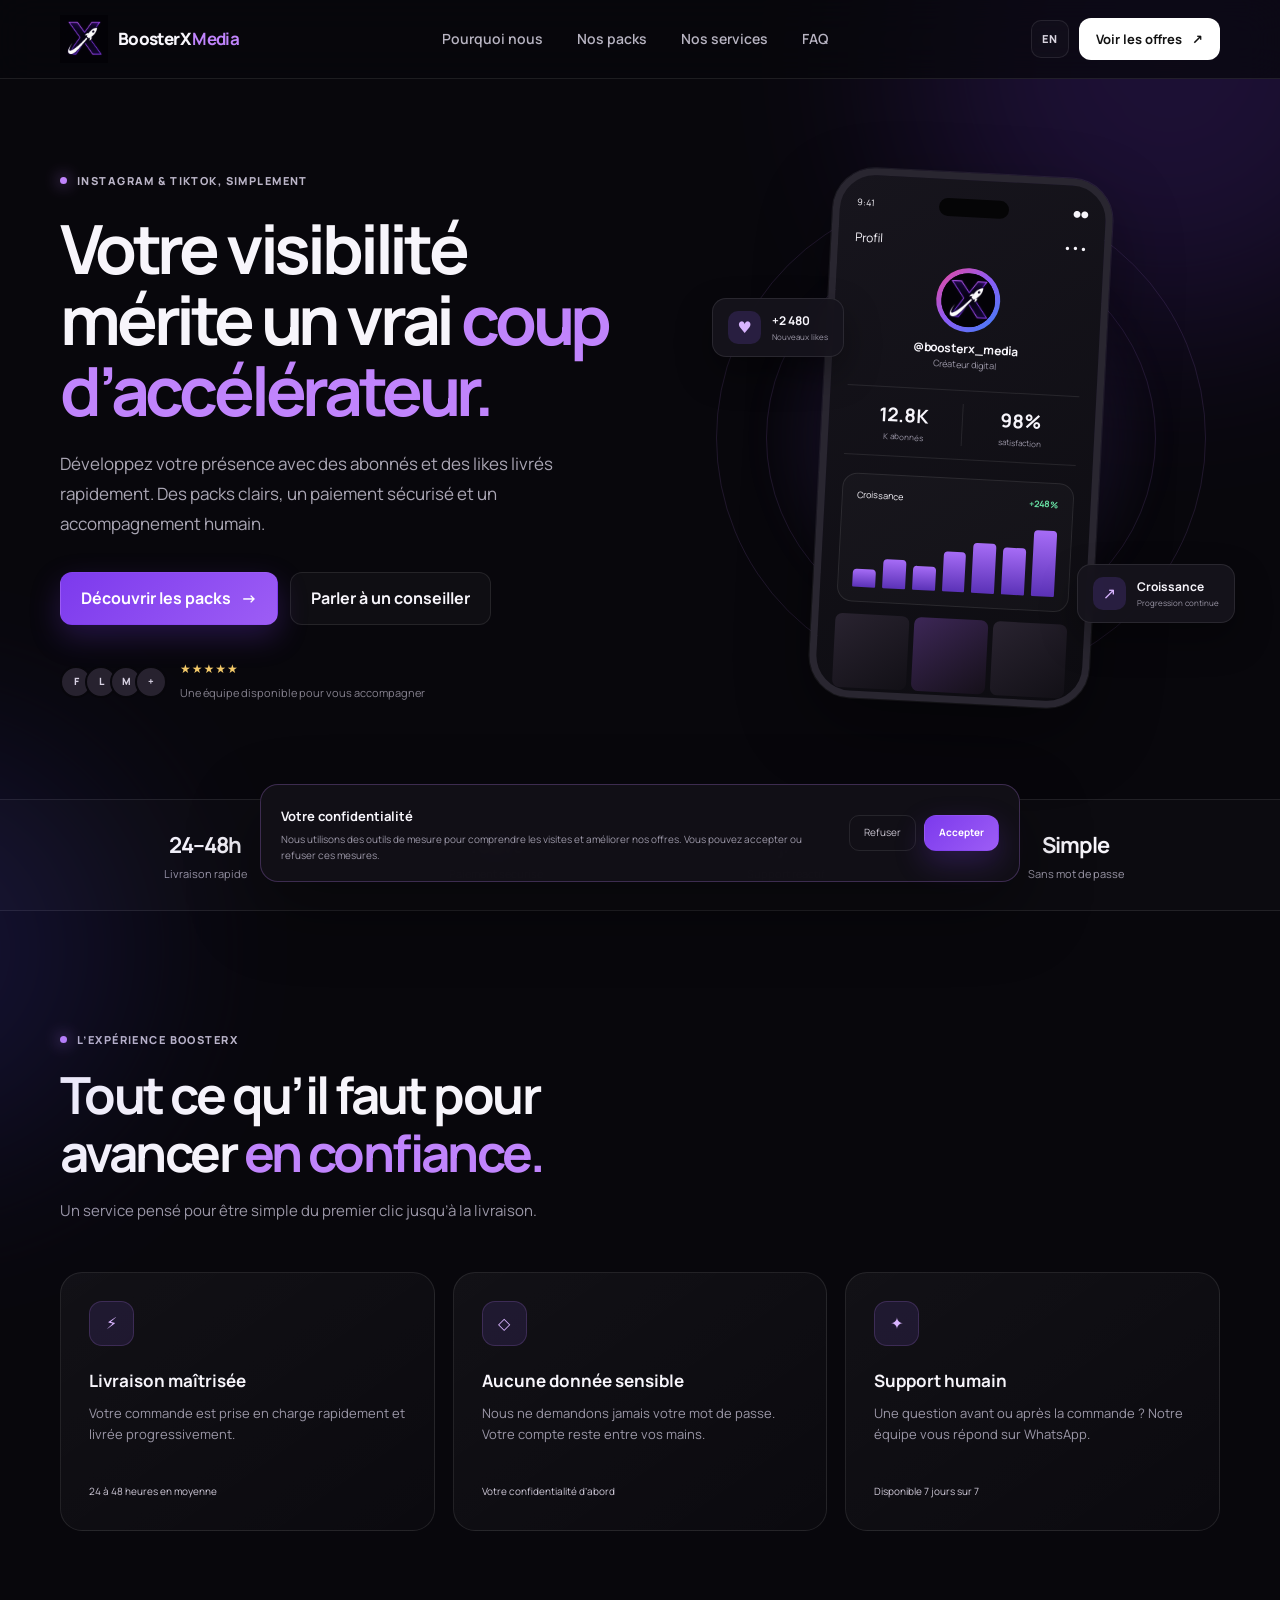
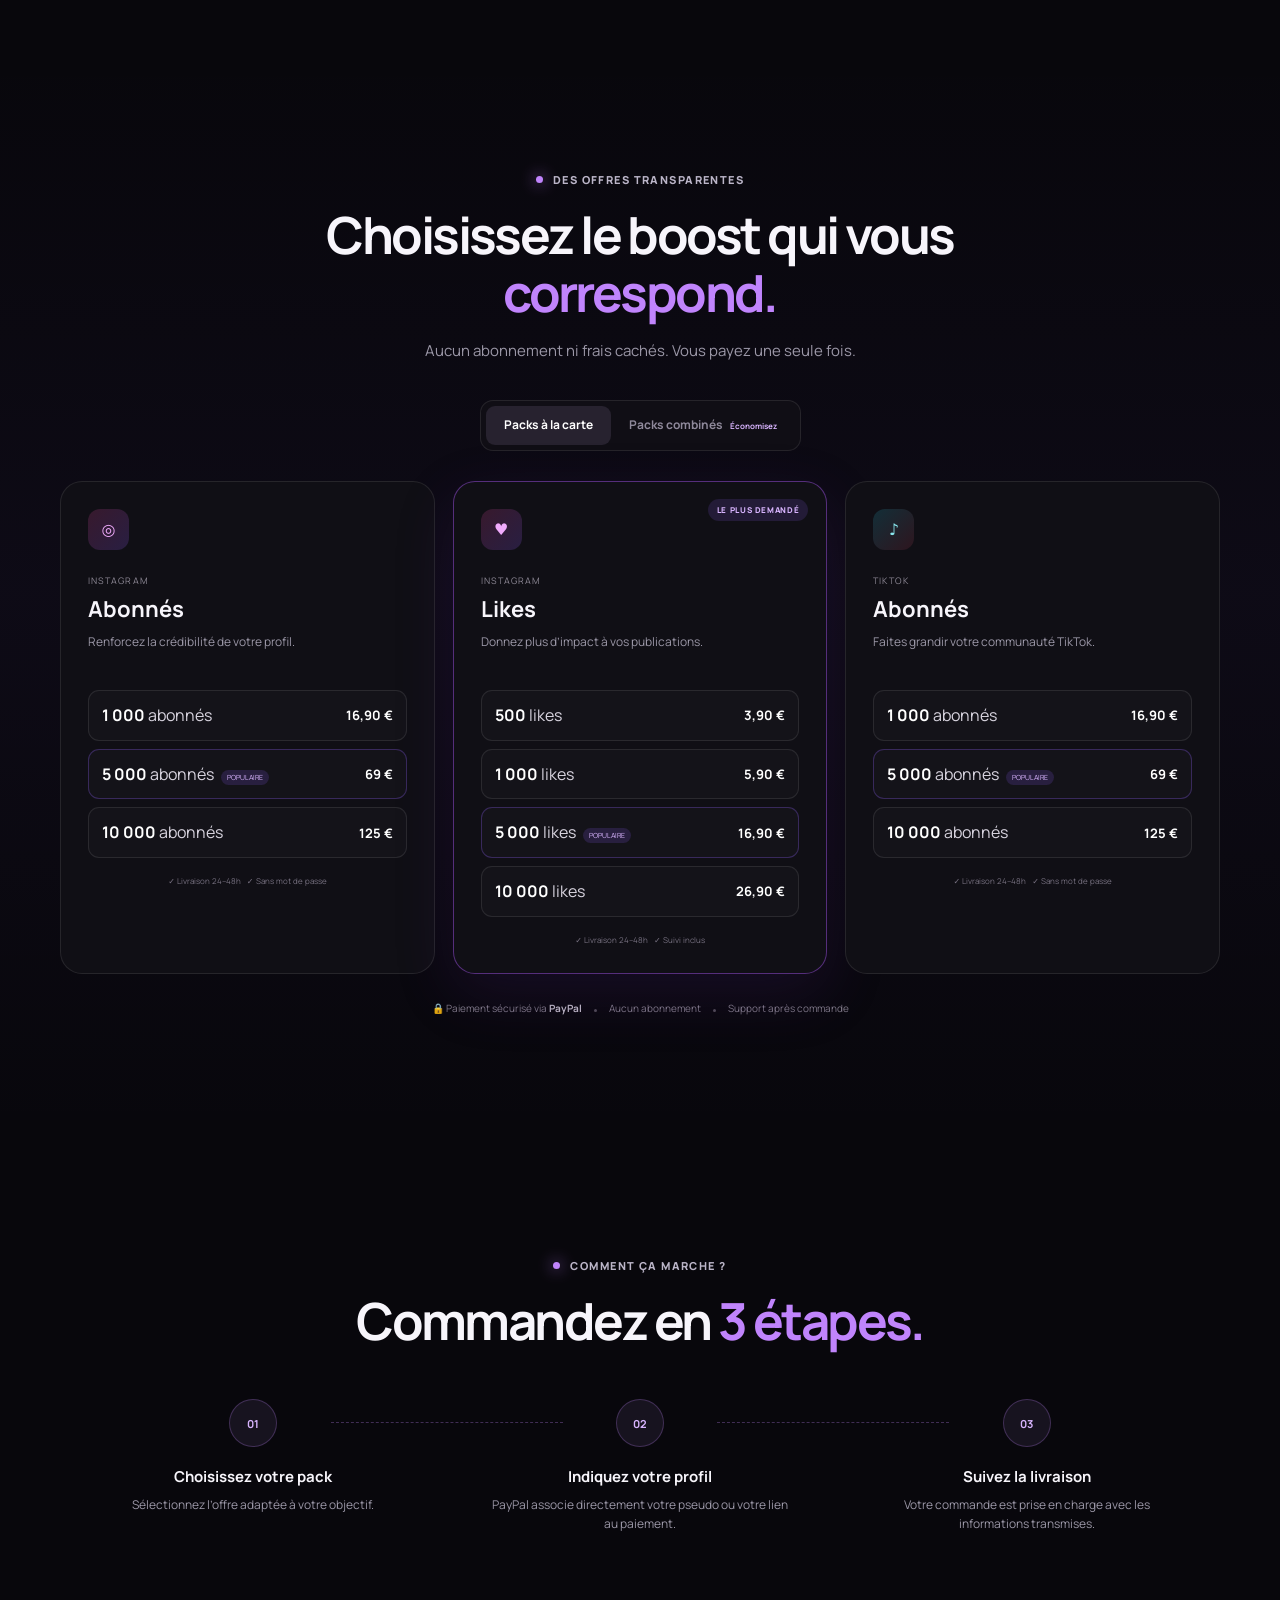
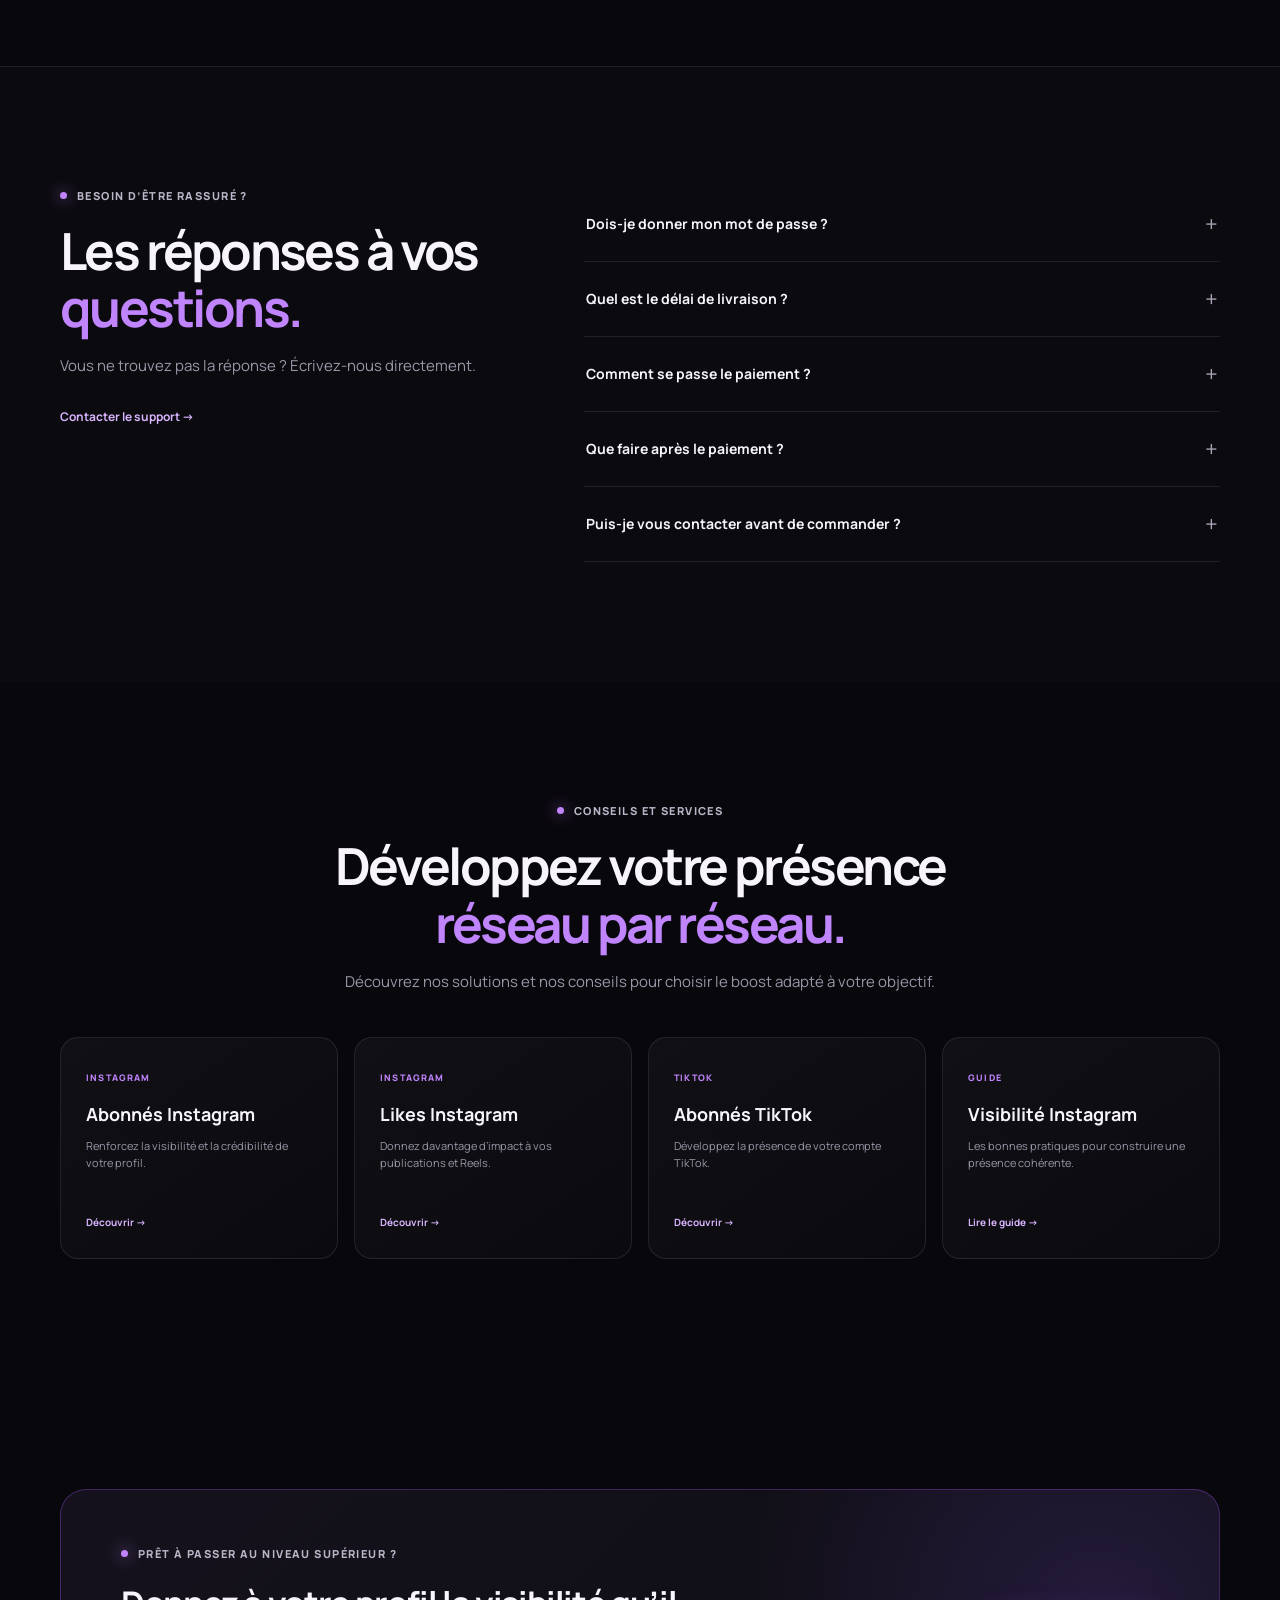
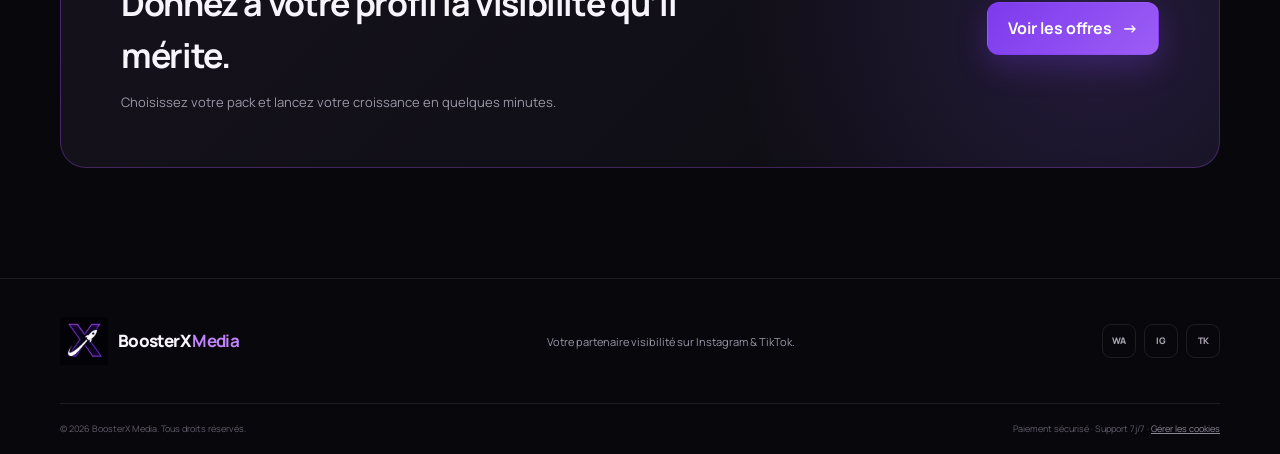
==== index.html @ 0e33934d "Refresh social sharing preview" ====
<!doctype html>
<html lang="fr">
<head>
  <meta charset="utf-8">
  <meta name="viewport" content="width=device-width, initial-scale=1">
  <title>Booster Instagram & TikTok — BoosterX Media</title>
  <meta name="description" content="Boostez votre visibilité sur Instagram et TikTok avec des packs d’abonnés et de likes, une livraison rapide, un paiement sécurisé et un support humain.">
  <meta name="robots" content="index,follow,max-image-preview:large">
  <link rel="canonical" href="https://www.boosterxmedia.com/">
  <link rel="alternate" hreflang="fr" href="https://www.boosterxmedia.com/">
  <link rel="alternate" hreflang="en" href="https://www.boosterxmedia.com/?lang=en">
  <link rel="alternate" hreflang="x-default" href="https://www.boosterxmedia.com/">
  <meta name="theme-color" content="#08070c">
  <link rel="icon" type="image/png" sizes="32x32" href="images/favicon-32.png">
  <link rel="apple-touch-icon" sizes="180x180" href="images/apple-touch-icon-180.png">
  <link rel="preconnect" href="https://fonts.googleapis.com">
  <link rel="preconnect" href="https://fonts.gstatic.com" crossorigin>
  <link href="https://fonts.googleapis.com/css2?family=Manrope:wght@400;500;600;700;800&display=swap" rel="stylesheet">
  <link rel="stylesheet" href="styles.css"><link rel="stylesheet" href="order.css">
  <meta property="og:title" content="BoosterX Media — Accélérez votre visibilité">
  <meta property="og:description" content="Instagram & TikTok : des packs clairs, une livraison rapide et un accompagnement humain.">
  <meta property="og:image" content="https://www.boosterxmedia.com/og/boosterx-share-v2.png">
  <meta property="og:image:type" content="image/png">
  <meta property="og:image:width" content="1200">
  <meta property="og:image:height" content="630">
  <meta property="og:image:alt" content="BoosterX Media — Votre visibilité, notre accélérateur">
  <meta property="og:url" content="https://www.boosterxmedia.com/">
  <meta property="og:type" content="website">
  <meta name="twitter:card" content="summary_large_image">
  <meta name="twitter:image" content="https://www.boosterxmedia.com/og/boosterx-share-v2.png">
  <script type="application/ld+json">
  {"@context":"https://schema.org","@type":"Organization","name":"BoosterX Media","url":"https://www.boosterxmedia.com/","logo":"https://www.boosterxmedia.com/images/logo-boosterx-v2.png","sameAs":["https://www.instagram.com/boosterx_media","https://www.tiktok.com/@boosterxmedia"],"contactPoint":{"@type":"ContactPoint","contactType":"customer support","availableLanguage":"French","url":"https://wa.me/33770111399"}}
  </script>
  <script type="application/ld+json">
  {"@context":"https://schema.org","@type":"WebSite","name":"BoosterX Media","url":"https://www.boosterxmedia.com/","inLanguage":"fr-FR"}
  </script>
  <script>
    window.dataLayer=window.dataLayer||[];function gtag(){dataLayer.push(arguments)}
    gtag('consent','default',{analytics_storage:'denied',ad_storage:'denied',ad_user_data:'denied',ad_personalization:'denied',wait_for_update:500});
    gtag('js',new Date());gtag('config','G-YE1X6FCZ5F');
  </script>
  <script async src="https://www.googletagmanager.com/gtag/js?id=G-YE1X6FCZ5F"></script>
  <script>
    !function(w,d,t){w.TiktokAnalyticsObject=t;var q=w[t]=w[t]||[];q.methods=['page','track','identify','instances','debug','on','off','once','ready','alias','group','enableCookie','disableCookie','holdConsent','revokeConsent','grantConsent'];q.setAndDefer=function(t,e){t[e]=function(){t.push([e].concat([].slice.call(arguments)))}};for(var i=0;i<q.methods.length;i++)q.setAndDefer(q,q.methods[i]);q.load=function(e,n){var r='https://analytics.tiktok.com/i18n/pixel/events.js',s=d.createElement('script'),a=d.getElementsByTagName('script')[0];q._i=q._i||{};q._i[e]=[];q._i[e]._u=r;q._t=q._t||{};q._t[e]=+new Date;q._o=q._o||{};q._o[e]=n||{};s.async=true;s.src=r+'?sdkid='+e+'&lib='+t;a.parentNode.insertBefore(s,a)}}(window,document,'ttq');ttq.holdConsent();ttq.load('D2NH2U3C77U5B8SR4A30');ttq.page();
  </script>
</head>
<body>
  <a class="skip-link" href="#main">Aller au contenu</a>
  <div class="ambient ambient-one" aria-hidden="true"></div>
  <div class="ambient ambient-two" aria-hidden="true"></div>

  <header class="site-header" id="top">
    <div class="container nav-wrap">
      <a class="brand" id="brand-link" href="#top" aria-label="BoosterX Media, accueil">
        <img src="images/logo-boosterx-v2.png" alt="" width="48" height="48">
        <span>BoosterX <strong>Media</strong></span>
      </a>
      <nav class="desktop-nav" aria-label="Navigation principale">
        <a href="#avantages">Pourquoi nous</a><a href="#packs">Nos packs</a><a href="#services">Nos services</a><a href="#faq">FAQ</a>
      </nav>
      <div class="nav-actions"><a class="language-switch" id="languageSwitch" href="?lang=en" aria-label="View the site in English">EN</a><a class="button button-small" href="#packs">Voir les offres <span aria-hidden="true">↗</span></a></div>
    </div>
  </header>

  <main id="main">
    <section class="hero container">
      <div class="hero-copy reveal">
        <div class="eyebrow"><span></span> Instagram & TikTok, simplement</div>
        <h1>Votre visibilité mérite un vrai <em>coup d’accélérateur.</em></h1>
        <p>Développez votre présence avec des abonnés et des likes livrés rapidement. Des packs clairs, un paiement sécurisé et un accompagnement humain.</p>
        <div class="hero-actions">
          <a class="button button-primary" href="#packs">Découvrir les packs <span aria-hidden="true">→</span></a>
          <a class="button button-ghost" data-track="whatsapp_hero" href="https://wa.me/33770111399" target="_blank" rel="noopener">Parler à un conseiller</a>
        </div>
        <div class="hero-proof">
          <div class="avatars" aria-hidden="true"><span>F</span><span>L</span><span>M</span><span>+</span></div>
          <div><div class="stars" aria-label="5 étoiles sur 5">★★★★★</div><small>Une équipe disponible pour vous accompagner</small></div>
        </div>
      </div>

      <div class="hero-visual reveal" aria-label="Aperçu d’une croissance sur les réseaux sociaux">
        <div class="orbit orbit-one"></div><div class="orbit orbit-two"></div>
        <div class="phone">
          <div class="phone-top"><span>9:41</span><i></i><span>●●</span></div>
          <div class="social-head"><span>Profil</span><b>•••</b></div>
          <div class="profile">
            <div class="profile-logo"><img src="images/logo-boosterx-v2.png" alt="Logo BoosterX Media"></div>
            <strong>@boosterx_media</strong><span>Créateur digital</span>
          </div>
          <div class="metrics"><div><b data-count="12.8">0</b><span>K abonnés</span></div><div><b>98%</b><span>satisfaction</span></div></div>
          <div class="chart"><div class="chart-head"><span>Croissance</span><strong>+248%</strong></div><div class="bars" aria-hidden="true"><i></i><i></i><i></i><i></i><i></i><i></i><i></i></div></div>
          <div class="mini-posts" aria-hidden="true"><span></span><span></span><span></span></div>
        </div>
        <div class="float-card float-like"><span>♥</span><div><b>+2 480</b><small>Nouveaux likes</small></div></div>
        <div class="float-card float-growth"><span>↗</span><div><b>Croissance</b><small>Progression continue</small></div></div>
      </div>
    </section>

    <section class="trust-strip" aria-label="Nos engagements">
      <div class="container trust-grid">
        <div><b>24–48h</b><span>Livraison rapide</span></div><div><b>100%</b><span>Paiement sécurisé</span></div><div><b>7j/7</b><span>Support réactif</span></div><div><b>Simple</b><span>Sans mot de passe</span></div>
      </div>
    </section>

    <section class="section container" id="avantages">
      <div class="section-heading reveal"><div class="eyebrow"><span></span> L’expérience BoosterX</div><h2>Tout ce qu’il faut pour avancer <em>en confiance.</em></h2><p>Un service pensé pour être simple du premier clic jusqu’à la livraison.</p></div>
      <div class="benefits-grid">
        <article class="benefit-card reveal"><div class="icon-box">⚡</div><h3>Livraison maîtrisée</h3><p>Votre commande est prise en charge rapidement et livrée progressivement.</p><span>24 à 48 heures en moyenne</span></article>
        <article class="benefit-card reveal"><div class="icon-box">◇</div><h3>Aucune donnée sensible</h3><p>Nous ne demandons jamais votre mot de passe. Votre compte reste entre vos mains.</p><span>Votre confidentialité d’abord</span></article>
        <article class="benefit-card reveal"><div class="icon-box">✦</div><h3>Support humain</h3><p>Une question avant ou après la commande ? Notre équipe vous répond sur WhatsApp.</p><span>Disponible 7 jours sur 7</span></article>
      </div>
    </section>

    <section class="section packs-section" id="packs">
      <div class="container">
        <div class="section-heading centered reveal"><div class="eyebrow"><span></span> Des offres transparentes</div><h2>Choisissez le boost qui vous <em>correspond.</em></h2><p>Aucun abonnement ni frais cachés. Vous payez une seule fois.</p></div>
        <div class="tabs" role="tablist" aria-label="Types de packs"><button class="tab active" data-target="single-packs" role="tab" aria-selected="true">Packs à la carte</button><button class="tab" data-target="combo-packs" role="tab" aria-selected="false">Packs combinés <span>Économisez</span></button></div>

        <div class="pack-panel active" id="single-packs">
          <article class="price-card reveal"><div class="platform-icon instagram">◎</div><div class="card-title"><span>Instagram</span><h3>Abonnés</h3></div><p>Renforcez la crédibilité de votre profil.</p><div class="choice-list">
            <button class="order-btn" data-pack="Instagram Followers 1K" data-platform="Instagram" data-type="followers" data-amount="16.90"><span><b>1 000</b> abonnés</span><strong>16,90 €</strong></button>
            <button class="order-btn popular-choice" data-pack="Instagram Followers 5K" data-platform="Instagram" data-type="followers" data-amount="69"><span><b>5 000</b> abonnés <small>Populaire</small></span><strong>69 €</strong></button>
            <button class="order-btn" data-pack="Instagram Followers 10K" data-platform="Instagram" data-type="followers" data-amount="125"><span><b>10 000</b> abonnés</span><strong>125 €</strong></button>
          </div><div class="card-note">✓ Livraison 24–48h &nbsp; ✓ Sans mot de passe</div></article>

          <article class="price-card featured reveal"><div class="top-badge">Le plus demandé</div><div class="platform-icon instagram">♥</div><div class="card-title"><span>Instagram</span><h3>Likes</h3></div><p>Donnez plus d’impact à vos publications.</p><div class="choice-list">
            <button class="order-btn" data-pack="Instagram Likes 500" data-platform="Instagram" data-type="likes" data-amount="3.90"><span><b>500</b> likes</span><strong>3,90 €</strong></button>
            <button class="order-btn" data-pack="Instagram Likes 1K" data-platform="Instagram" data-type="likes" data-amount="5.90"><span><b>1 000</b> likes</span><strong>5,90 €</strong></button>
            <button class="order-btn popular-choice" data-pack="Instagram Likes 5K" data-platform="Instagram" data-type="likes" data-amount="16.90"><span><b>5 000</b> likes <small>Populaire</small></span><strong>16,90 €</strong></button>
            <button class="order-btn" data-pack="Instagram Likes 10K" data-platform="Instagram" data-type="likes" data-amount="26.90"><span><b>10 000</b> likes</span><strong>26,90 €</strong></button>
          </div><div class="card-note">✓ Livraison 24–48h &nbsp; ✓ Suivi inclus</div></article>

          <article class="price-card reveal"><div class="platform-icon tiktok">♪</div><div class="card-title"><span>TikTok</span><h3>Abonnés</h3></div><p>Faites grandir votre communauté TikTok.</p><div class="choice-list">
            <button class="order-btn" data-pack="TikTok Followers 1K" data-platform="TikTok" data-type="followers" data-amount="16.90"><span><b>1 000</b> abonnés</span><strong>16,90 €</strong></button>
            <button class="order-btn popular-choice" data-pack="TikTok Followers 5K" data-platform="TikTok" data-type="followers" data-amount="69"><span><b>5 000</b> abonnés <small>Populaire</small></span><strong>69 €</strong></button>
            <button class="order-btn" data-pack="TikTok Followers 10K" data-platform="TikTok" data-type="followers" data-amount="125"><span><b>10 000</b> abonnés</span><strong>125 €</strong></button>
          </div><div class="card-note">✓ Livraison 24–48h &nbsp; ✓ Sans mot de passe</div></article>
        </div>

        <div class="pack-panel combo-grid" id="combo-packs">
          <article class="combo-card"><span>Starter</span><h3>1 000 <small>abonnés</small></h3><div class="plus">+</div><h3>1 000 <small>likes</small></h3><div class="combo-price">19,90 €</div><button class="order-btn button button-primary" data-pack="Pack Starter (1K abonnés + 1K likes)" data-platform="Instagram" data-type="combo" data-amount="19.90">Choisir Starter</button></article>
          <article class="combo-card combo-featured"><div class="top-badge">Meilleur choix</div><span>Boost</span><h3>5 000 <small>abonnés</small></h3><div class="plus">+</div><h3>5 000 <small>likes</small></h3><div class="combo-price">79 €</div><button class="order-btn button button-primary" data-pack="Pack Boost (5K abonnés + 5K likes)" data-platform="Instagram" data-type="combo" data-amount="79">Choisir Boost</button></article>
          <article class="combo-card"><span>Premium</span><h3>10 000 <small>abonnés</small></h3><div class="plus">+</div><h3>10 000 <small>likes</small></h3><div class="combo-price">139 €</div><button class="order-btn button button-primary" data-pack="Pack Premium (10K abonnés + 10K likes)" data-platform="Instagram" data-type="combo" data-amount="139">Choisir Premium</button></article>
        </div>
        <div class="payment-line"><span>🔒</span> Paiement sécurisé via <b>PayPal</b> <i></i> Aucun abonnement <i></i> Support après commande</div>
      </div>
    </section>

    <section class="process-section section container">
      <div class="section-heading reveal"><div class="eyebrow"><span></span> Comment ça marche ?</div><h2>Commandez en <em>3 étapes.</em></h2></div>
      <div class="steps"><article class="reveal"><b>01</b><h3>Choisissez votre pack</h3><p>Sélectionnez l’offre adaptée à votre objectif.</p></article><article class="reveal"><b>02</b><h3>Indiquez votre profil</h3><p>PayPal associe directement votre pseudo ou votre lien au paiement.</p></article><article class="reveal"><b>03</b><h3>Suivez la livraison</h3><p>Votre commande est prise en charge avec les informations transmises.</p></article></div>
    </section>

    <section class="section faq-section" id="faq"><div class="container faq-layout"><div class="section-heading reveal"><div class="eyebrow"><span></span> Besoin d’être rassuré ?</div><h2>Les réponses à vos <em>questions.</em></h2><p>Vous ne trouvez pas la réponse ? Écrivez-nous directement.</p><a class="text-link" data-track="whatsapp_faq" href="https://wa.me/33770111399" target="_blank" rel="noopener">Contacter le support →</a></div><div class="faq-list">
      <details class="reveal"><summary>Dois-je donner mon mot de passe ? <span>+</span></summary><p>Non, jamais. Nous avons uniquement besoin de votre pseudo public et, pour les likes, du lien de la publication concernée.</p></details>
      <details class="reveal"><summary>Quel est le délai de livraison ? <span>+</span></summary><p>La plupart des commandes sont traitées sous 24 à 48 heures. Le délai peut varier légèrement selon la taille du pack.</p></details>
      <details class="reveal"><summary>Comment se passe le paiement ? <span>+</span></summary><p>Vous êtes redirigé vers PayPal pour effectuer un paiement sécurisé. Aucun abonnement n’est créé.</p></details>
      <details class="reveal"><summary>Que faire après le paiement ? <span>+</span></summary><p>Rien de plus : votre profil ou votre lien de publication est enregistré avec le paiement. Notre équipe peut prendre en charge la commande directement.</p></details>
      <details class="reveal"><summary>Puis-je vous contacter avant de commander ? <span>+</span></summary><p>Bien sûr. Notre équipe est disponible sur WhatsApp pour vous aider à choisir le pack le plus adapté.</p></details>
    </div></div></section>

    <section class="section container" id="services">
      <div class="section-heading centered reveal"><div class="eyebrow"><span></span> Conseils et services</div><h2>Développez votre présence <em>réseau par réseau.</em></h2><p>Découvrez nos solutions et nos conseils pour choisir le boost adapté à votre objectif.</p></div>
      <div class="seo-links-grid">
        <a class="seo-link-card reveal" href="instagram-abonnes.html"><span>Instagram</span><h3>Abonnés Instagram</h3><p>Renforcez la visibilité et la crédibilité de votre profil.</p><strong>Découvrir →</strong></a>
        <a class="seo-link-card reveal" href="instagram-likes.html"><span>Instagram</span><h3>Likes Instagram</h3><p>Donnez davantage d’impact à vos publications et Reels.</p><strong>Découvrir →</strong></a>
        <a class="seo-link-card reveal" href="tiktok-abonnes.html"><span>TikTok</span><h3>Abonnés TikTok</h3><p>Développez la présence de votre compte TikTok.</p><strong>Découvrir →</strong></a>
        <a class="seo-link-card reveal" href="guide-visibilite-instagram.html"><span>Guide</span><h3>Visibilité Instagram</h3><p>Les bonnes pratiques pour construire une présence cohérente.</p><strong>Lire le guide →</strong></a>
      </div>
    </section>

    <section class="cta-section container reveal"><div><div class="eyebrow"><span></span> Prêt à passer au niveau supérieur ?</div><h2>Donnez à votre profil la visibilité qu’il mérite.</h2><p>Choisissez votre pack et lancez votre croissance en quelques minutes.</p></div><a class="button button-primary" href="#packs">Voir les offres <span>→</span></a></section>
  </main>

  <footer class="footer"><div class="container footer-top"><a class="brand" href="#top"><img src="images/logo-boosterx-v2.png" alt="" width="44" height="44"><span>BoosterX <strong>Media</strong></span></a><p>Votre partenaire visibilité sur Instagram & TikTok.</p><div class="social-links"><a id="wa-link" href="https://wa.me/33770111399" target="_blank" rel="noopener" aria-label="WhatsApp">WA</a><a id="ig-link" href="https://www.instagram.com/boosterx_media" target="_blank" rel="noopener" aria-label="Instagram">IG</a><a id="tt-link" href="https://www.tiktok.com/@boosterxmedia" target="_blank" rel="noopener" aria-label="TikTok">TK</a></div></div><div class="container footer-bottom"><span>© 2026 BoosterX Media. Tous droits réservés.</span><span>Paiement sécurisé · Support 7j/7 · <button type="button" id="cookieSettings">Gérer les cookies</button></span></div></footer>

  <div class="modal" id="modal" aria-hidden="true"><div class="modal-backdrop" data-close-modal></div><div class="modal-card" role="dialog" aria-modal="true" aria-labelledby="modalTitle"><button class="modal-close" type="button" data-close-modal aria-label="Fermer">×</button><div class="modal-icon">↗</div><span class="modal-kicker">Finaliser la commande</span><h2 id="modalTitle">Confirmez votre pack</h2><p id="selectedPack">Votre pack</p><form id="orderForm"><input type="hidden" id="pack"><input type="hidden" id="platform"><input type="hidden" id="type"><input type="hidden" id="amount"><div class="order-fields"><label id="handleField">Pseudo du profil<input id="handle" name="handle" autocomplete="off" placeholder="@votreprofil"></label><label id="postField">Lien de la publication<input id="postLink" name="postLink" type="url" inputmode="url" placeholder="https://instagram.com/p/..."></label><label>Adresse e-mail<input id="customerEmail" name="customerEmail" type="email" autocomplete="email" placeholder="vous@exemple.com" required></label></div><div class="secure-note" id="paypalInfo">Ces informations seront associées automatiquement au paiement.</div><div class="secure-note">🔒 Aucun mot de passe ne vous sera demandé.</div><button type="submit" class="button button-primary submit-button"><span>Continuer vers PayPal</span><strong id="modalPrice"></strong></button><small class="modal-foot">Vous serez redirigé vers PayPal pour valider le paiement sécurisé.</small></form></div></div>
  <div class="toast" id="toast" role="status"><span>✓</span><div><b>Pack confirmé</b><small>Redirection vers le paiement sécurisé…</small></div></div>
  <aside class="cookie-banner" id="cookieBanner" aria-label="Préférences de confidentialité" hidden>
    <div><b>Votre confidentialité</b><p>Nous utilisons des outils de mesure pour comprendre les visites et améliorer nos offres. Vous pouvez accepter ou refuser ces mesures.</p></div>
    <div class="cookie-actions"><button type="button" class="cookie-reject" id="cookieReject">Refuser</button><button type="button" class="button button-primary" id="cookieAccept">Accepter</button></div>
  </aside>
  <script src="language.js"></script>
  <script src="tracking.js"></script>
  <script src="script.js"></script>
</body>
</html>
---- styles.css ----
:root{--bg:#08070c;--surface:#111017;--surface2:#17151e;--line:rgba(255,255,255,.09);--text:#f7f5fb;--muted:#9b97a7;--purple:#8b5cf6;--purple2:#c084fc;--green:#68e1a4;--radius:22px;--shadow:0 28px 70px rgba(0,0,0,.38)}*{box-sizing:border-box}html{scroll-behavior:smooth}body{margin:0;background:var(--bg);color:var(--text);font-family:Manrope,system-ui,sans-serif;line-height:1.55;overflow-x:hidden}button,input{font:inherit}button,a{-webkit-tap-highlight-color:transparent}a{color:inherit;text-decoration:none}.container{width:min(1160px,calc(100% - 40px));margin-inline:auto}.skip-link{position:fixed;left:16px;top:-80px;background:#fff;color:#000;padding:10px 16px;z-index:1000;border-radius:8px}.skip-link:focus{top:16px}.ambient{position:absolute;border-radius:999px;pointer-events:none;filter:blur(100px);opacity:.18}.ambient-one{width:520px;height:520px;background:#7c3aed;top:-200px;right:-150px}.ambient-two{width:400px;height:400px;background:#4f46e5;top:750px;left:-280px}.site-header{position:relative;z-index:20;border-bottom:1px solid var(--line);background:rgba(8,7,12,.72);backdrop-filter:blur(18px)}.nav-wrap{height:78px;display:flex;align-items:center;justify-content:space-between}.brand{display:flex;align-items:center;gap:10px;font-weight:800;letter-spacing:-.04em}.brand img{width:48px;height:48px;object-fit:contain}.brand span{font-size:17px}.brand strong{color:var(--purple2)}.desktop-nav{display:flex;gap:34px;color:#b8b4c2;font-size:14px;font-weight:600}.desktop-nav a{transition:.2s}.desktop-nav a:hover{color:#fff}.button{border:1px solid transparent;display:inline-flex;align-items:center;justify-content:center;gap:10px;border-radius:12px;padding:13px 20px;font-weight:700;cursor:pointer;transition:transform .2s,box-shadow .2s,border-color .2s}.button:hover{transform:translateY(-2px)}.button-small{padding:10px 16px;font-size:13px;background:#fff;color:#111}.button-primary{background:linear-gradient(135deg,#7c3aed,#9d5df5);box-shadow:0 12px 30px rgba(124,58,237,.25);color:#fff}.button-primary:hover{box-shadow:0 16px 40px rgba(124,58,237,.38)}.button-ghost{border-color:var(--line);background:rgba(255,255,255,.03)}.hero{min-height:720px;display:grid;grid-template-columns:1.05fr .95fr;gap:70px;align-items:center;padding-top:78px;padding-bottom:80px;position:relative}.eyebrow{display:flex;align-items:center;gap:10px;text-transform:uppercase;letter-spacing:.13em;color:#bbb5c8;font-size:11px;font-weight:800}.eyebrow span{width:7px;height:7px;border-radius:50%;background:var(--purple2);box-shadow:0 0 16px var(--purple2)}h1,h2,h3,p{margin-top:0}.hero h1{font-size:clamp(47px,5.3vw,76px);line-height:1.04;letter-spacing:-.062em;margin:24px 0}.hero h1 em,.section-heading h2 em{font-style:normal;color:var(--purple2)}.hero-copy>p{font-size:17px;color:#aaa6b4;max-width:610px;line-height:1.75}.hero-actions{display:flex;gap:12px;margin-top:34px}.hero-proof{display:flex;align-items:center;gap:13px;margin-top:35px}.avatars{display:flex}.avatars span{display:grid;place-items:center;width:32px;height:32px;border-radius:50%;background:#27222f;border:2px solid var(--bg);margin-left:-7px;color:#d8d2e3;font-size:10px;font-weight:800}.avatars span:first-child{margin-left:0}.stars{color:#f3c969;font-size:12px;letter-spacing:1px}.hero-proof small{color:#85818e;font-size:11px}.hero-visual{height:560px;position:relative;display:grid;place-items:center}.hero-visual:before{content:"";position:absolute;width:410px;height:410px;border-radius:50%;background:radial-gradient(circle,rgba(139,92,246,.32),transparent 67%);filter:blur(18px)}.orbit{position:absolute;border:1px solid rgba(192,132,252,.13);border-radius:50%}.orbit-one{width:490px;height:490px}.orbit-two{width:390px;height:390px}.phone{width:280px;height:530px;padding:19px 17px;border:7px solid #292630;border-radius:42px;background:linear-gradient(150deg,#17151d,#0d0c11);box-shadow:var(--shadow),0 0 0 1px rgba(255,255,255,.08);position:relative;z-index:2;transform:rotate(3deg)}.phone-top,.social-head{display:flex;justify-content:space-between;align-items:center;font-size:9px}.phone-top i{width:70px;height:18px;background:#050506;border-radius:20px}.social-head{font-size:12px;margin-top:17px}.profile{text-align:center;display:flex;flex-direction:column;align-items:center;margin-top:15px}.profile-logo{width:64px;height:64px;border-radius:50%;padding:5px;background:linear-gradient(135deg,#ec4899,#8b5cf6,#3b82f6)}.profile-logo img{width:100%;height:100%;object-fit:contain;background:#0d0c12;border-radius:50%}.profile strong{font-size:12px;margin-top:8px}.profile span{font-size:9px;color:var(--muted)}.metrics{display:grid;grid-template-columns:1fr 1fr;margin:18px 0;padding:13px 0;border-block:1px solid var(--line)}.metrics div{display:flex;flex-direction:column;align-items:center}.metrics div+div{border-left:1px solid var(--line)}.metrics b{font-size:19px}.metrics span{font-size:8px;color:var(--muted)}.chart{padding:14px;border:1px solid var(--line);border-radius:15px;background:rgba(255,255,255,.025)}.chart-head{display:flex;justify-content:space-between;font-size:9px}.chart-head strong{color:var(--green)}.bars{height:75px;display:flex;align-items:end;gap:7px;margin-top:10px}.bars i{flex:1;border-radius:4px 4px 1px 1px;background:linear-gradient(#a66cf6,#5b32b7);height:24%}.bars i:nth-child(2){height:38%}.bars i:nth-child(3){height:32%}.bars i:nth-child(4){height:53%}.bars i:nth-child(5){height:67%}.bars i:nth-child(6){height:62%}.bars i:nth-child(7){height:88%}.mini-posts{display:grid;grid-template-columns:repeat(3,1fr);gap:5px;margin-top:12px}.mini-posts span{aspect-ratio:1;border-radius:7px;background:linear-gradient(145deg,#292330,#121016)}.mini-posts span:nth-child(2){background:linear-gradient(145deg,#3d2757,#151019)}.float-card{position:absolute;z-index:3;display:flex;gap:11px;align-items:center;padding:12px 15px;background:rgba(22,20,29,.92);border:1px solid var(--line);border-radius:14px;box-shadow:0 16px 35px rgba(0,0,0,.35);backdrop-filter:blur(12px);animation:float 4s ease-in-out infinite}.float-card>span{width:33px;height:33px;display:grid;place-items:center;border-radius:10px;background:rgba(139,92,246,.17);color:#d8b4fe}.float-card div{display:flex;flex-direction:column}.float-card b{font-size:12px}.float-card small{font-size:8px;color:var(--muted)}.float-like{left:10px;top:140px}.float-growth{right:-15px;bottom:95px;animation-delay:-2s}@keyframes float{50%{transform:translateY(-9px)}}.trust-strip{border-block:1px solid var(--line);background:rgba(255,255,255,.017)}.trust-grid{display:grid;grid-template-columns:repeat(4,1fr);padding-block:28px}.trust-grid div{display:flex;flex-direction:column;align-items:center}.trust-grid div+div{border-left:1px solid var(--line)}.trust-grid b{font-size:22px;letter-spacing:-.04em}.trust-grid span{font-size:11px;color:var(--muted);margin-top:3px}.section{padding-top:120px;padding-bottom:120px}.section-heading{max-width:640px}.section-heading.centered{text-align:center;margin-inline:auto}.section-heading.centered .eyebrow{justify-content:center}.section-heading h2{font-size:clamp(34px,4vw,54px);line-height:1.12;letter-spacing:-.05em;margin:18px 0}.section-heading>p{color:var(--muted);font-size:15px}.benefits-grid{display:grid;grid-template-columns:repeat(3,1fr);gap:18px;margin-top:50px}.benefit-card{padding:28px;border:1px solid var(--line);background:linear-gradient(145deg,rgba(255,255,255,.045),rgba(255,255,255,.015));border-radius:var(--radius);transition:.3s}.benefit-card:hover{transform:translateY(-5px);border-color:rgba(192,132,252,.28)}.icon-box{width:45px;height:45px;display:grid;place-items:center;background:rgba(139,92,246,.12);border:1px solid rgba(192,132,252,.18);border-radius:13px;color:#d8b4fe}.benefit-card h3{font-size:17px;margin:22px 0 9px}.benefit-card p{color:var(--muted);font-size:13px;min-height:61px}.benefit-card>span{font-size:10px;color:#cfc9d8}.packs-section{background:linear-gradient(180deg,transparent,rgba(139,92,246,.045),transparent)}.tabs{width:max-content;margin:38px auto 30px;padding:5px;border:1px solid var(--line);background:#100e15;border-radius:13px}.tab{border:0;background:transparent;color:#8f899b;padding:10px 18px;border-radius:9px;cursor:pointer;font-size:12px;font-weight:700}.tab span{font-size:8px;color:#d8b4fe;margin-left:5px}.tab.active{background:#27222f;color:#fff}.pack-panel{display:none}.pack-panel.active{display:grid}.pack-panel{grid-template-columns:repeat(3,1fr);gap:18px}.price-card,.combo-card{position:relative;padding:27px;border:1px solid var(--line);background:#100f15;border-radius:var(--radius)}.price-card.featured{border-color:rgba(168,85,247,.45);box-shadow:0 20px 60px rgba(84,34,135,.18)}.top-badge{position:absolute;right:18px;top:17px;padding:5px 9px;border-radius:99px;background:rgba(139,92,246,.15);color:#d8b4fe;font-size:8px;font-weight:800;text-transform:uppercase;letter-spacing:.08em}.platform-icon{width:41px;height:41px;display:grid;place-items:center;border-radius:12px;font-weight:800}.platform-icon.instagram{background:linear-gradient(135deg,rgba(236,72,153,.18),rgba(139,92,246,.2));color:#f0abfc}.platform-icon.tiktok{background:linear-gradient(135deg,rgba(34,211,238,.16),rgba(244,63,94,.13));color:#8ae8ef}.card-title{margin:16px 0 7px}.card-title span{font-size:9px;color:#8e8996;text-transform:uppercase;letter-spacing:.12em}.card-title h3{font-size:22px;margin:1px 0}.price-card>p{font-size:12px;color:var(--muted);min-height:38px}.choice-list{display:grid;gap:8px;margin-top:19px}.choice-list .order-btn{width:100%;border:1px solid var(--line);background:rgba(255,255,255,.02);color:#d8d4df;border-radius:11px;padding:12px 13px;display:flex;justify-content:space-between;align-items:center;cursor:pointer;transition:.2s;text-align:left}.choice-list .order-btn:hover{border-color:#8150ce;background:rgba(139,92,246,.08)}.choice-list b{color:#fff}.choice-list strong{color:#fff;font-size:13px}.choice-list small{font-size:7px;padding:3px 6px;color:#d8b4fe;background:rgba(139,92,246,.17);border-radius:99px;margin-left:4px;text-transform:uppercase}.popular-choice{border-color:rgba(139,92,246,.3)!important}.card-note{font-size:8px;color:#777180;text-align:center;margin-top:17px}.combo-grid{grid-template-columns:repeat(3,1fr);gap:18px}.combo-card{text-align:center;padding:38px 25px}.combo-card>span{text-transform:uppercase;letter-spacing:.15em;color:#b89bdd;font-size:10px;font-weight:800}.combo-card h3{font-size:30px;margin:18px 0}.combo-card h3 small{display:block;font-weight:500;font-size:10px;color:var(--muted)}.plus{color:#716b79}.combo-price{font-size:32px;font-weight:800;margin:25px 0}.combo-card .button{width:100%}.combo-featured{border-color:rgba(139,92,246,.5);transform:translateY(-7px)}.payment-line{text-align:center;margin-top:27px;color:#7f7988;font-size:10px}.payment-line span{color:var(--green)}.payment-line b{color:#bcb7c5}.payment-line i{display:inline-block;width:3px;height:3px;border-radius:50%;background:#504b56;margin:0 10px}.process-section .section-heading{text-align:center;margin:auto}.process-section .section-heading .eyebrow{justify-content:center}.steps{display:grid;grid-template-columns:repeat(3,1fr);margin-top:50px;counter-reset:x}.steps article{padding:0 45px;text-align:center;position:relative}.steps article+article:before{content:"";position:absolute;left:-30%;top:23px;width:60%;border-top:1px dashed rgba(192,132,252,.3)}.steps b{width:48px;height:48px;border-radius:50%;display:grid;place-items:center;margin:auto;background:#17131f;border:1px solid rgba(192,132,252,.25);color:#d8b4fe;font-size:11px}.steps h3{font-size:15px;margin:18px 0 8px}.steps p{color:var(--muted);font-size:12px}.faq-section{border-top:1px solid var(--line);background:rgba(255,255,255,.012)}.faq-layout{display:grid;grid-template-columns:.8fr 1.2fr;gap:100px}.text-link{display:inline-block;color:#d8b4fe;font-size:12px;font-weight:700;margin-top:15px}.faq-list details{border-bottom:1px solid var(--line);padding:20px 2px}.faq-list summary{list-style:none;cursor:pointer;font-weight:700;font-size:14px;display:flex;justify-content:space-between;align-items:center}.faq-list summary::-webkit-details-marker{display:none}.faq-list summary span{font-size:22px;color:#aaa3b4;font-weight:400;transition:.2s}.faq-list details[open] summary span{transform:rotate(45deg)}.faq-list p{color:var(--muted);font-size:12px;line-height:1.75;padding-right:40px;margin:13px 0 0}.cta-section{margin-top:110px;margin-bottom:110px;padding:55px 60px;border:1px solid rgba(168,85,247,.3);border-radius:26px;background:radial-gradient(circle at 90% 50%,rgba(139,92,246,.18),transparent 35%),linear-gradient(135deg,#15121d,#0d0c11);display:flex;justify-content:space-between;align-items:center}.cta-section h2{font-size:34px;letter-spacing:-.04em;max-width:650px;margin:15px 0 10px}.cta-section p{color:var(--muted);font-size:13px;margin:0}.footer{border-top:1px solid var(--line)}.footer-top{display:flex;align-items:center;justify-content:space-between;padding-block:38px}.footer-top>p{margin:0;color:var(--muted);font-size:11px}.social-links{display:flex;gap:8px}.social-links a{width:34px;height:34px;display:grid;place-items:center;border:1px solid var(--line);border-radius:9px;font-size:9px;font-weight:800;color:#aaa5b2}.footer-bottom{border-top:1px solid var(--line);padding-block:18px;display:flex;justify-content:space-between;color:#625d69;font-size:9px}.modal{position:fixed;inset:0;z-index:100;display:none;align-items:center;justify-content:center;padding:20px}.modal.open{display:flex}.modal-backdrop{position:absolute;inset:0;background:rgba(3,3,5,.78);backdrop-filter:blur(8px)}.modal-card{position:relative;width:min(480px,100%);max-height:calc(100vh - 30px);overflow:auto;padding:34px;background:#121017;border:1px solid rgba(255,255,255,.12);border-radius:24px;box-shadow:var(--shadow)}.modal-close{position:absolute;right:18px;top:15px;border:0;background:transparent;color:#aaa;font-size:26px;cursor:pointer}.modal-icon{width:42px;height:42px;display:grid;place-items:center;border-radius:12px;background:rgba(139,92,246,.15);color:#d8b4fe}.modal-kicker{display:block;font-size:9px;text-transform:uppercase;letter-spacing:.12em;color:#9f99a9;font-weight:800;margin-top:15px}.modal-card h2{font-size:27px;margin:4px 0}.modal-card>p{color:#c4a7e8;font-size:12px}.modal-card form{display:grid;gap:14px;margin-top:22px}.modal-card label{font-size:11px;font-weight:700;color:#c9c4d0}.modal-card label>span{color:#c084fc}.modal-card input{width:100%;margin-top:6px;padding:12px 13px;border:1px solid var(--line);border-radius:10px;background:#0b0a0e;color:#fff;outline:none;font-size:13px}.modal-card input:focus{border-color:#8b5cf6;box-shadow:0 0 0 3px rgba(139,92,246,.12)}.input-wrap{position:relative}.input-wrap i{position:absolute;left:13px;top:17px;color:#766f80;font-style:normal}.input-wrap input{padding-left:31px}.secure-note{padding:10px 12px;border-radius:9px;background:rgba(104,225,164,.06);color:#83c8a6;font-size:9px}.submit-button{width:100%;justify-content:space-between;margin-top:3px}.modal-foot{text-align:center;color:#716b78;font-size:8px}.toast{position:fixed;right:20px;bottom:20px;z-index:120;display:flex;gap:10px;align-items:center;padding:13px 16px;border:1px solid var(--line);background:#17141d;border-radius:13px;box-shadow:var(--shadow);transform:translateY(120px);opacity:0;transition:.3s}.toast.show{transform:none;opacity:1}.toast>span{color:var(--green)}.toast div{display:flex;flex-direction:column}.toast b{font-size:10px}.toast small{font-size:8px;color:var(--muted)}.reveal{opacity:0;transform:translateY(22px);transition:opacity .7s ease,transform .7s ease}.reveal.visible{opacity:1;transform:none}
@media(max-width:900px){.desktop-nav{display:none}.hero{grid-template-columns:1fr;padding-top:60px;text-align:center;gap:25px}.hero-copy>p{margin-inline:auto}.hero-actions,.hero-proof,.hero-copy .eyebrow{justify-content:center}.hero-visual{height:520px}.benefits-grid,.pack-panel,.combo-grid{grid-template-columns:1fr}.price-card{max-width:520px;width:100%;margin:auto}.combo-featured{transform:none}.faq-layout{grid-template-columns:1fr;gap:35px}.cta-section{padding:45px;gap:30px}.steps article{padding-inline:15px}}
@media(max-width:620px){.container{width:min(100% - 28px,1160px)}.nav-wrap{height:68px}.brand img{width:40px;height:40px}.brand span{font-size:14px}.button-small{font-size:0;padding:10px}.button-small span{font-size:14px}.hero{min-height:auto;padding-top:48px;padding-bottom:45px}.hero h1{font-size:42px}.hero-copy>p{font-size:14px}.hero-actions{flex-direction:column}.hero-actions .button{width:100%}.hero-proof{align-items:center;text-align:left}.hero-visual{height:470px;transform:scale(.9);margin-inline:-25px}.phone{width:250px;height:480px}.float-like{left:-5px}.float-growth{right:-5px}.trust-grid{grid-template-columns:1fr 1fr;gap:24px 0}.trust-grid div:nth-child(3){border-left:0}.trust-grid b{font-size:19px}.section{padding-block:85px}.benefits-grid{margin-top:35px}.tabs{width:100%;display:grid;grid-template-columns:1fr 1fr}.tab{padding-inline:5px}.payment-line{line-height:2}.payment-line i{display:none}.steps{grid-template-columns:1fr;gap:35px}.steps article+article:before{display:none}.faq-list summary{font-size:13px;gap:15px}.cta-section{margin-top:70px;margin-bottom:70px;padding:35px 25px;display:block;text-align:center}.cta-section .eyebrow{justify-content:center}.cta-section h2{font-size:28px}.cta-section .button{margin-top:25px;width:100%}.footer-top{flex-direction:column;gap:20px;text-align:center}.footer-bottom{flex-direction:column;gap:5px;text-align:center}.modal-card{padding:28px 22px}.modal-card h2{font-size:24px}}
.order-recovery{position:fixed;z-index:90;left:50%;bottom:18px;transform:translateX(-50%);width:min(580px,calc(100% - 28px));padding:13px 13px 13px 17px;border:1px solid rgba(104,225,164,.2);background:rgba(18,16,23,.96);backdrop-filter:blur(18px);border-radius:15px;box-shadow:var(--shadow);align-items:center;gap:14px}.order-recovery:not([hidden]){display:flex}.order-recovery>div{display:flex;align-items:center;gap:11px;flex:1}.order-recovery>div>span{width:30px;height:30px;display:grid;place-items:center;border-radius:50%;background:rgba(104,225,164,.1);color:var(--green)}.order-recovery p{display:flex;flex-direction:column;margin:0}.order-recovery b{font-size:11px}.order-recovery small{color:var(--muted);font-size:8px}.order-recovery .button{padding:9px 14px;font-size:10px}.order-recovery>button{border:0;background:transparent;color:#817b88;font-size:19px;cursor:pointer}
.cookie-banner{position:fixed;z-index:150;left:50%;bottom:18px;transform:translateX(-50%);width:min(760px,calc(100% - 28px));padding:18px 20px;border:1px solid rgba(192,132,252,.25);background:rgba(18,16,23,.98);backdrop-filter:blur(18px);border-radius:18px;box-shadow:var(--shadow);display:flex;align-items:center;gap:24px}.cookie-banner[hidden]{display:none}.cookie-banner>div:first-child{flex:1}.cookie-banner b{font-size:13px}.cookie-banner p{margin:4px 0 0;color:var(--muted);font-size:10px;line-height:1.55}.cookie-actions{display:flex;gap:8px;align-items:center}.cookie-actions .button,.cookie-reject{padding:9px 14px;font-size:10px}.cookie-reject{border:1px solid var(--line);border-radius:10px;background:transparent;color:#c8c3cf;cursor:pointer}
.footer-bottom button{border:0;padding:0;background:transparent;color:#8d8795;font:inherit;text-decoration:underline;cursor:pointer}
.seo-links-grid{display:grid;grid-template-columns:repeat(4,1fr);gap:16px;margin-top:44px}.seo-link-card{padding:25px;border:1px solid var(--line);border-radius:18px;background:linear-gradient(145deg,rgba(255,255,255,.04),rgba(255,255,255,.015));transition:.25s}.seo-link-card:hover{transform:translateY(-4px);border-color:rgba(192,132,252,.32)}.seo-link-card>span{color:var(--purple2);font-size:9px;text-transform:uppercase;letter-spacing:.13em;font-weight:800}.seo-link-card h3{margin:13px 0 8px;font-size:18px}.seo-link-card p{min-height:60px;color:var(--muted);font-size:11px}.seo-link-card strong{font-size:10px;color:#d8b4fe}.seo-page{background:radial-gradient(circle at 80% 5%,rgba(139,92,246,.12),transparent 28%),var(--bg)}.seo-main{padding-bottom:100px}.seo-hero{padding-top:100px;padding-bottom:80px;max-width:920px}.seo-hero h1{max-width:900px;margin:22px 0;font-size:clamp(42px,6vw,72px);line-height:1.07;letter-spacing:-.055em}.seo-hero h1 em{color:var(--purple2);font-style:normal}.seo-hero>p{max-width:720px;color:#aaa6b4;font-size:17px;line-height:1.75}.seo-hero .button{margin-top:20px}.seo-article{max-width:900px}.seo-article section{padding:44px 0;border-top:1px solid var(--line)}.seo-article h2{font-size:30px;letter-spacing:-.035em;margin-bottom:17px}.seo-article section>p{color:#aaa6b4;font-size:15px;line-height:1.85}.seo-points{display:grid;grid-template-columns:repeat(3,1fr);gap:14px}.seo-points>div{padding:22px;border:1px solid var(--line);border-radius:15px;background:rgba(255,255,255,.025)}.seo-points b{font-size:14px}.seo-points p{margin:8px 0 0;color:var(--muted);font-size:11px;line-height:1.65}.seo-article .faq-list details{padding:18px 0}.seo-cta{margin-top:35px;padding:42px;border:1px solid rgba(168,85,247,.3);border-radius:22px;background:linear-gradient(135deg,#17131f,#0e0c12);text-align:center}.seo-cta h2{margin-bottom:9px}.seo-cta p{color:var(--muted);font-size:13px}.seo-cta .button{margin-top:14px}.seo-page .footer{margin-top:30px}
@media(max-width:620px){.cookie-banner{align-items:stretch;flex-direction:column;gap:14px}.cookie-actions{display:grid;grid-template-columns:1fr 1fr}.cookie-actions button{width:100%}}
@media(max-width:900px){.seo-links-grid{grid-template-columns:1fr 1fr}}
@media(max-width:620px){.seo-links-grid,.seo-points{grid-template-columns:1fr}.seo-hero{padding-top:60px;padding-bottom:55px}.seo-hero h1{font-size:42px}.seo-hero>p{font-size:14px}.seo-article h2{font-size:25px}.seo-article section{padding:34px 0}.seo-cta{padding:30px 20px}}
@media(prefers-reduced-motion:reduce){html{scroll-behavior:auto}.reveal{opacity:1;transform:none;transition:none}.float-card{animation:none}}
.nav-actions{display:flex;align-items:center;gap:10px}.language-switch{display:grid;place-items:center;min-width:38px;height:38px;padding:0 9px;border:1px solid var(--line);border-radius:10px;color:#d8d4df;background:rgba(255,255,255,.025);font-size:11px;font-weight:800;letter-spacing:.08em;transition:.2s}.language-switch:hover{border-color:rgba(192,132,252,.45);background:rgba(139,92,246,.1)}
@media(max-width:620px){.nav-actions{gap:6px}.language-switch{min-width:35px;height:35px}.nav-actions .button-small{display:none}}
---- order.css ----
.order-fields{display:grid;gap:11px}.order-fields label[hidden]{display:none}.order-fields input:focus{border-color:rgba(144,73,255,.75);box-shadow:0 0 0 3px rgba(144,73,255,.12)}.submit-button:disabled{opacity:.65;cursor:wait;transform:none}
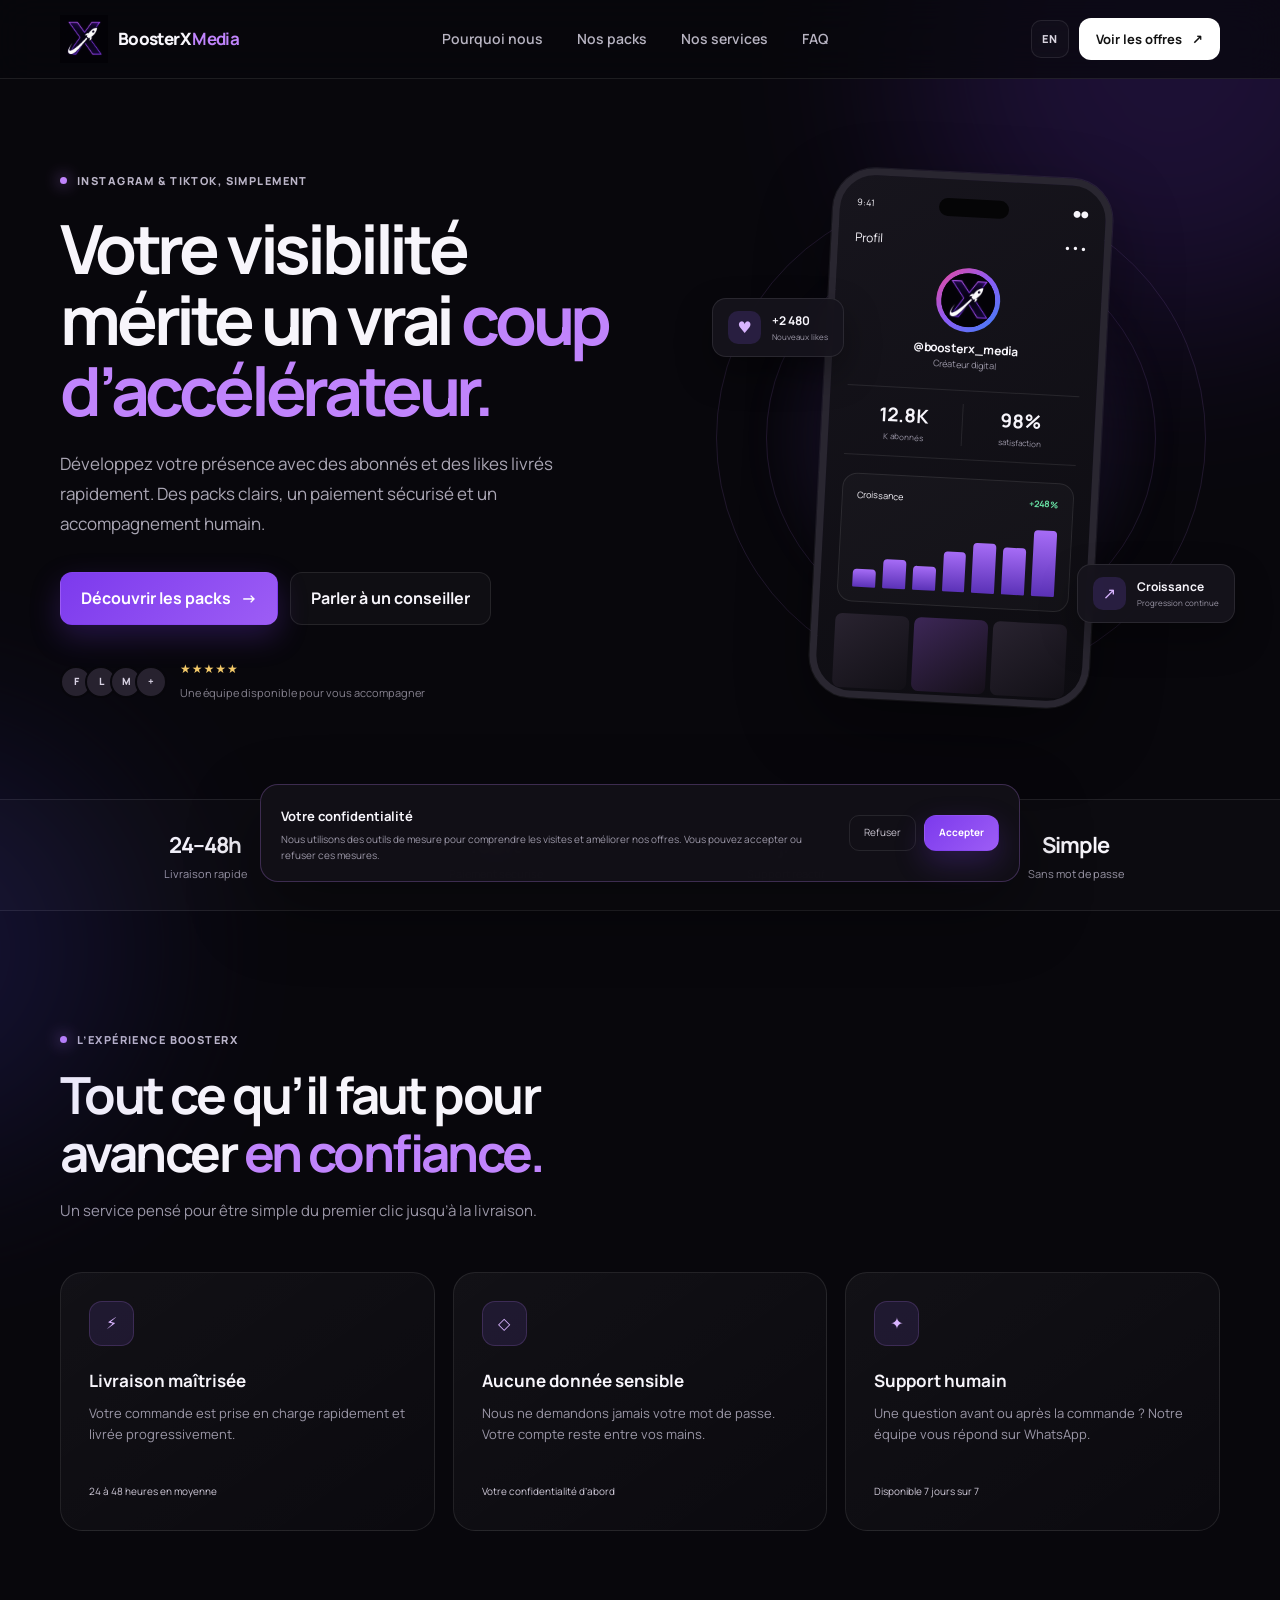
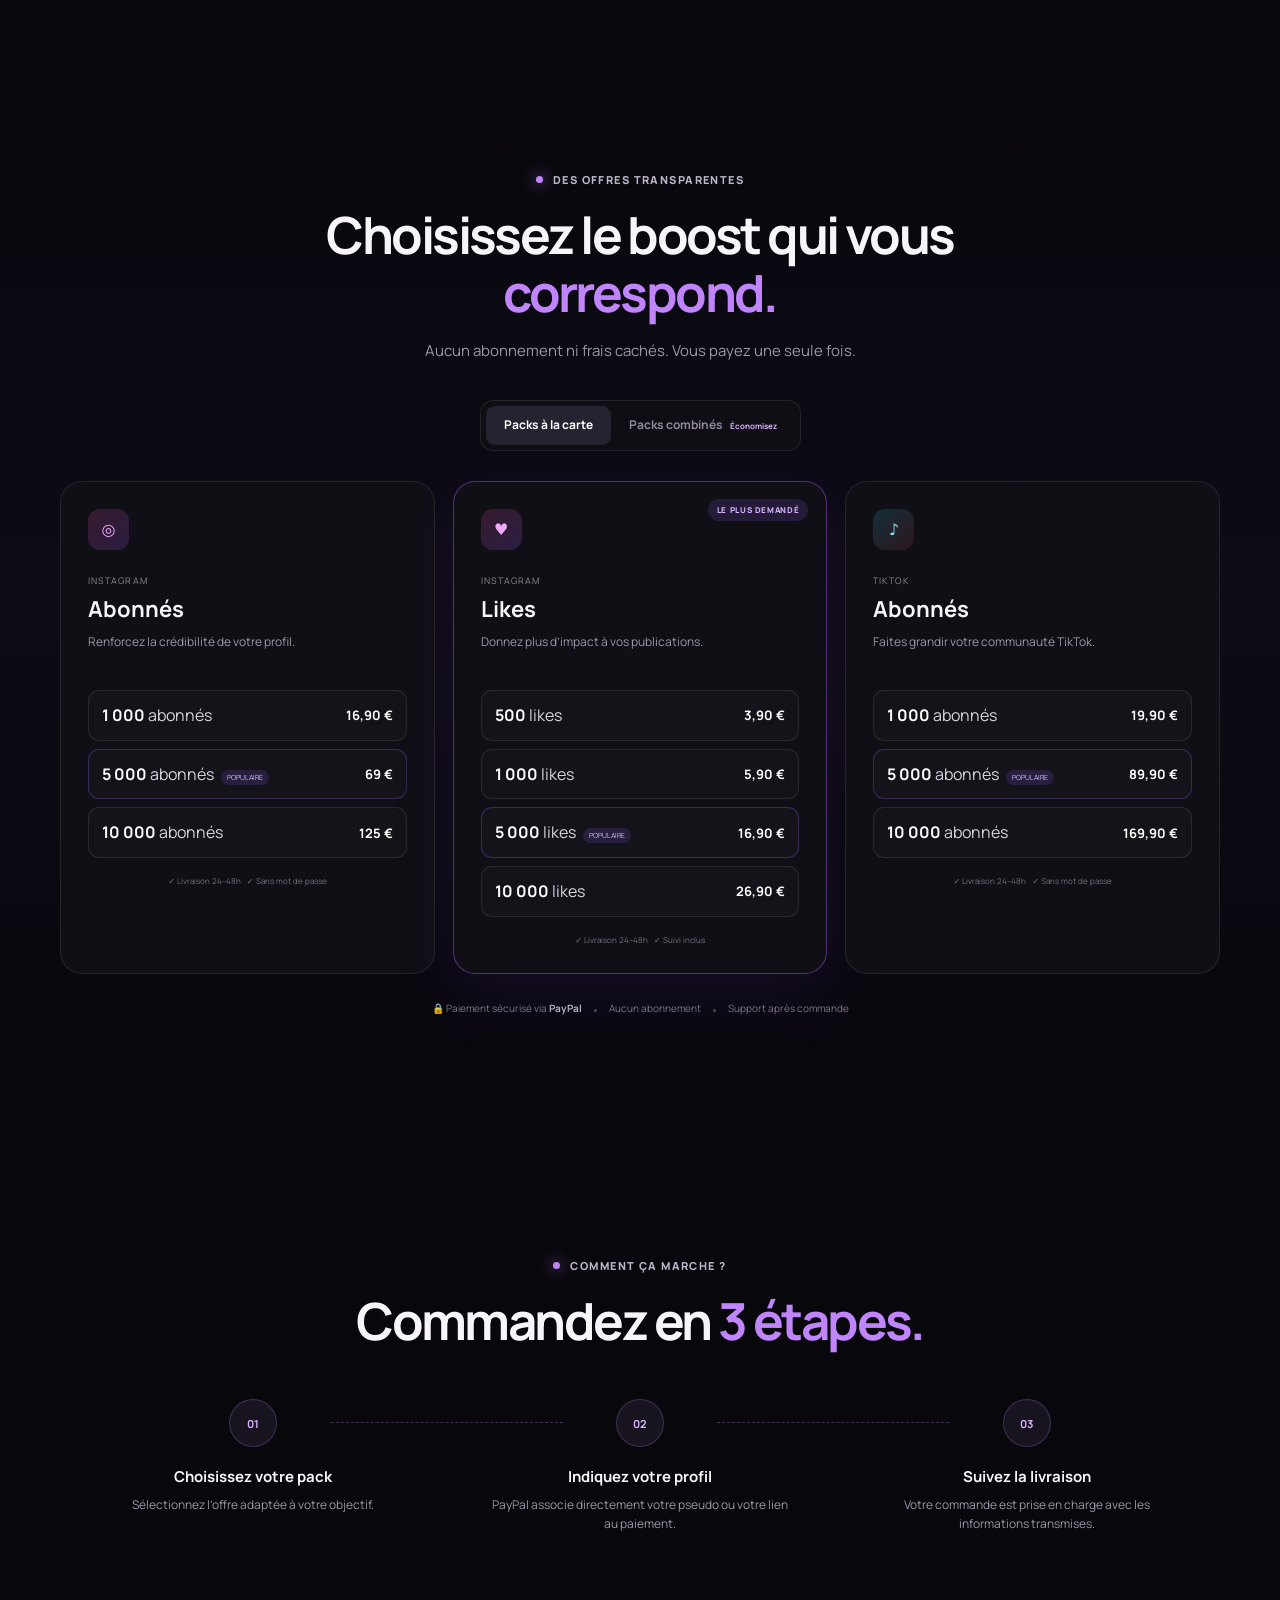
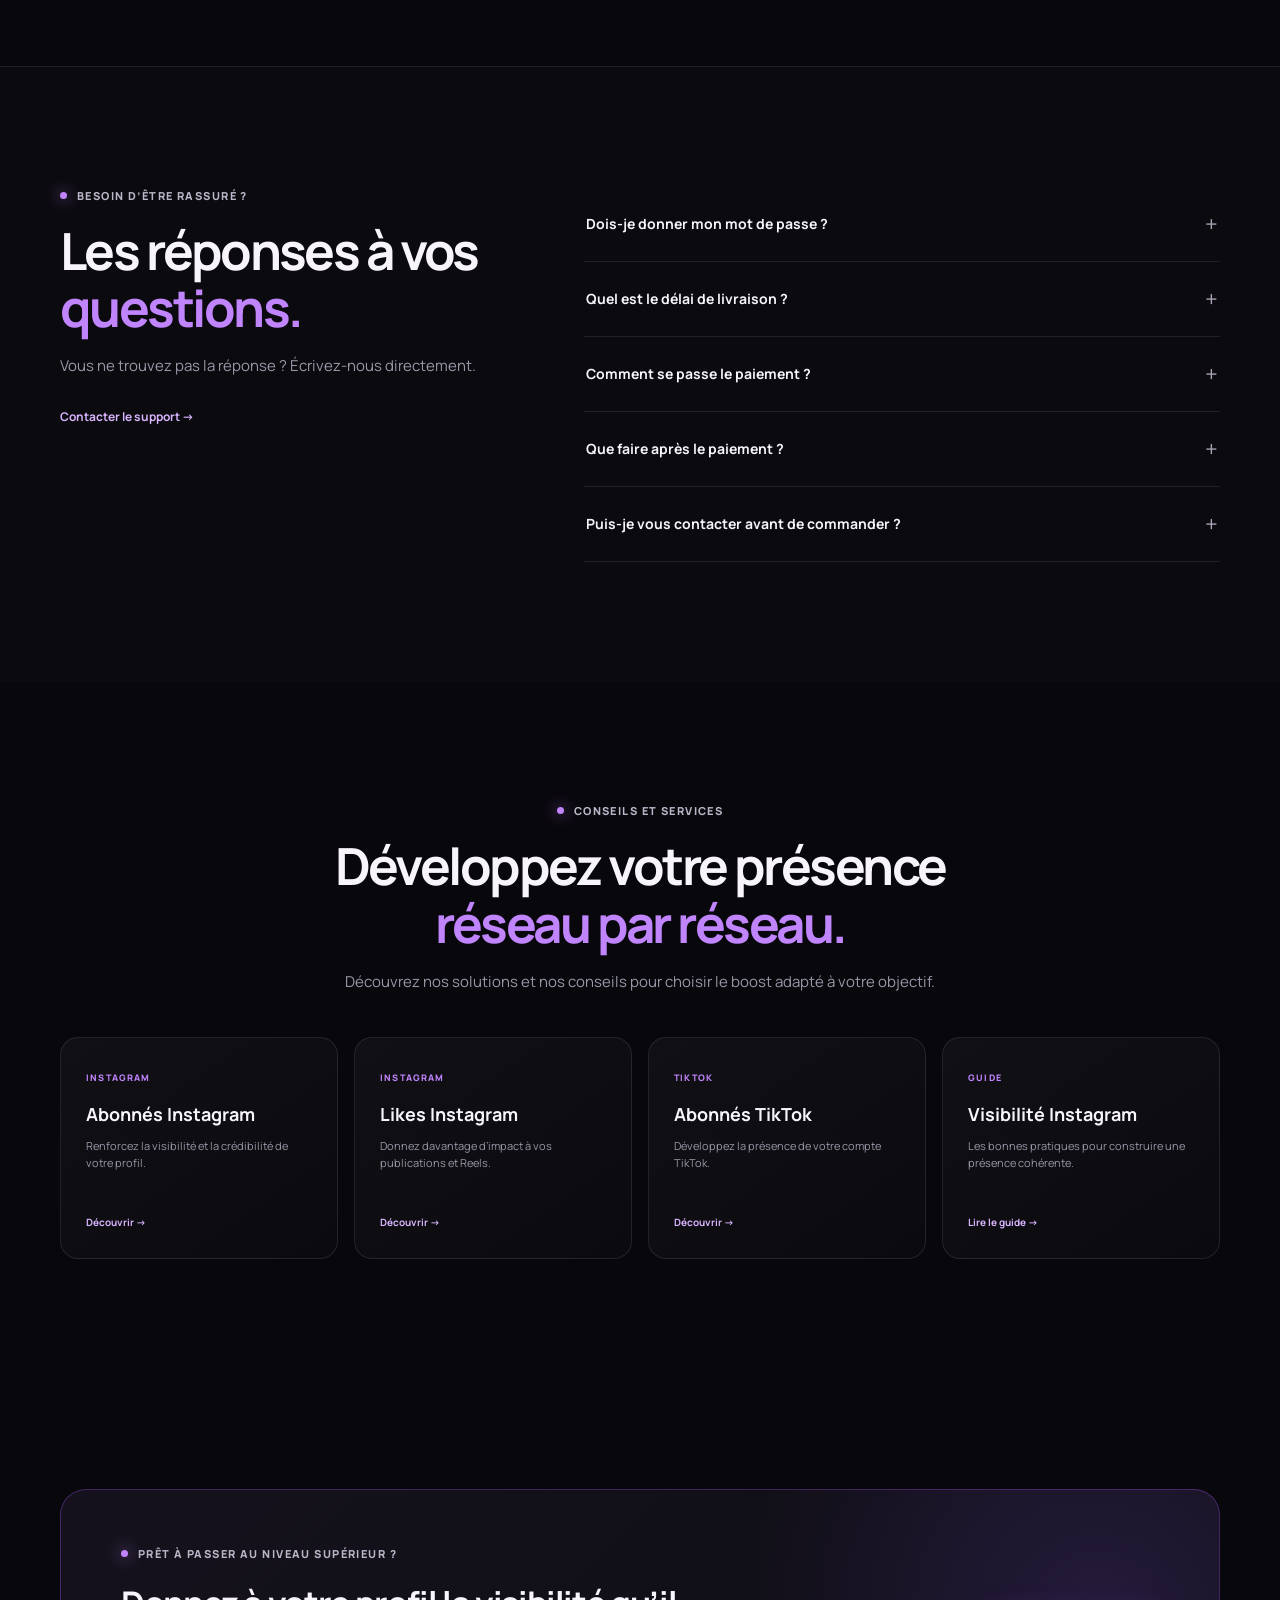
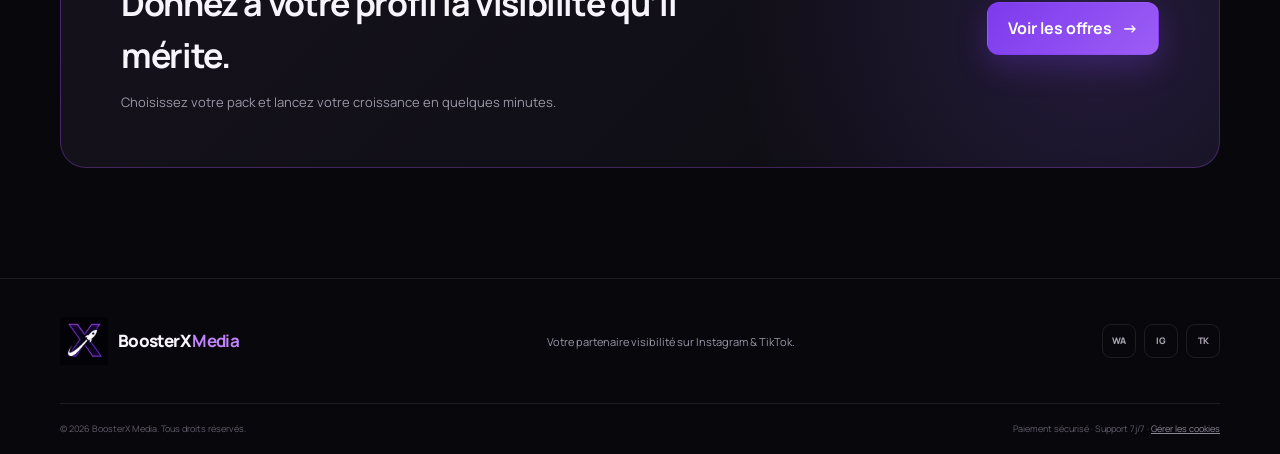
==== commit 4db31f24: "Augmente les tarifs des abonnés TikTok" ====
--- a/index.html
+++ b/index.html
@@ -11,8 +11,8 @@
   <link rel="alternate" hreflang="en" href="https://www.boosterxmedia.com/?lang=en">
   <link rel="alternate" hreflang="x-default" href="https://www.boosterxmedia.com/">
   <meta name="theme-color" content="#08070c">
-  <link rel="icon" type="image/png" sizes="32x32" href="images/favicon-32.png">
-  <link rel="apple-touch-icon" sizes="180x180" href="images/apple-touch-icon-180.png">
+  <link rel="icon" type="image/png" sizes="32x32" href="images/favicon-v2-32.png">
+  <link rel="apple-touch-icon" sizes="180x180" href="images/apple-touch-icon-v2-180.png">
   <link rel="preconnect" href="https://fonts.googleapis.com">
   <link rel="preconnect" href="https://fonts.gstatic.com" crossorigin>
   <link href="https://fonts.googleapis.com/css2?family=Manrope:wght@400;500;600;700;800&display=swap" rel="stylesheet">
@@ -131,9 +131,9 @@
           </div><div class="card-note">✓ Livraison 24–48h &nbsp; ✓ Suivi inclus</div></article>
 
           <article class="price-card reveal"><div class="platform-icon tiktok">♪</div><div class="card-title"><span>TikTok</span><h3>Abonnés</h3></div><p>Faites grandir votre communauté TikTok.</p><div class="choice-list">
-            <button class="order-btn" data-pack="TikTok Followers 1K" data-platform="TikTok" data-type="followers" data-amount="16.90"><span><b>1 000</b> abonnés</span><strong>16,90 €</strong></button>
-            <button class="order-btn popular-choice" data-pack="TikTok Followers 5K" data-platform="TikTok" data-type="followers" data-amount="69"><span><b>5 000</b> abonnés <small>Populaire</small></span><strong>69 €</strong></button>
-            <button class="order-btn" data-pack="TikTok Followers 10K" data-platform="TikTok" data-type="followers" data-amount="125"><span><b>10 000</b> abonnés</span><strong>125 €</strong></button>
+            <button class="order-btn" data-pack="TikTok Followers 1K" data-platform="TikTok" data-type="followers" data-amount="19.90"><span><b>1 000</b> abonnés</span><strong>19,90 €</strong></button>
+            <button class="order-btn popular-choice" data-pack="TikTok Followers 5K" data-platform="TikTok" data-type="followers" data-amount="89.90"><span><b>5 000</b> abonnés <small>Populaire</small></span><strong>89,90 €</strong></button>
+            <button class="order-btn" data-pack="TikTok Followers 10K" data-platform="TikTok" data-type="followers" data-amount="169.90"><span><b>10 000</b> abonnés</span><strong>169,90 €</strong></button>
           </div><div class="card-note">✓ Livraison 24–48h &nbsp; ✓ Sans mot de passe</div></article>
         </div>
 
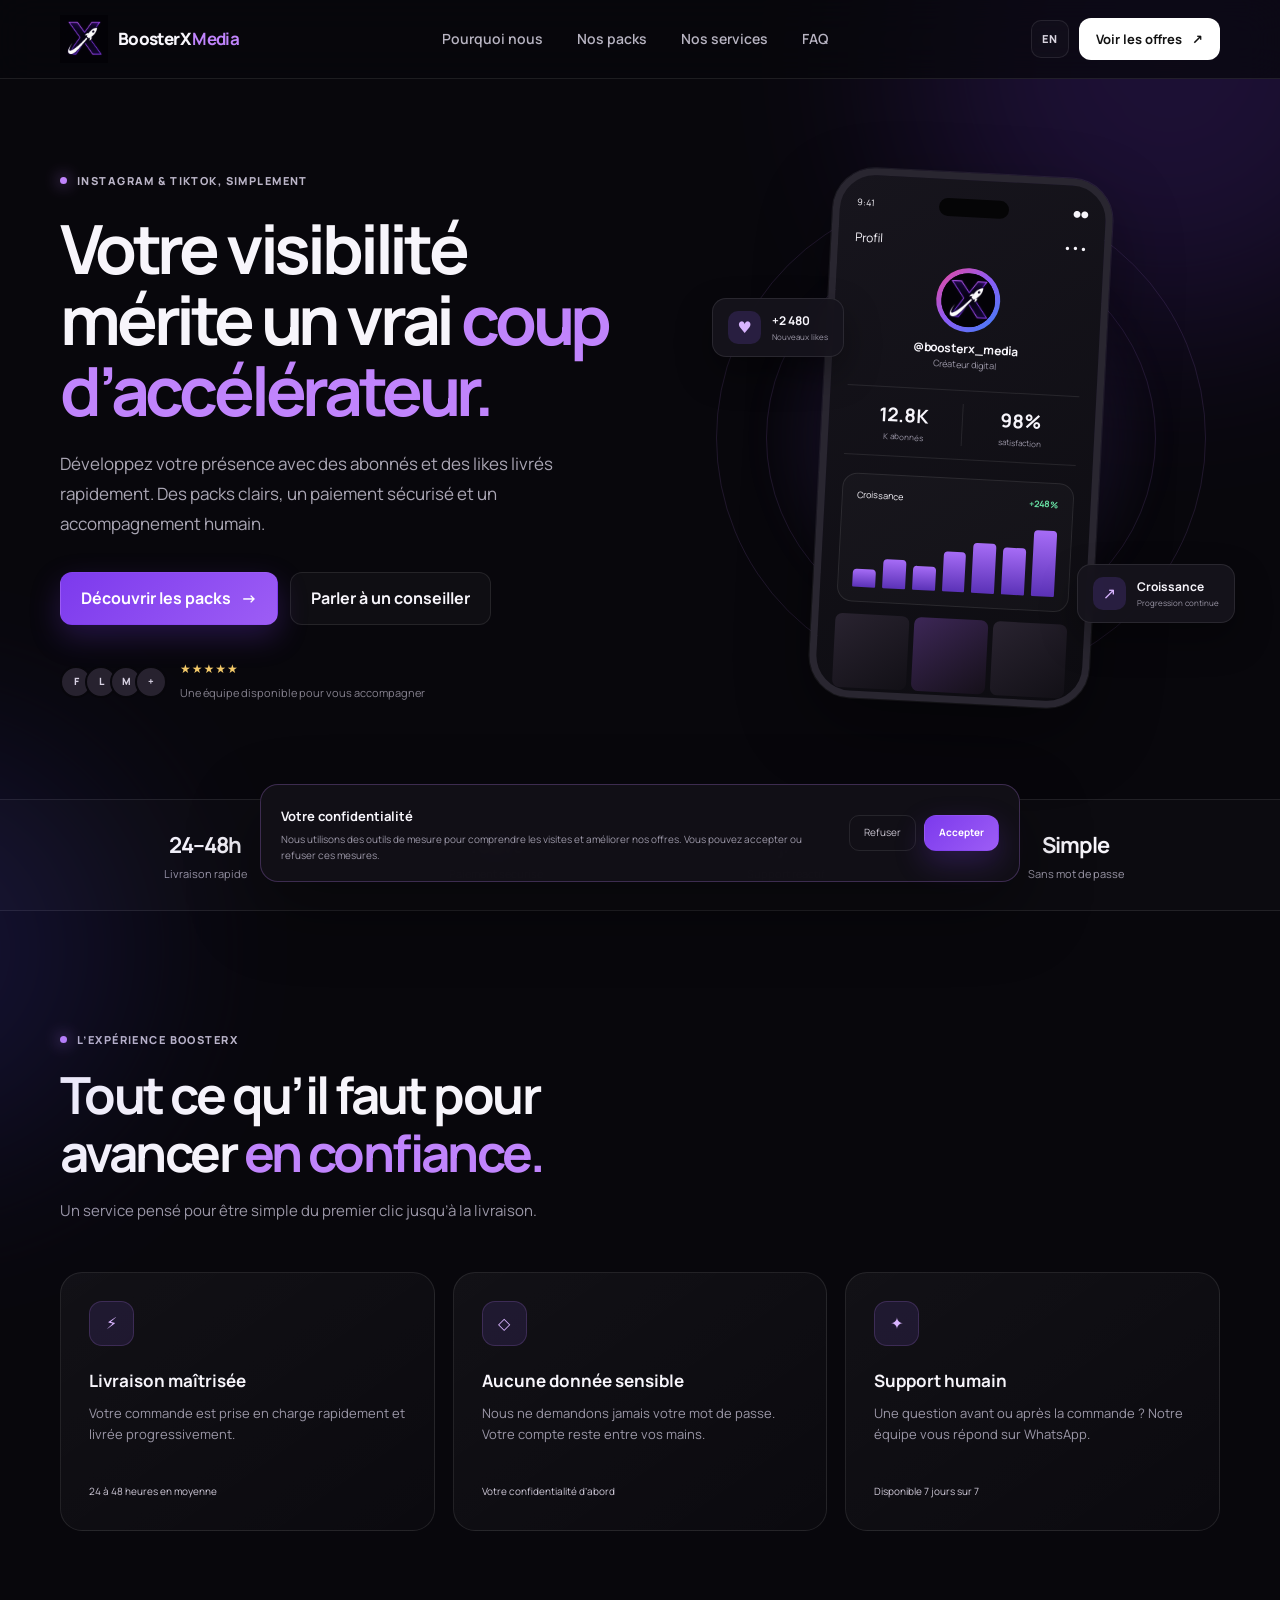
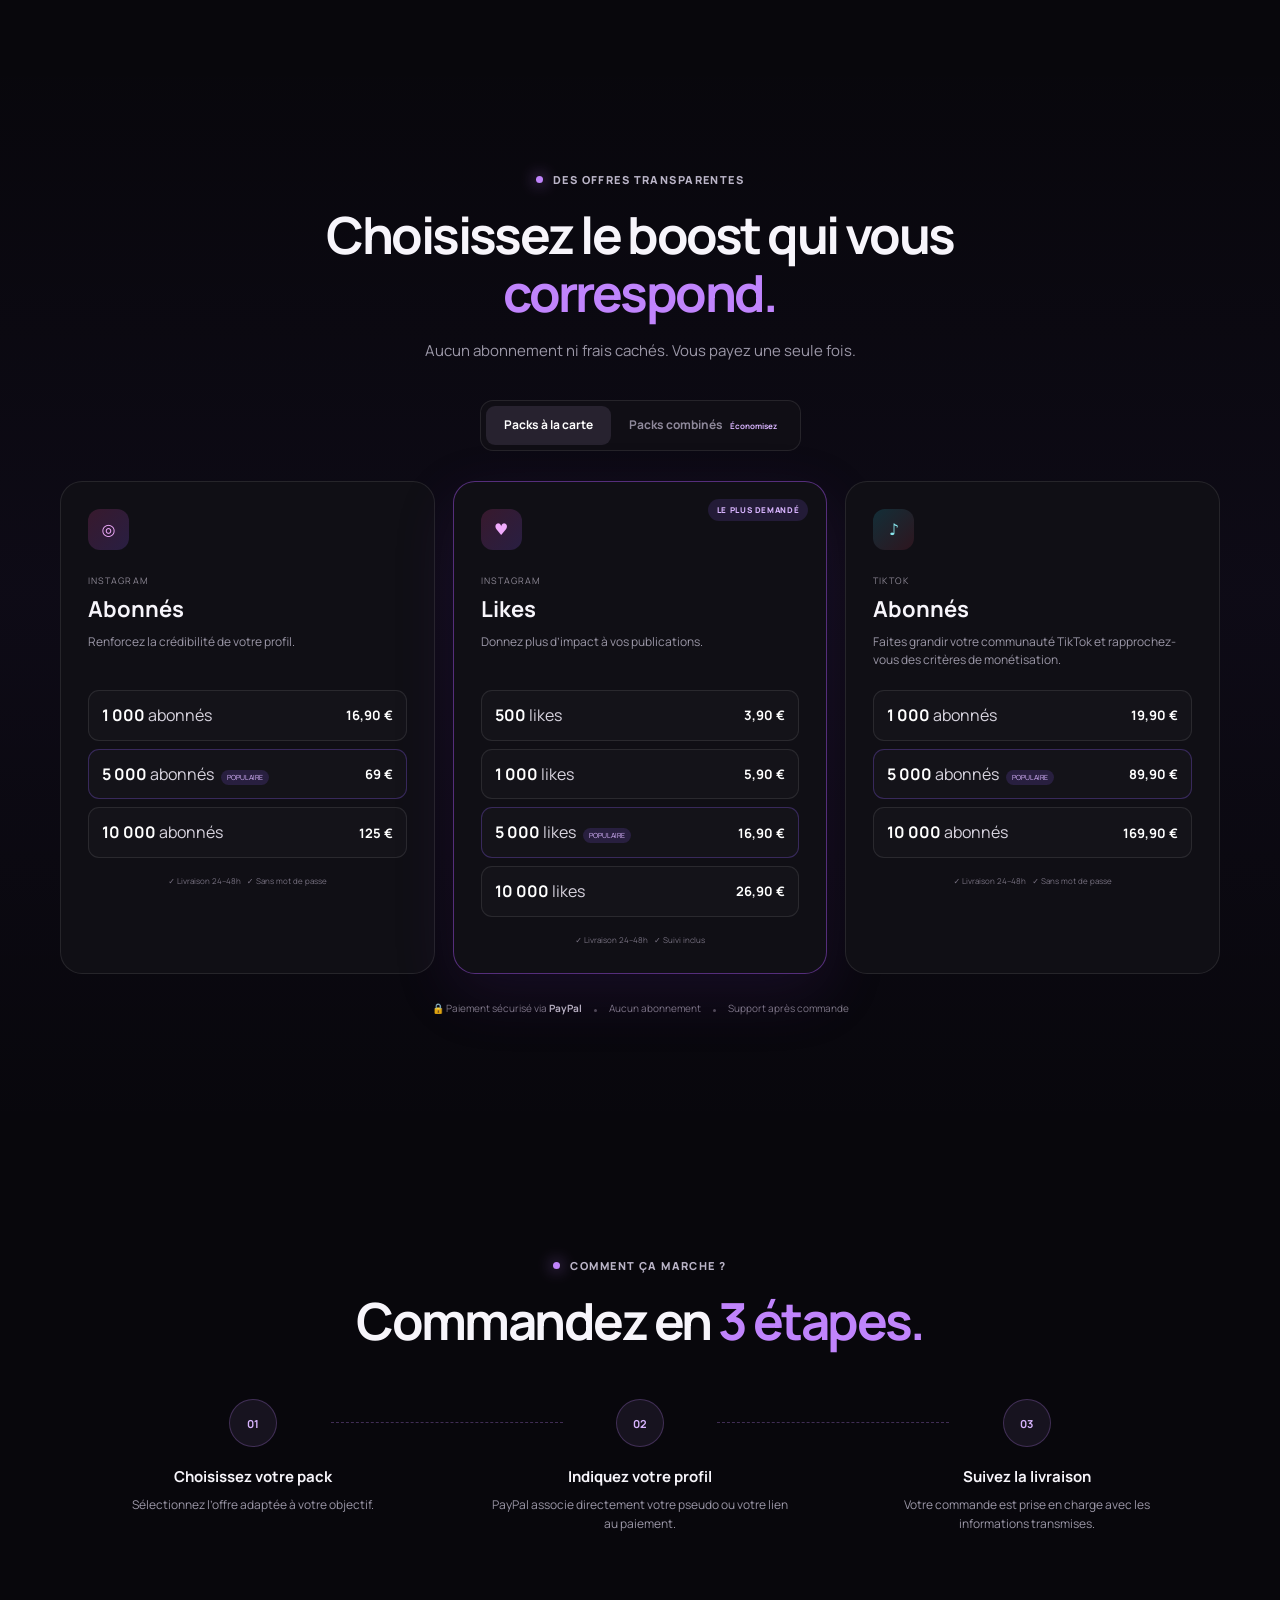
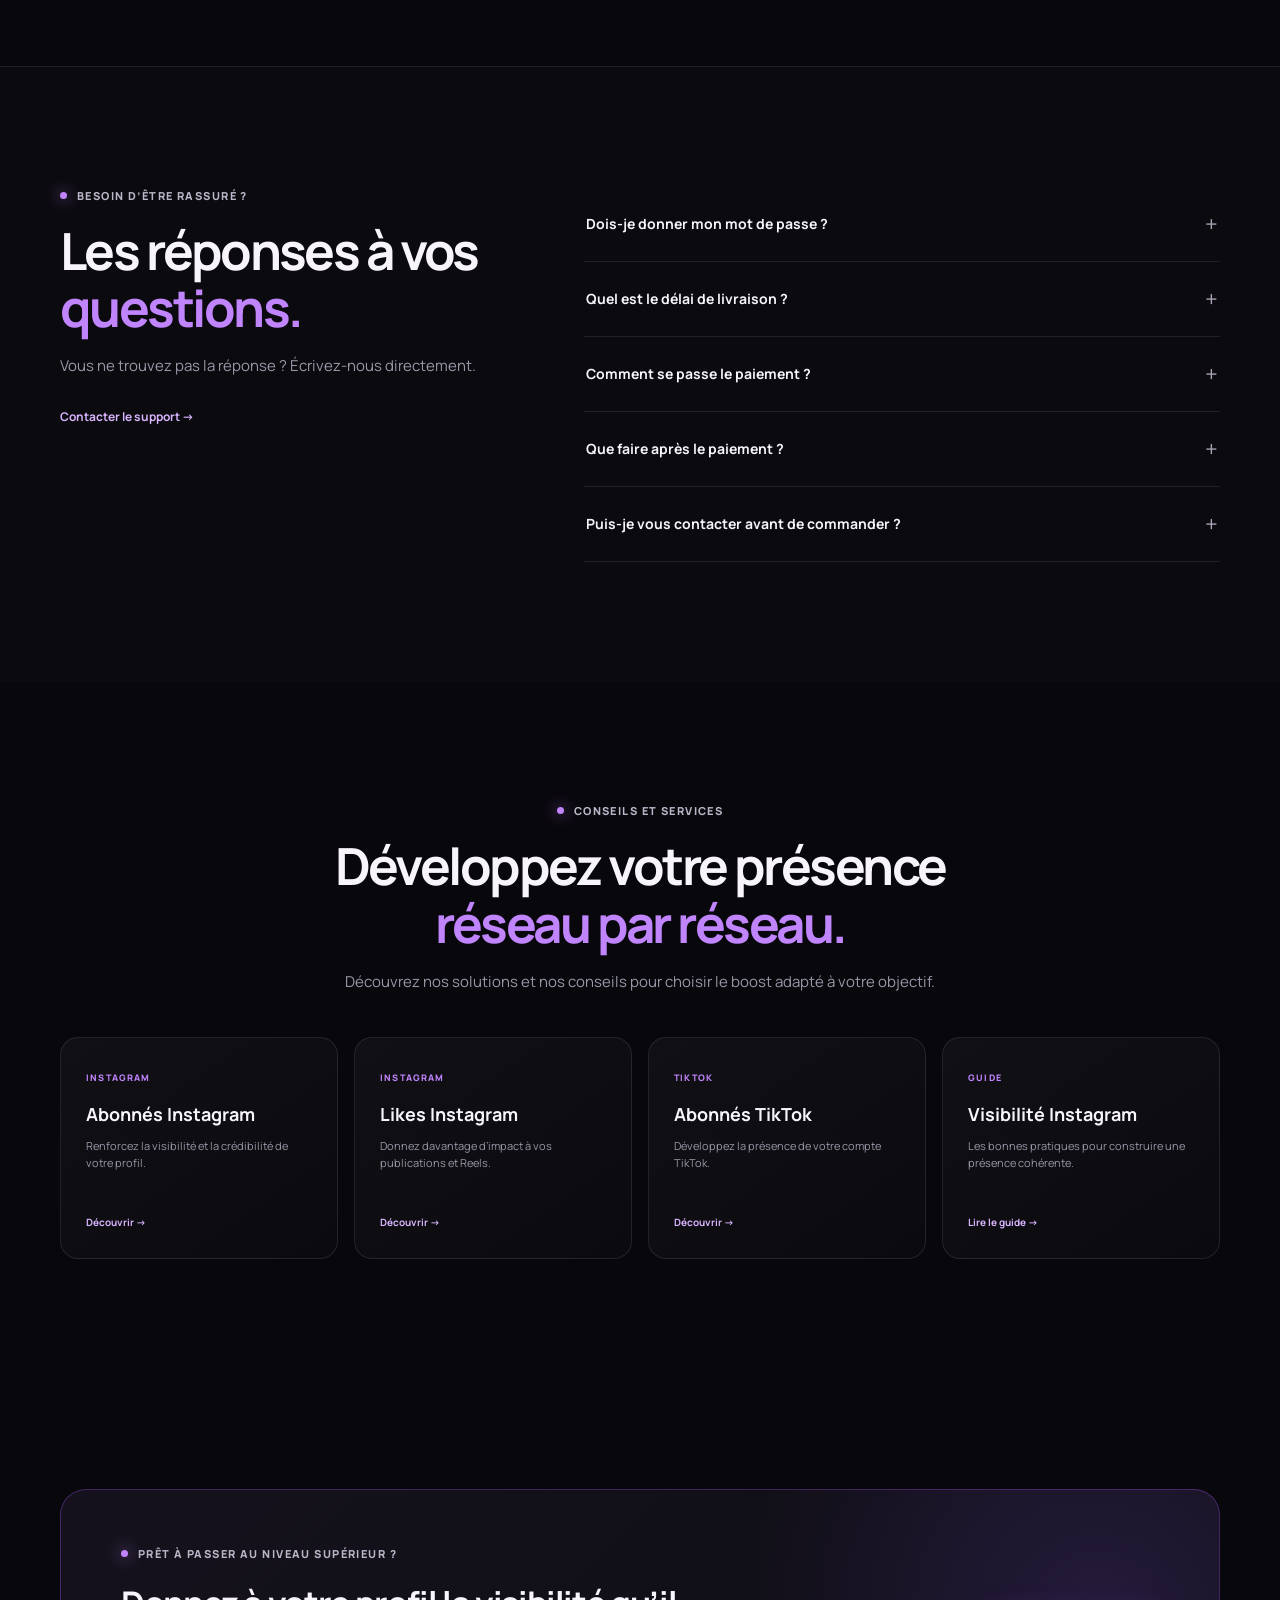
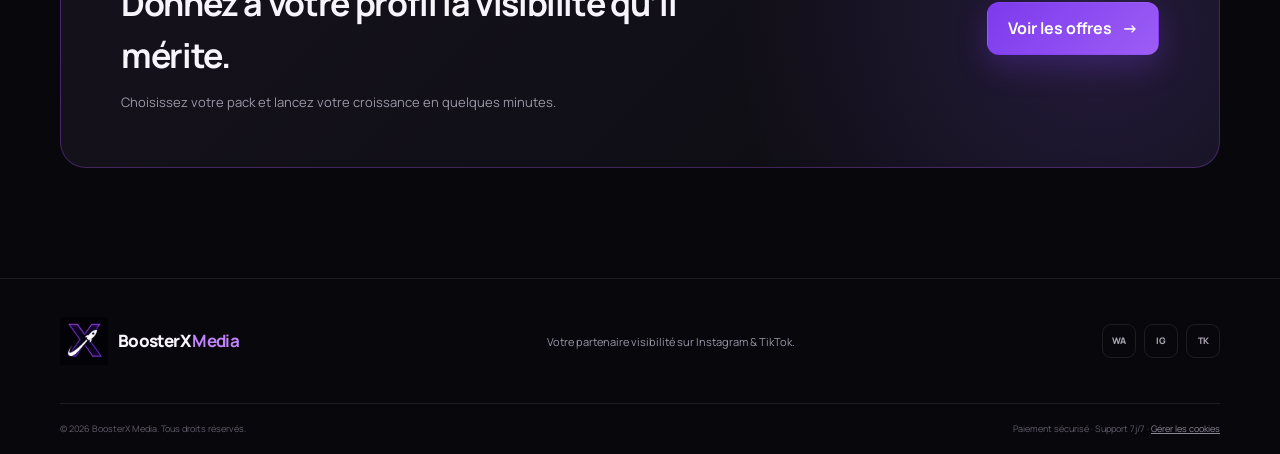
==== commit 3726bb6e: "Clarifie le bénéfice de monétisation des packs TikTok" ====
--- a/index.html
+++ b/index.html
@@ -130,7 +130,7 @@
             <button class="order-btn" data-pack="Instagram Likes 10K" data-platform="Instagram" data-type="likes" data-amount="26.90"><span><b>10 000</b> likes</span><strong>26,90 €</strong></button>
           </div><div class="card-note">✓ Livraison 24–48h &nbsp; ✓ Suivi inclus</div></article>
 
-          <article class="price-card reveal"><div class="platform-icon tiktok">♪</div><div class="card-title"><span>TikTok</span><h3>Abonnés</h3></div><p>Faites grandir votre communauté TikTok.</p><div class="choice-list">
+          <article class="price-card reveal"><div class="platform-icon tiktok">♪</div><div class="card-title"><span>TikTok</span><h3>Abonnés</h3></div><p>Faites grandir votre communauté TikTok et rapprochez-vous des critères de monétisation.</p><div class="choice-list">
             <button class="order-btn" data-pack="TikTok Followers 1K" data-platform="TikTok" data-type="followers" data-amount="19.90"><span><b>1 000</b> abonnés</span><strong>19,90 €</strong></button>
             <button class="order-btn popular-choice" data-pack="TikTok Followers 5K" data-platform="TikTok" data-type="followers" data-amount="89.90"><span><b>5 000</b> abonnés <small>Populaire</small></span><strong>89,90 €</strong></button>
             <button class="order-btn" data-pack="TikTok Followers 10K" data-platform="TikTok" data-type="followers" data-amount="169.90"><span><b>10 000</b> abonnés</span><strong>169,90 €</strong></button>
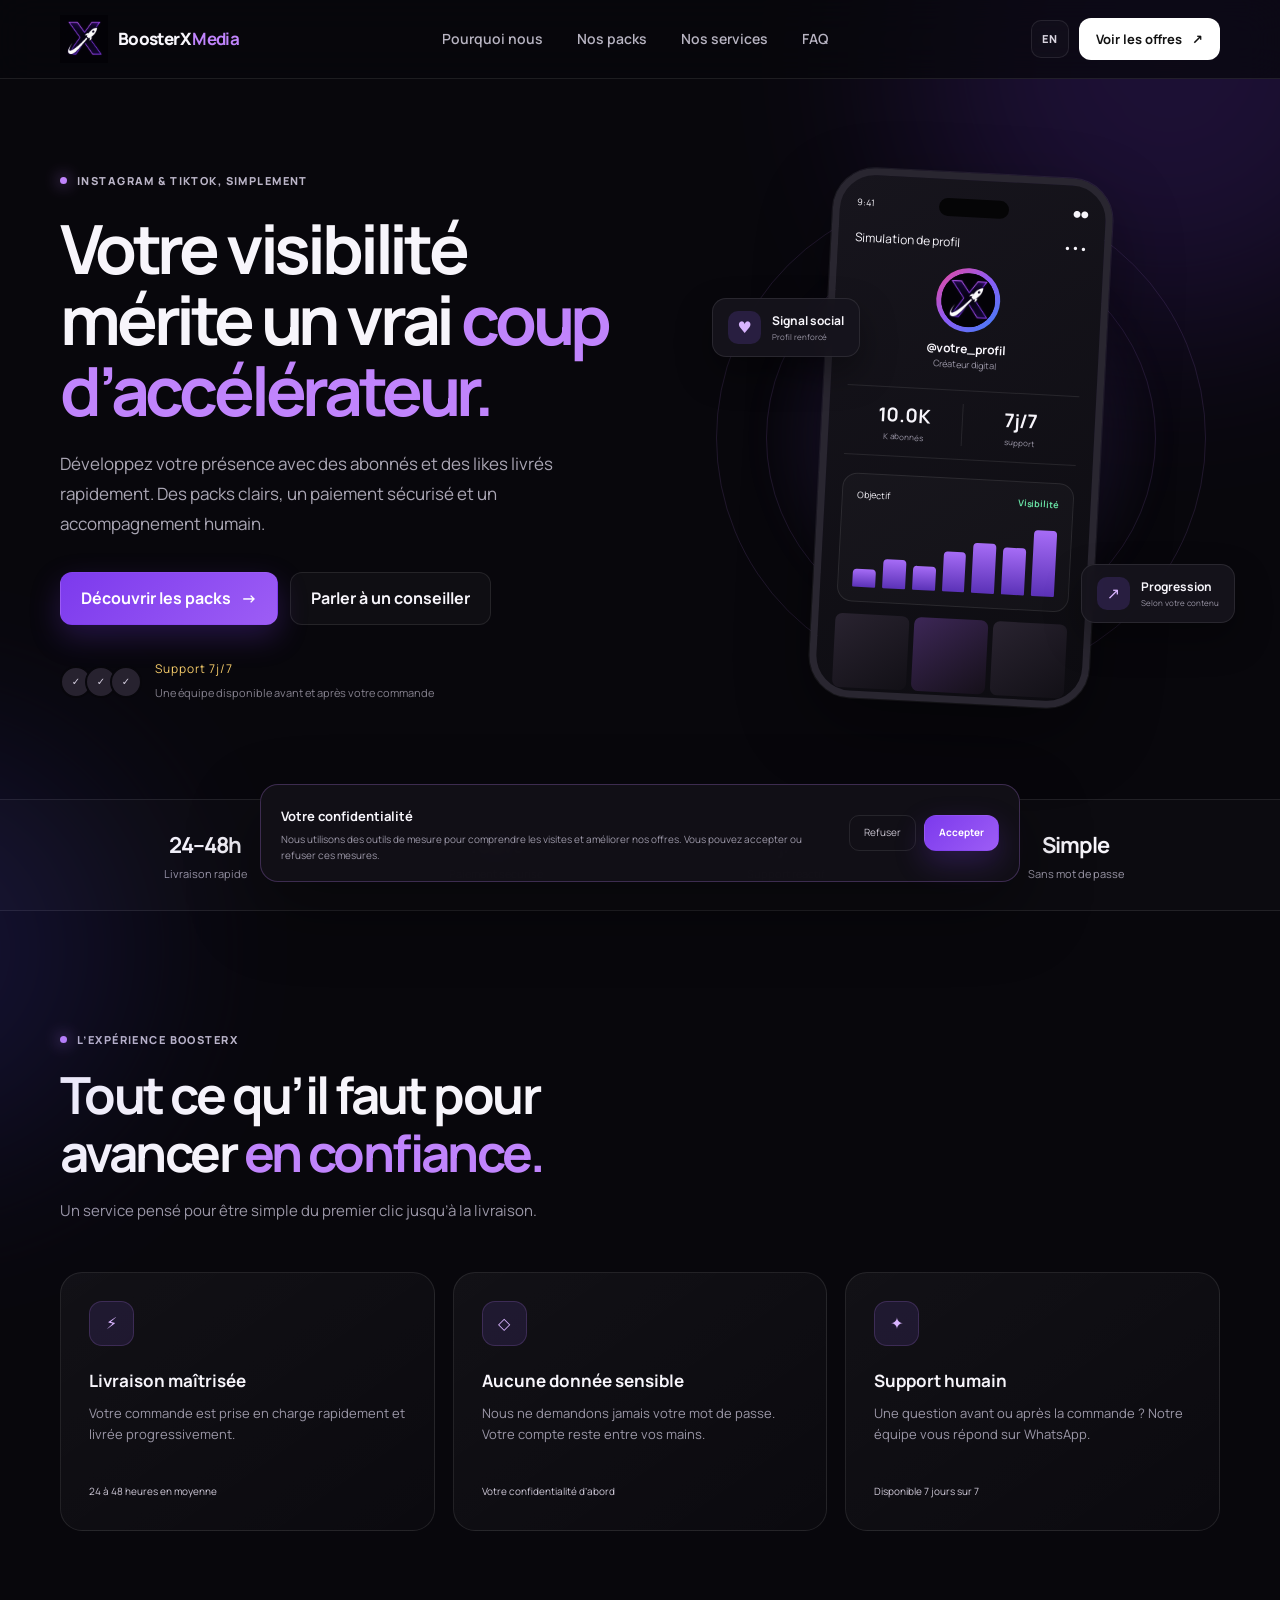
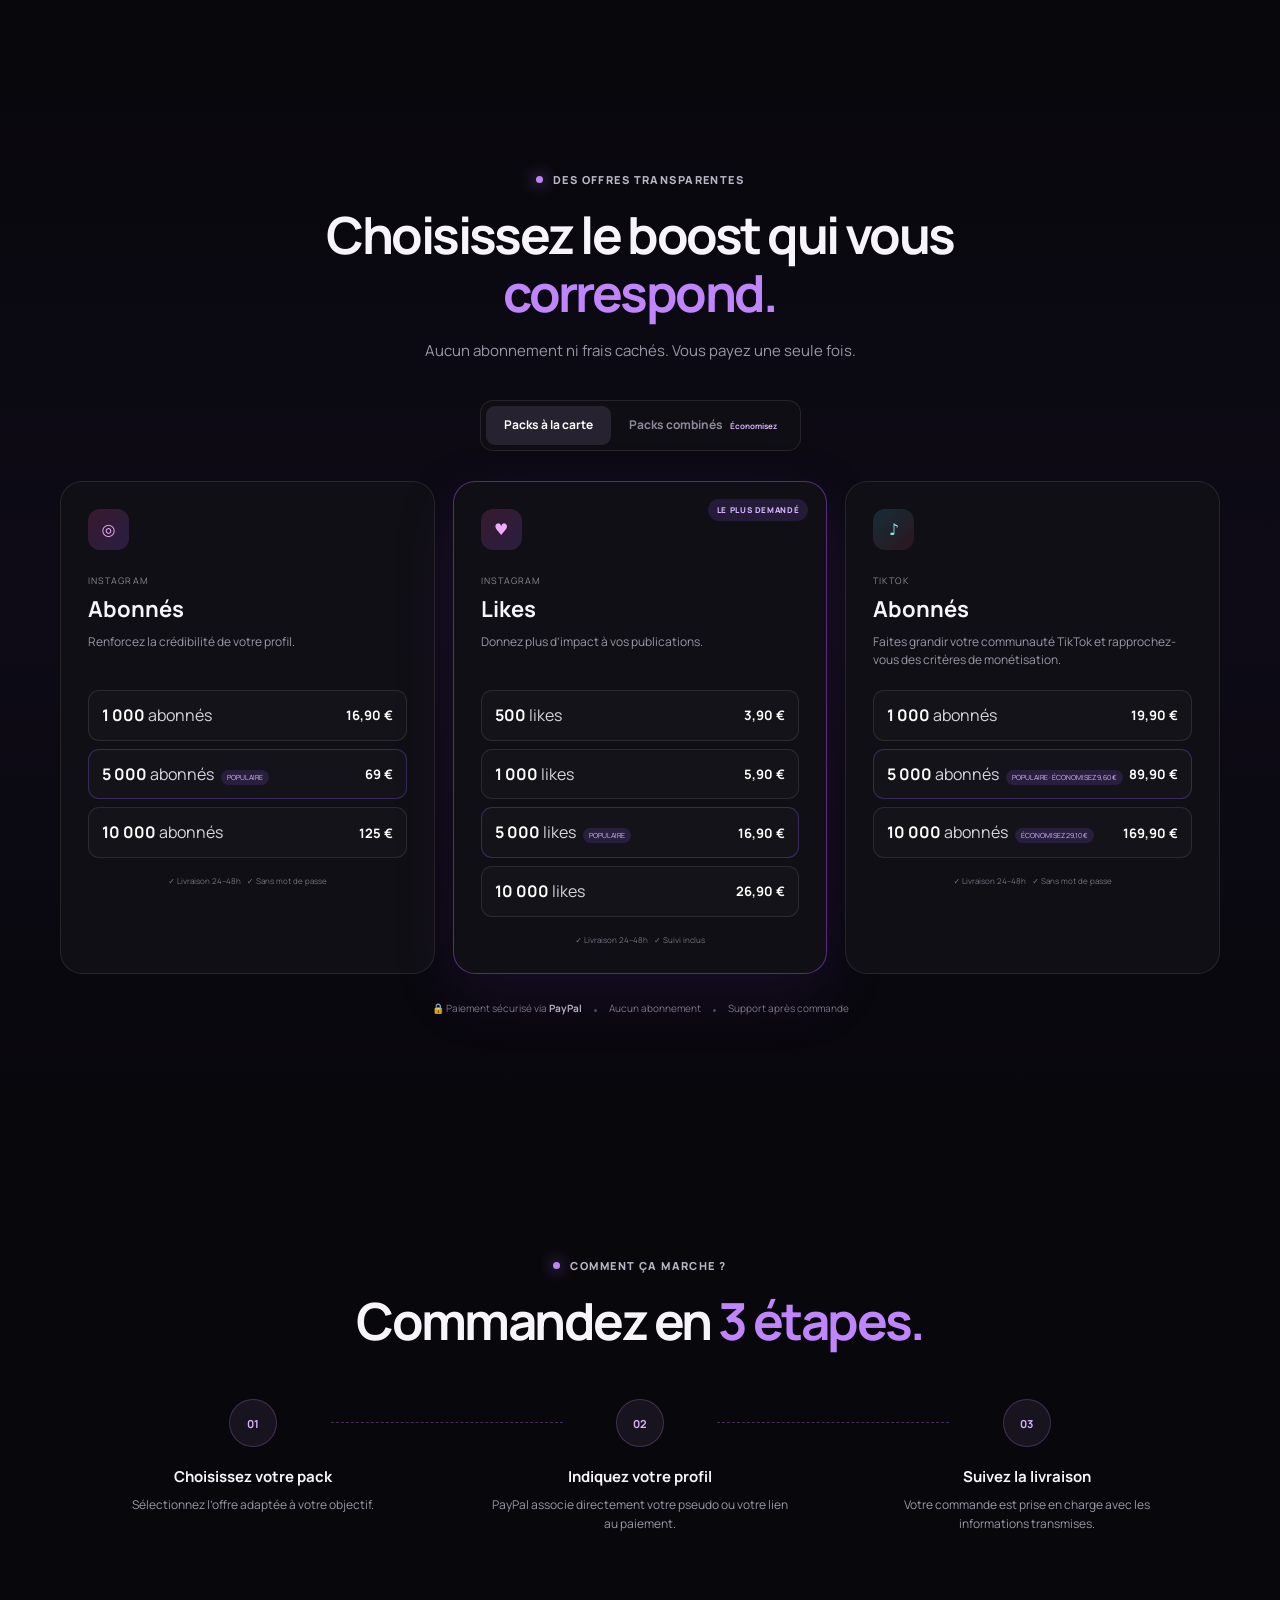
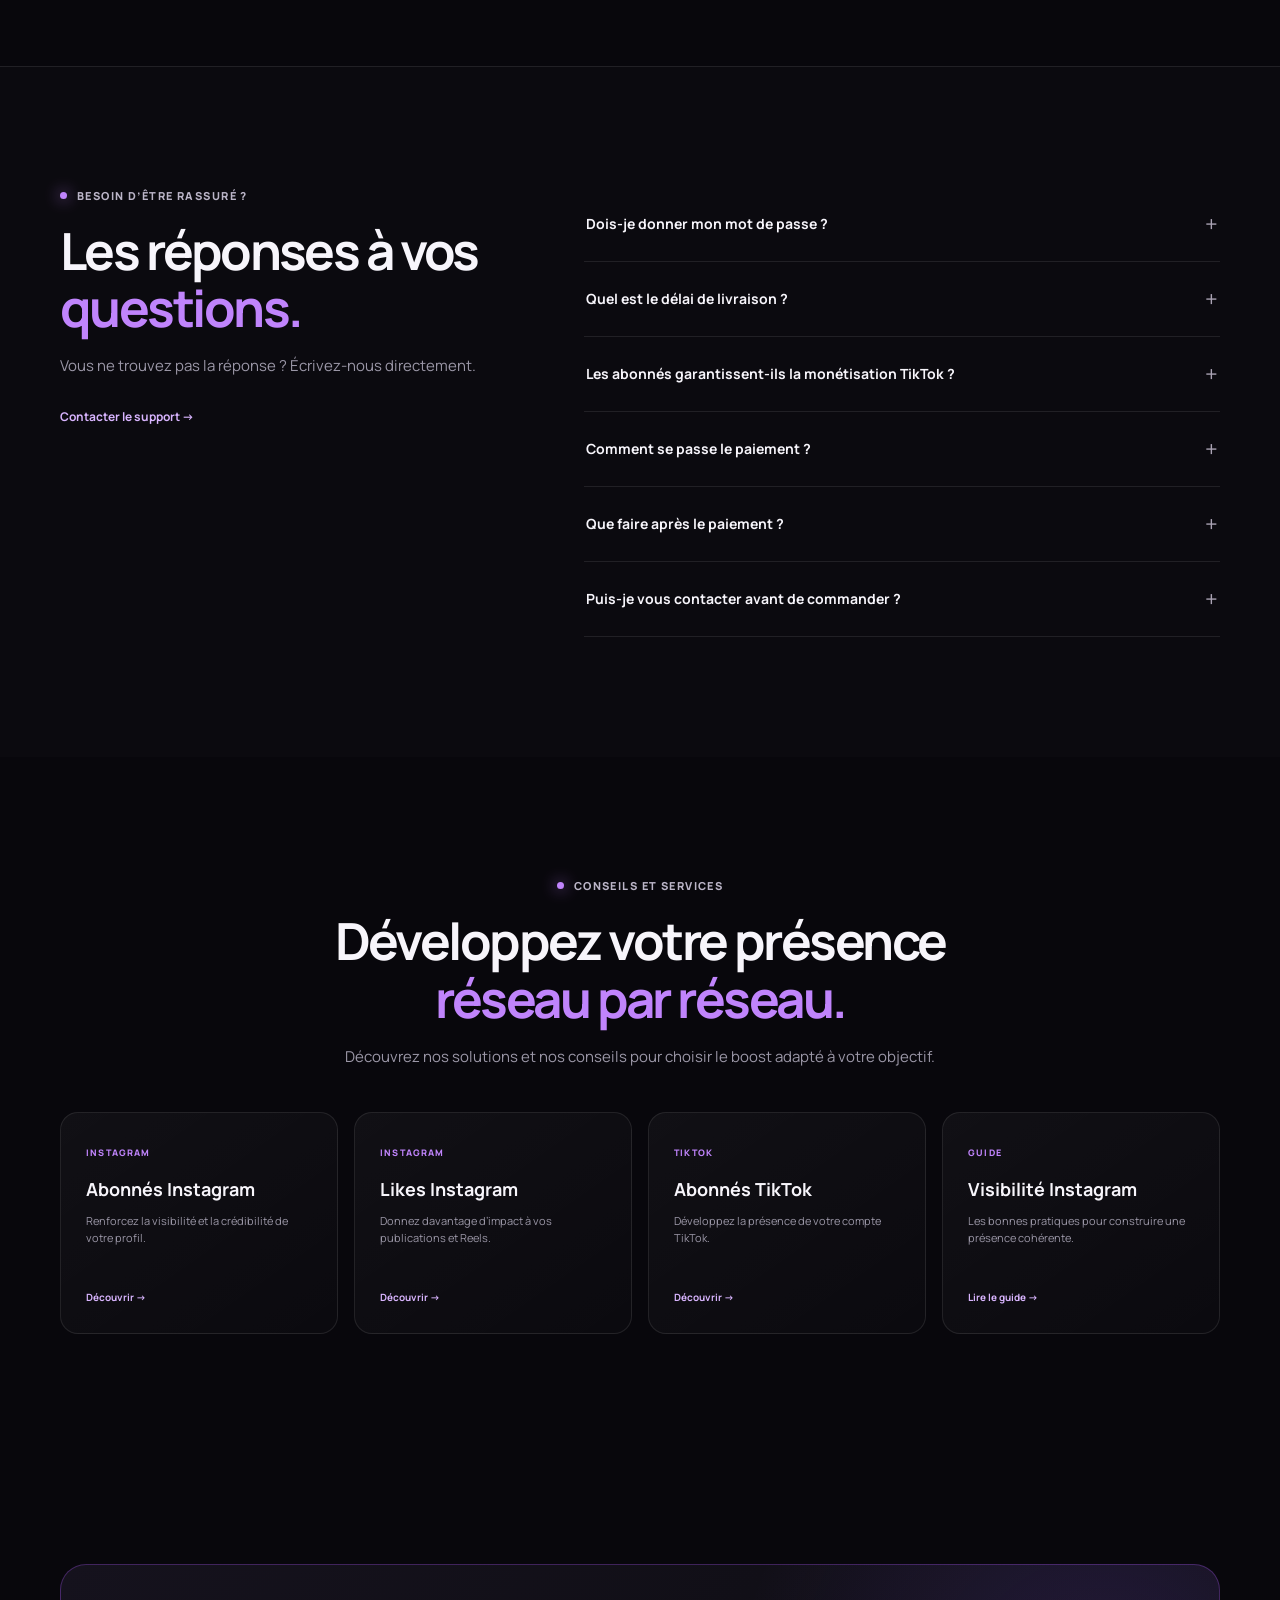
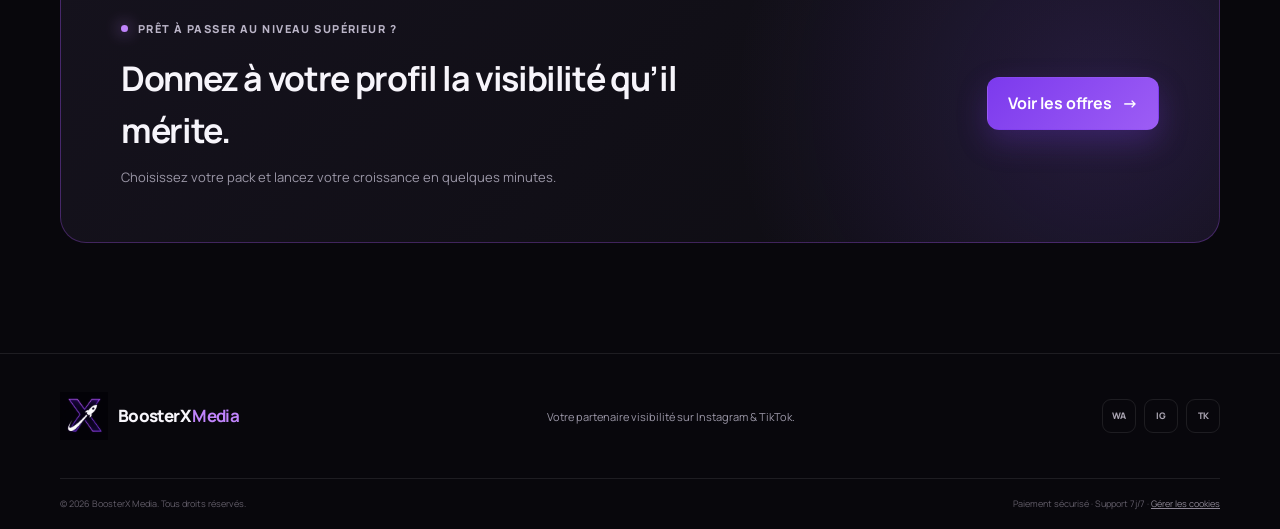
==== commit 091d003a: "Renforce la transparence et la valeur des offres TikTok" ====
--- a/index.html
+++ b/index.html
@@ -73,8 +73,8 @@
           <a class="button button-ghost" data-track="whatsapp_hero" href="https://wa.me/33770111399" target="_blank" rel="noopener">Parler à un conseiller</a>
         </div>
         <div class="hero-proof">
-          <div class="avatars" aria-hidden="true"><span>F</span><span>L</span><span>M</span><span>+</span></div>
-          <div><div class="stars" aria-label="5 étoiles sur 5">★★★★★</div><small>Une équipe disponible pour vous accompagner</small></div>
+          <div class="avatars" aria-hidden="true"><span>✓</span><span>✓</span><span>✓</span></div>
+          <div><div class="stars" aria-label="Support disponible 7 jours sur 7">Support 7j/7</div><small>Une équipe disponible avant et après votre commande</small></div>
         </div>
       </div>
 
@@ -82,17 +82,17 @@
         <div class="orbit orbit-one"></div><div class="orbit orbit-two"></div>
         <div class="phone">
           <div class="phone-top"><span>9:41</span><i></i><span>●●</span></div>
-          <div class="social-head"><span>Profil</span><b>•••</b></div>
+          <div class="social-head"><span>Simulation de profil</span><b>•••</b></div>
           <div class="profile">
             <div class="profile-logo"><img src="images/logo-boosterx-v2.png" alt="Logo BoosterX Media"></div>
-            <strong>@boosterx_media</strong><span>Créateur digital</span>
+            <strong>@votre_profil</strong><span>Créateur digital</span>
           </div>
-          <div class="metrics"><div><b data-count="12.8">0</b><span>K abonnés</span></div><div><b>98%</b><span>satisfaction</span></div></div>
-          <div class="chart"><div class="chart-head"><span>Croissance</span><strong>+248%</strong></div><div class="bars" aria-hidden="true"><i></i><i></i><i></i><i></i><i></i><i></i><i></i></div></div>
+          <div class="metrics"><div><b data-count="10">0</b><span>K abonnés</span></div><div><b>7j/7</b><span>support</span></div></div>
+          <div class="chart"><div class="chart-head"><span>Objectif</span><strong>Visibilité</strong></div><div class="bars" aria-hidden="true"><i></i><i></i><i></i><i></i><i></i><i></i><i></i></div></div>
           <div class="mini-posts" aria-hidden="true"><span></span><span></span><span></span></div>
         </div>
-        <div class="float-card float-like"><span>♥</span><div><b>+2 480</b><small>Nouveaux likes</small></div></div>
-        <div class="float-card float-growth"><span>↗</span><div><b>Croissance</b><small>Progression continue</small></div></div>
+        <div class="float-card float-like"><span>♥</span><div><b>Signal social</b><small>Profil renforcé</small></div></div>
+        <div class="float-card float-growth"><span>↗</span><div><b>Progression</b><small>Selon votre contenu</small></div></div>
       </div>
     </section>
 
@@ -132,8 +132,8 @@
 
           <article class="price-card reveal"><div class="platform-icon tiktok">♪</div><div class="card-title"><span>TikTok</span><h3>Abonnés</h3></div><p>Faites grandir votre communauté TikTok et rapprochez-vous des critères de monétisation.</p><div class="choice-list">
             <button class="order-btn" data-pack="TikTok Followers 1K" data-platform="TikTok" data-type="followers" data-amount="19.90"><span><b>1 000</b> abonnés</span><strong>19,90 €</strong></button>
-            <button class="order-btn popular-choice" data-pack="TikTok Followers 5K" data-platform="TikTok" data-type="followers" data-amount="89.90"><span><b>5 000</b> abonnés <small>Populaire</small></span><strong>89,90 €</strong></button>
-            <button class="order-btn" data-pack="TikTok Followers 10K" data-platform="TikTok" data-type="followers" data-amount="169.90"><span><b>10 000</b> abonnés</span><strong>169,90 €</strong></button>
+            <button class="order-btn popular-choice" data-pack="TikTok Followers 5K" data-platform="TikTok" data-type="followers" data-amount="89.90"><span><b>5 000</b> abonnés <small>Populaire · Économisez 9,60 €</small></span><strong>89,90 €</strong></button>
+            <button class="order-btn" data-pack="TikTok Followers 10K" data-platform="TikTok" data-type="followers" data-amount="169.90"><span><b>10 000</b> abonnés <small>Économisez 29,10 €</small></span><strong>169,90 €</strong></button>
           </div><div class="card-note">✓ Livraison 24–48h &nbsp; ✓ Sans mot de passe</div></article>
         </div>
 
@@ -154,6 +154,7 @@
     <section class="section faq-section" id="faq"><div class="container faq-layout"><div class="section-heading reveal"><div class="eyebrow"><span></span> Besoin d’être rassuré ?</div><h2>Les réponses à vos <em>questions.</em></h2><p>Vous ne trouvez pas la réponse ? Écrivez-nous directement.</p><a class="text-link" data-track="whatsapp_faq" href="https://wa.me/33770111399" target="_blank" rel="noopener">Contacter le support →</a></div><div class="faq-list">
       <details class="reveal"><summary>Dois-je donner mon mot de passe ? <span>+</span></summary><p>Non, jamais. Nous avons uniquement besoin de votre pseudo public et, pour les likes, du lien de la publication concernée.</p></details>
       <details class="reveal"><summary>Quel est le délai de livraison ? <span>+</span></summary><p>La plupart des commandes sont traitées sous 24 à 48 heures. Le délai peut varier légèrement selon la taille du pack.</p></details>
+      <details class="reveal"><summary>Les abonnés garantissent-ils la monétisation TikTok ? <span>+</span></summary><p>Non. Ils peuvent vous rapprocher d’un seuil d’abonnés, mais TikTok applique aussi d’autres critères d’éligibilité et vérifie le respect de ses règles. La création de contenu et les vues restent indispensables.</p></details>
       <details class="reveal"><summary>Comment se passe le paiement ? <span>+</span></summary><p>Vous êtes redirigé vers PayPal pour effectuer un paiement sécurisé. Aucun abonnement n’est créé.</p></details>
       <details class="reveal"><summary>Que faire après le paiement ? <span>+</span></summary><p>Rien de plus : votre profil ou votre lien de publication est enregistré avec le paiement. Notre équipe peut prendre en charge la commande directement.</p></details>
       <details class="reveal"><summary>Puis-je vous contacter avant de commander ? <span>+</span></summary><p>Bien sûr. Notre équipe est disponible sur WhatsApp pour vous aider à choisir le pack le plus adapté.</p></details>
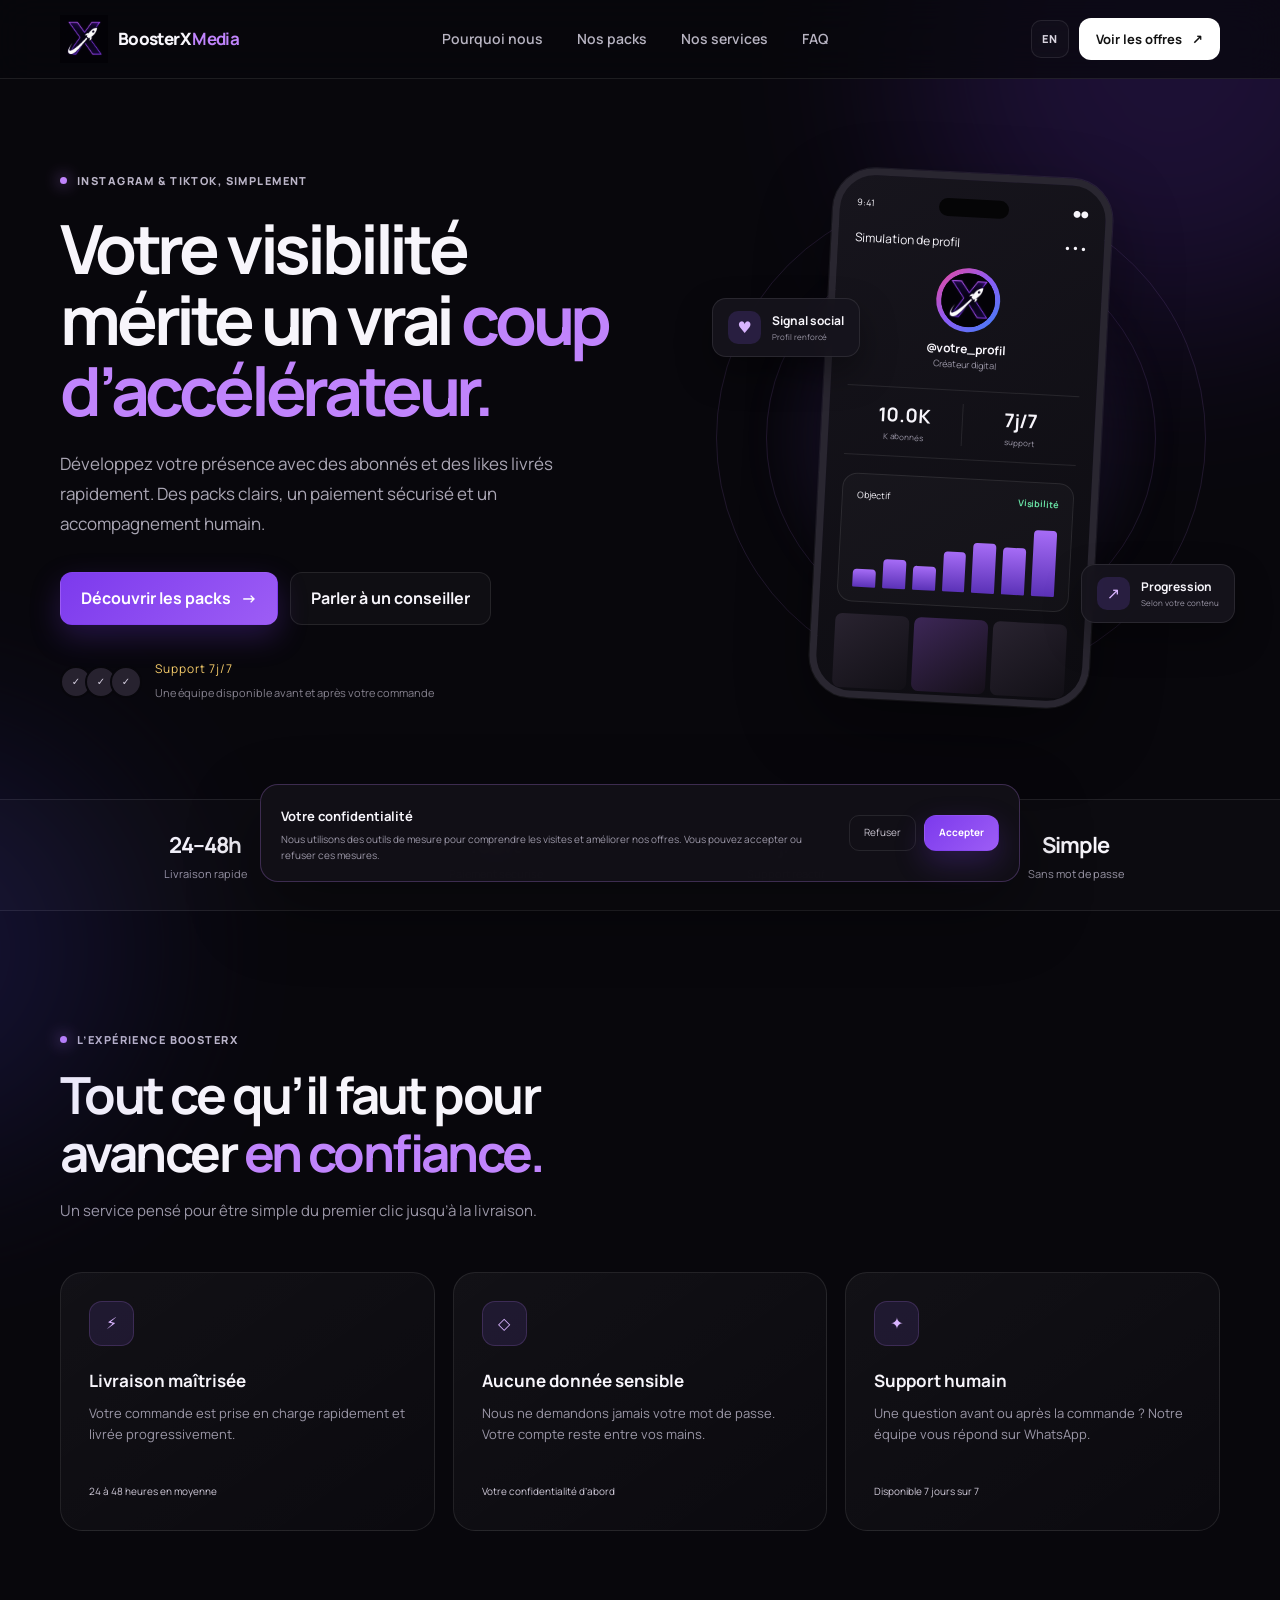
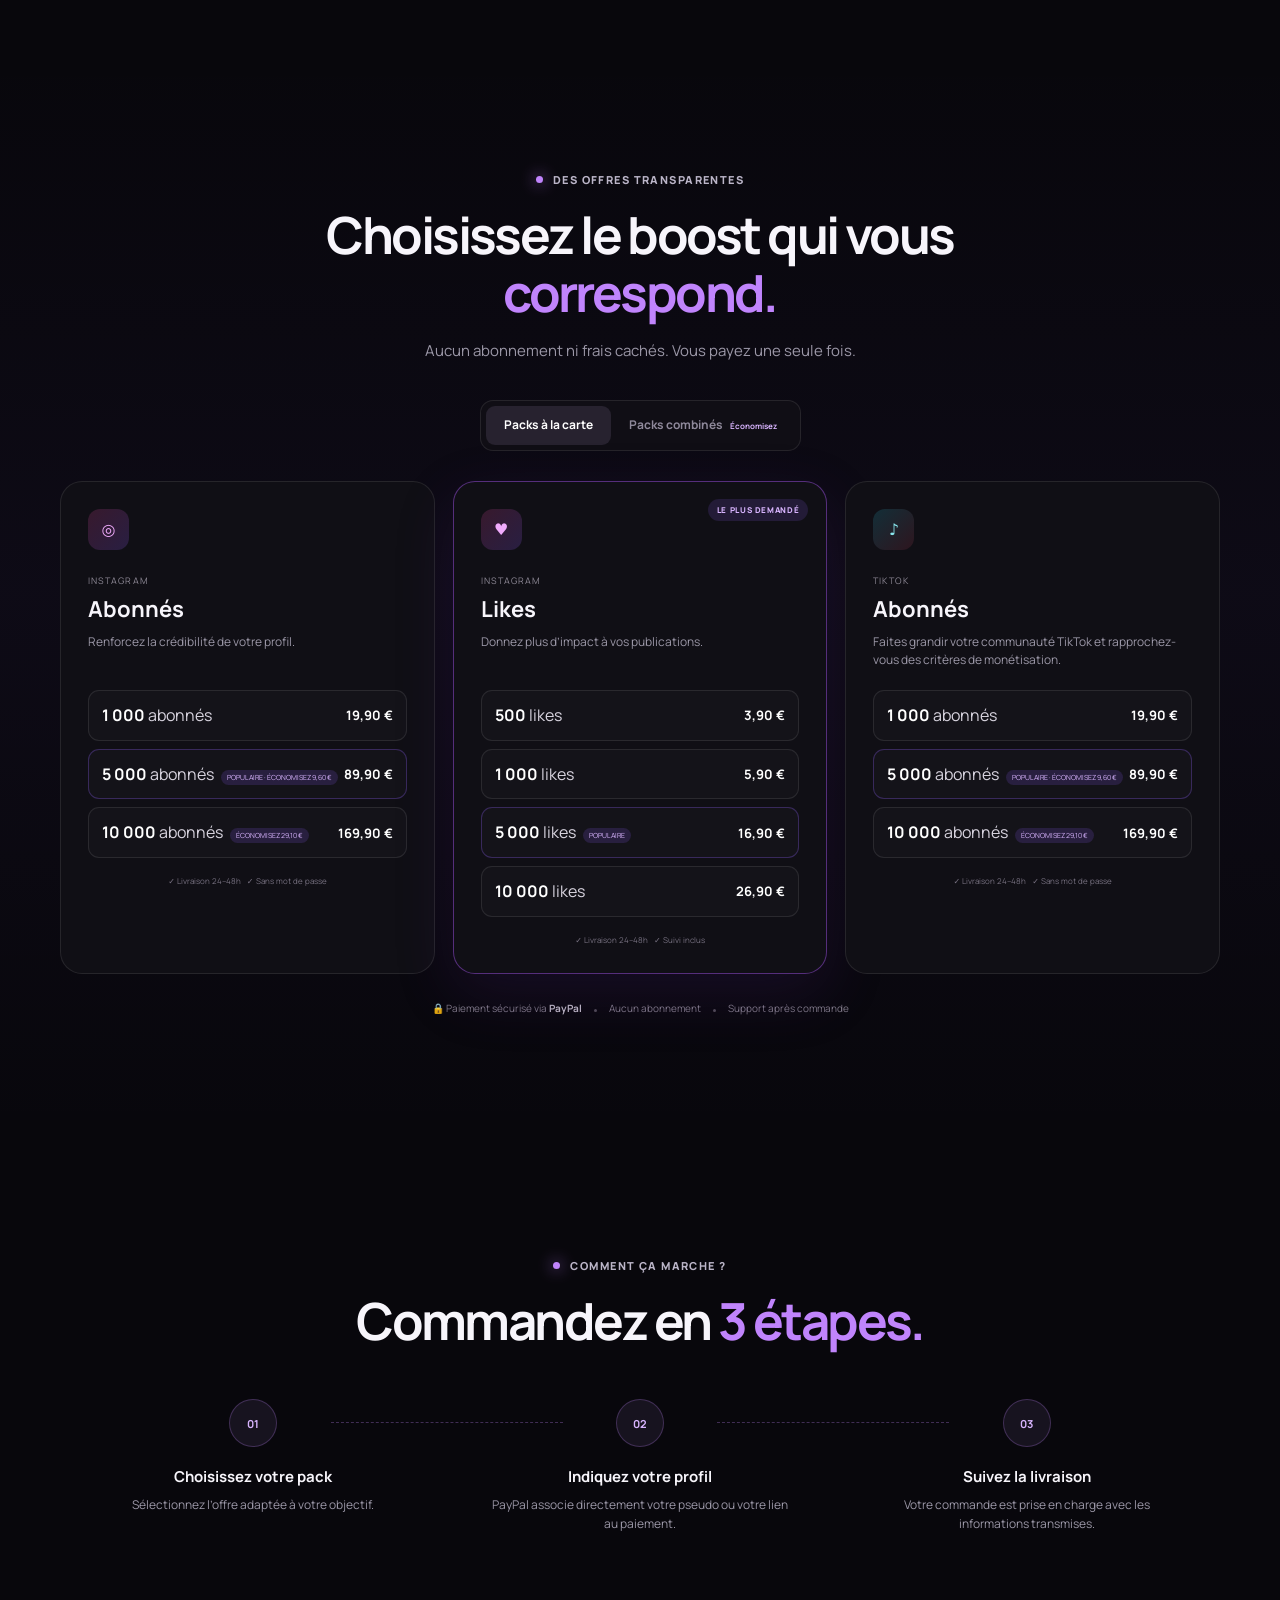
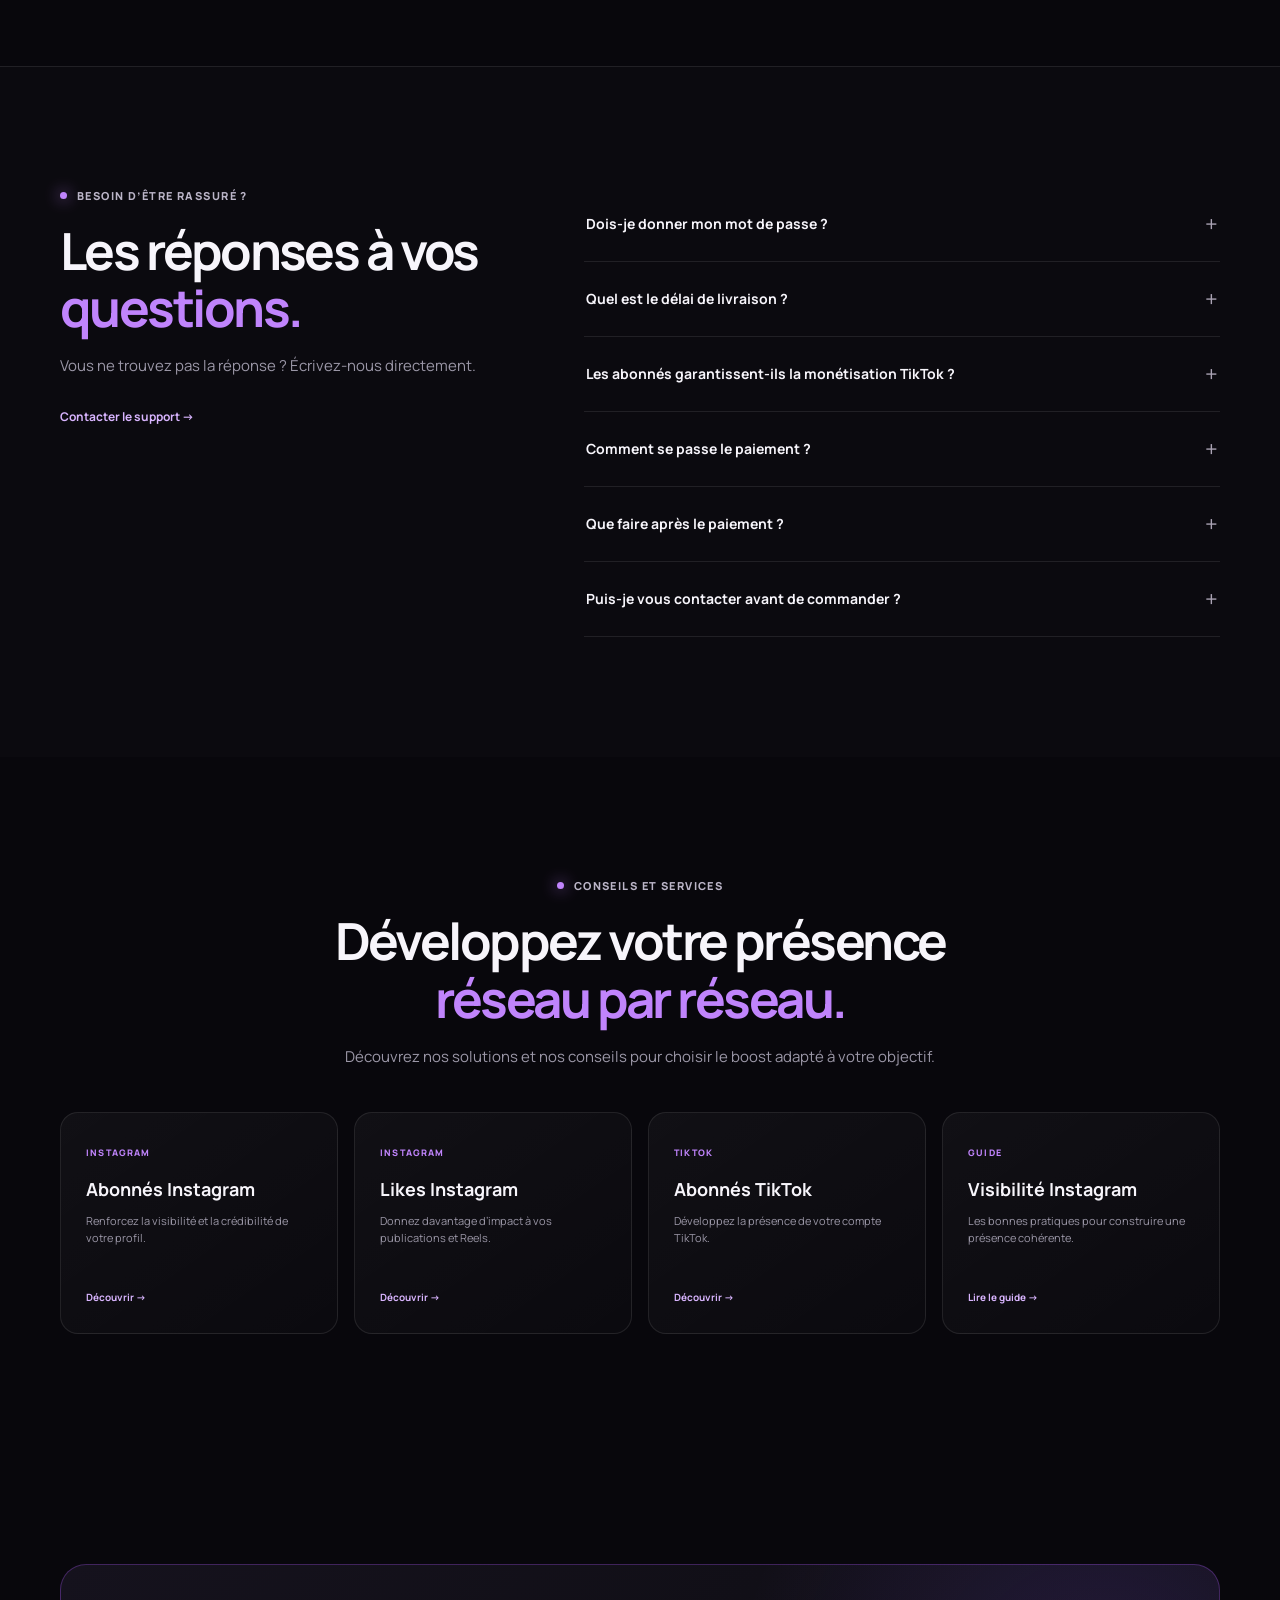
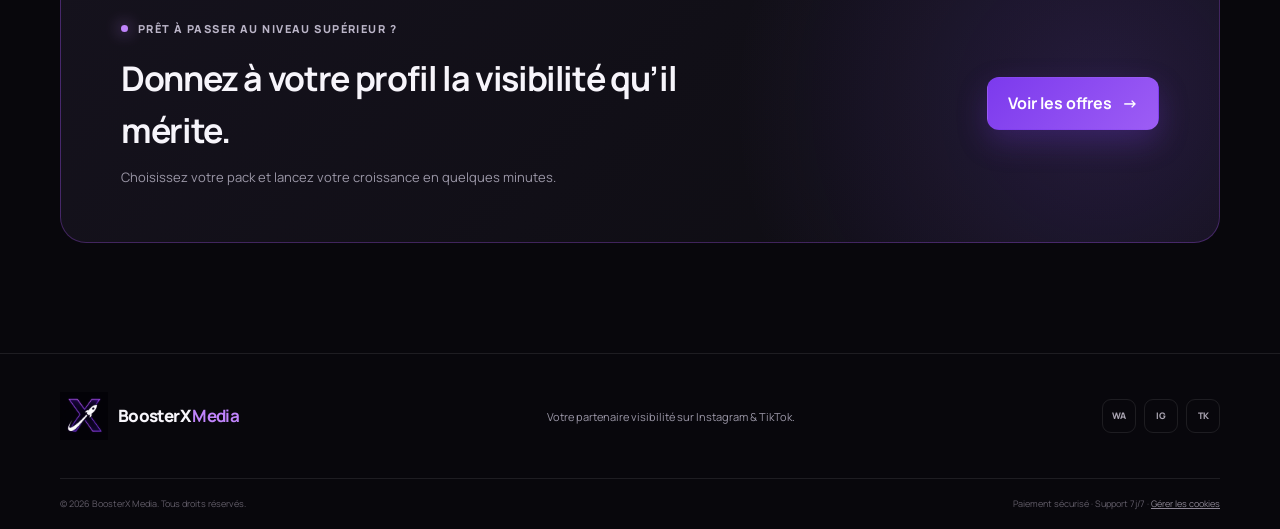
==== commit f98f4468: "Aligne les tarifs Instagram sur TikTok" ====
--- a/index.html
+++ b/index.html
@@ -118,9 +118,9 @@
 
         <div class="pack-panel active" id="single-packs">
           <article class="price-card reveal"><div class="platform-icon instagram">◎</div><div class="card-title"><span>Instagram</span><h3>Abonnés</h3></div><p>Renforcez la crédibilité de votre profil.</p><div class="choice-list">
-            <button class="order-btn" data-pack="Instagram Followers 1K" data-platform="Instagram" data-type="followers" data-amount="16.90"><span><b>1 000</b> abonnés</span><strong>16,90 €</strong></button>
-            <button class="order-btn popular-choice" data-pack="Instagram Followers 5K" data-platform="Instagram" data-type="followers" data-amount="69"><span><b>5 000</b> abonnés <small>Populaire</small></span><strong>69 €</strong></button>
-            <button class="order-btn" data-pack="Instagram Followers 10K" data-platform="Instagram" data-type="followers" data-amount="125"><span><b>10 000</b> abonnés</span><strong>125 €</strong></button>
+            <button class="order-btn" data-pack="Instagram Followers 1K" data-platform="Instagram" data-type="followers" data-amount="19.90"><span><b>1 000</b> abonnés</span><strong>19,90 €</strong></button>
+            <button class="order-btn popular-choice" data-pack="Instagram Followers 5K" data-platform="Instagram" data-type="followers" data-amount="89.90"><span><b>5 000</b> abonnés <small>Populaire · Économisez 9,60 €</small></span><strong>89,90 €</strong></button>
+            <button class="order-btn" data-pack="Instagram Followers 10K" data-platform="Instagram" data-type="followers" data-amount="169.90"><span><b>10 000</b> abonnés <small>Économisez 29,10 €</small></span><strong>169,90 €</strong></button>
           </div><div class="card-note">✓ Livraison 24–48h &nbsp; ✓ Sans mot de passe</div></article>
 
           <article class="price-card featured reveal"><div class="top-badge">Le plus demandé</div><div class="platform-icon instagram">♥</div><div class="card-title"><span>Instagram</span><h3>Likes</h3></div><p>Donnez plus d’impact à vos publications.</p><div class="choice-list">
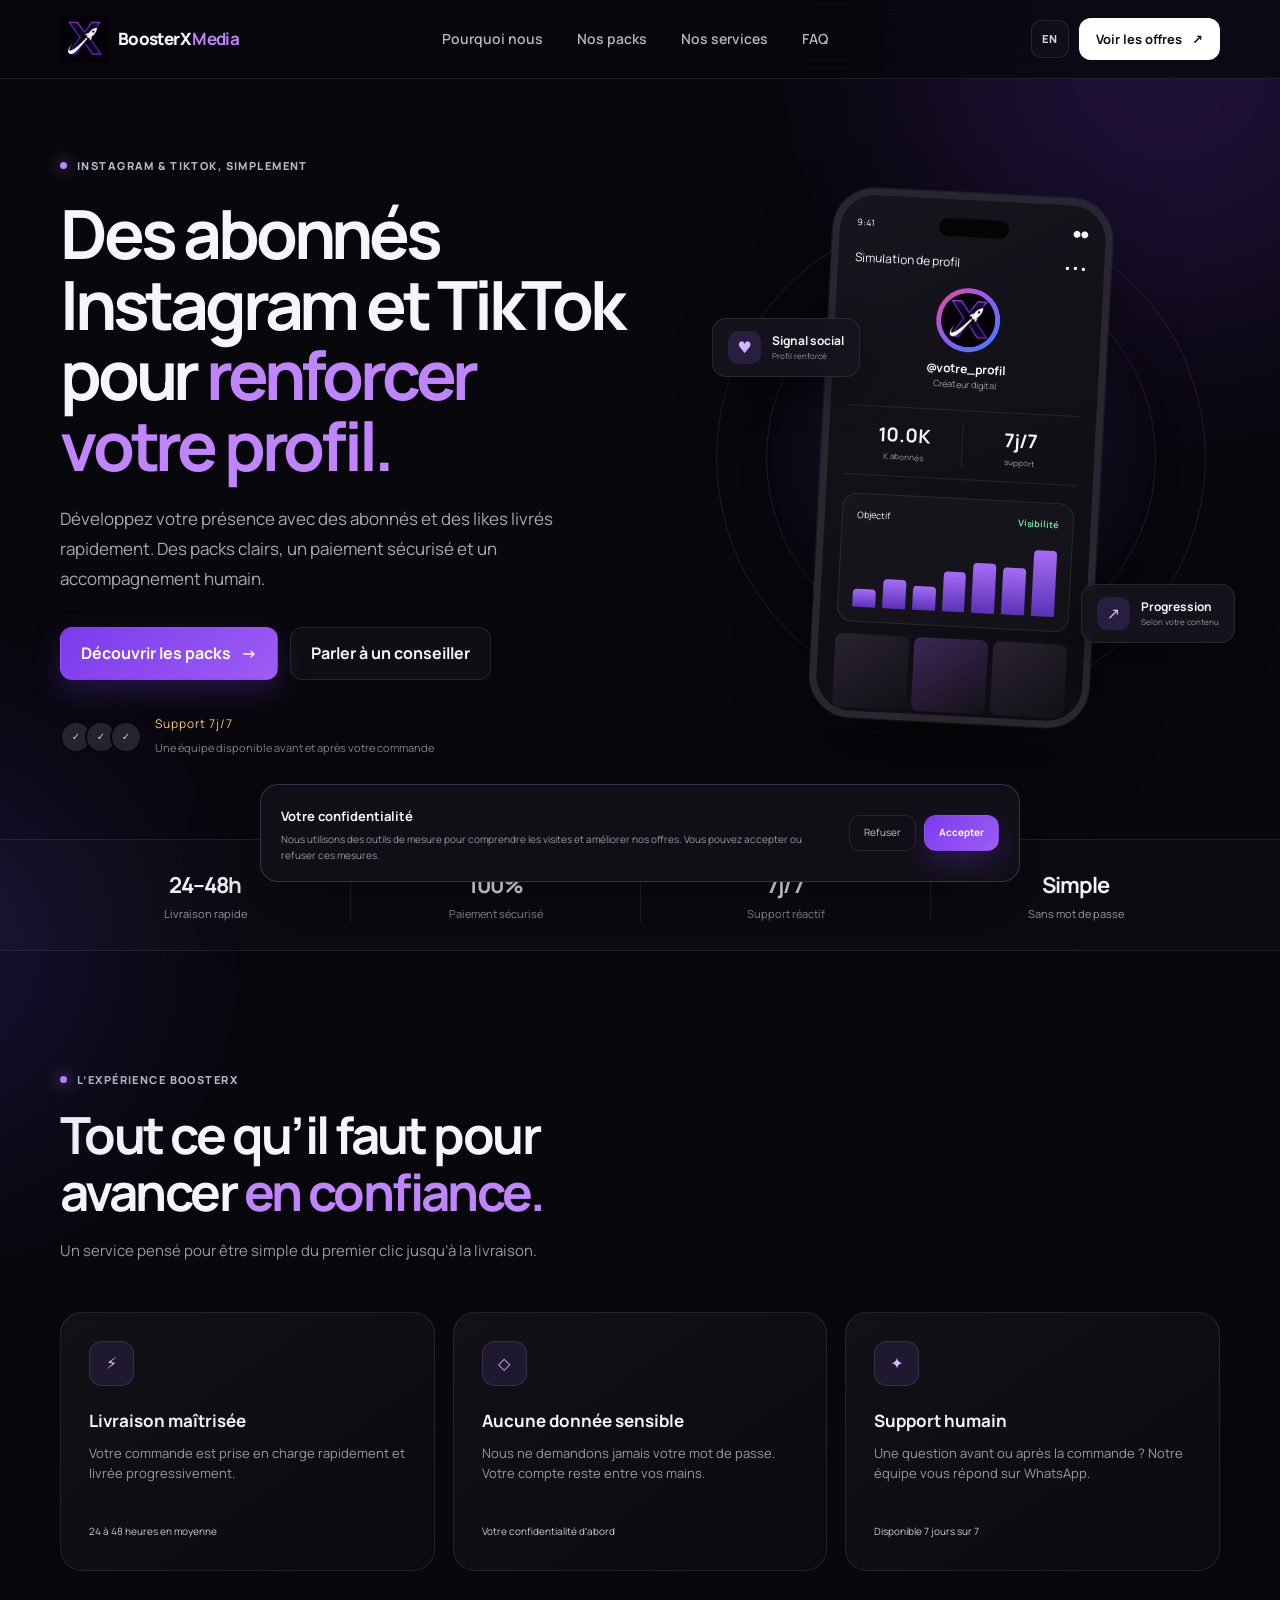
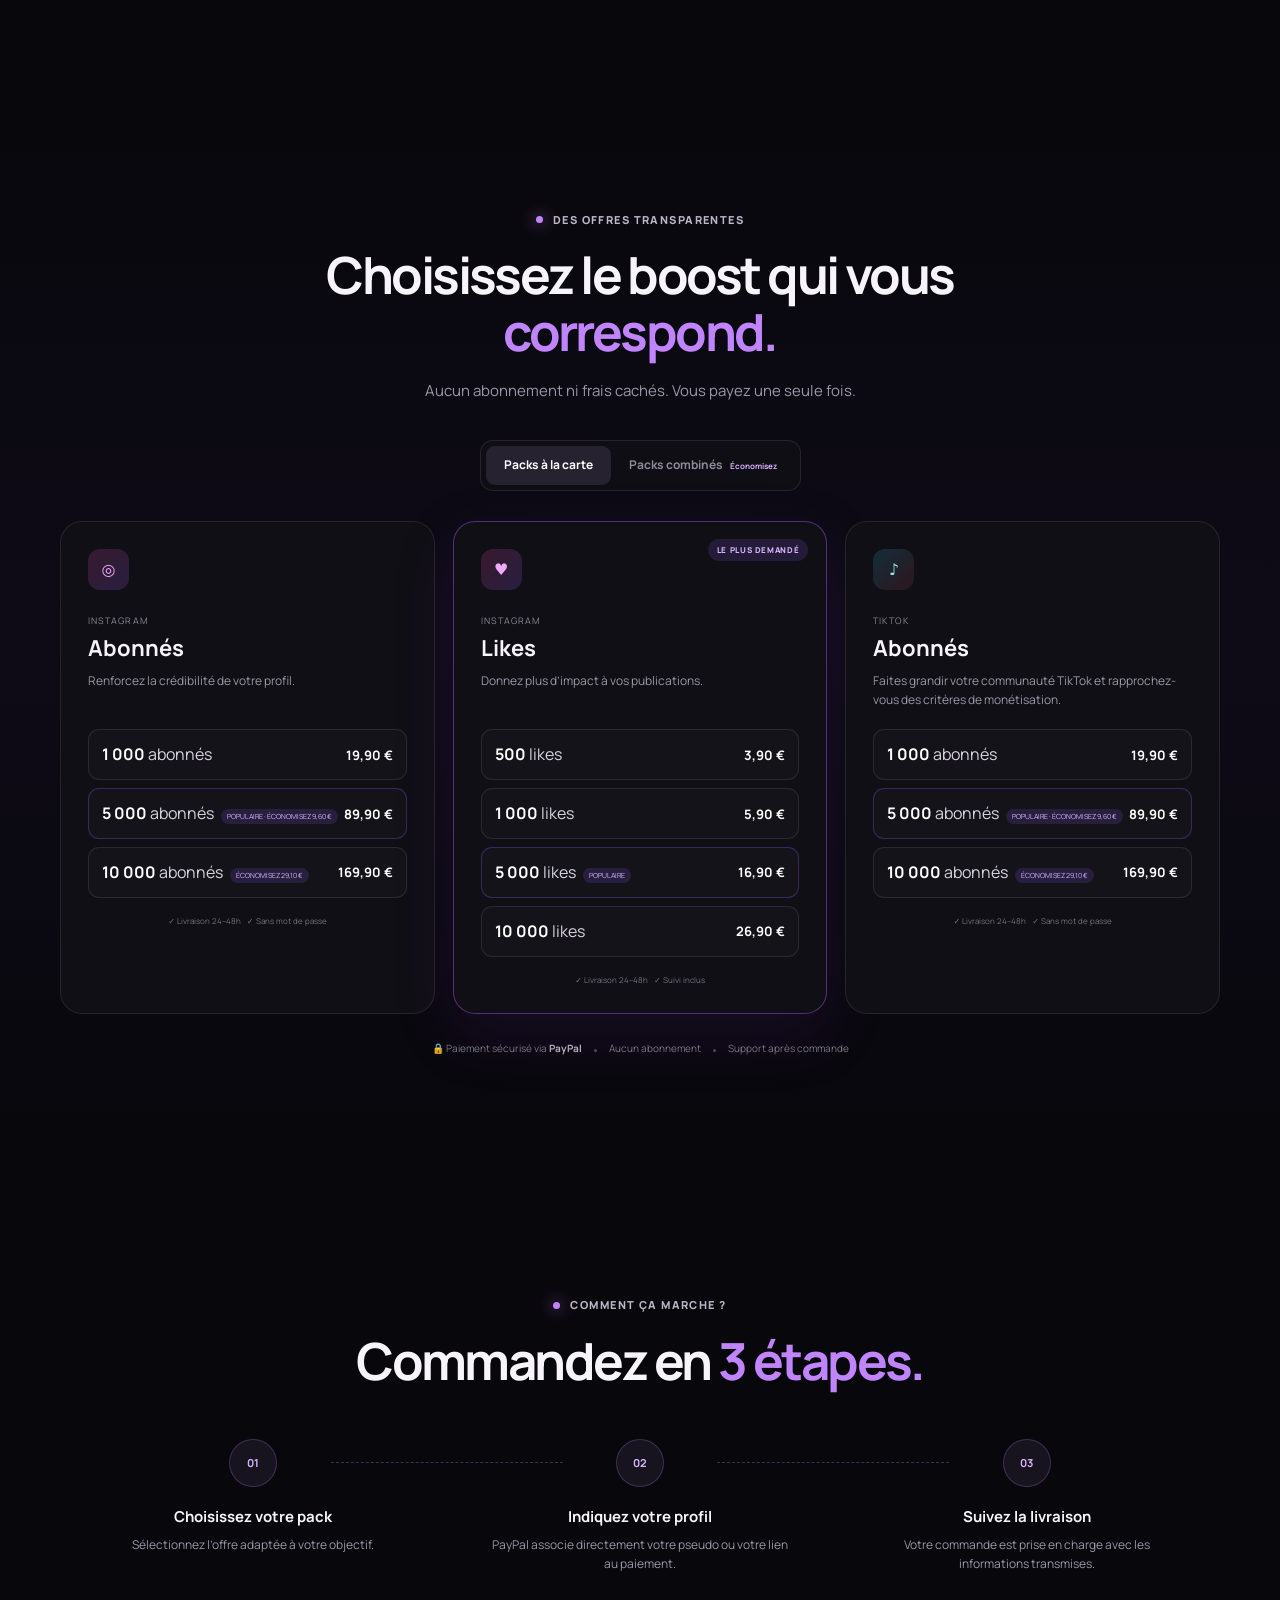
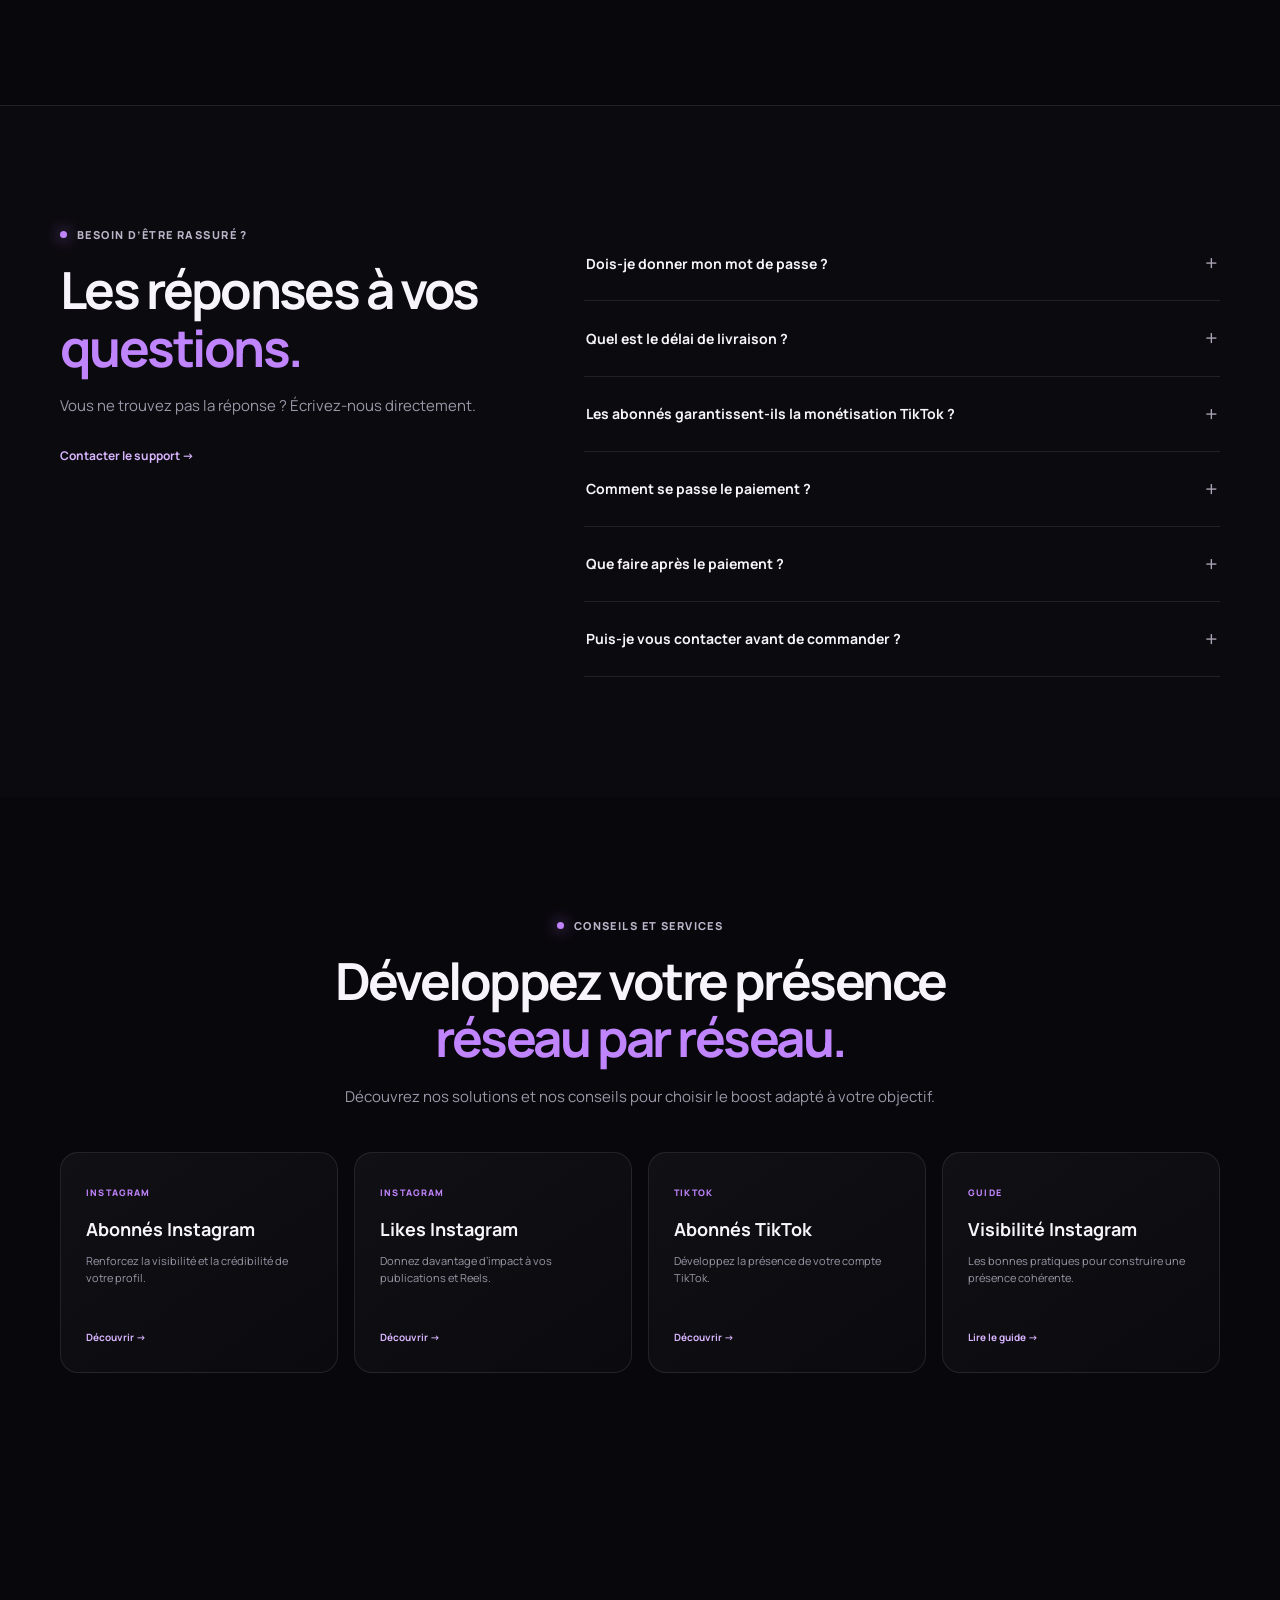
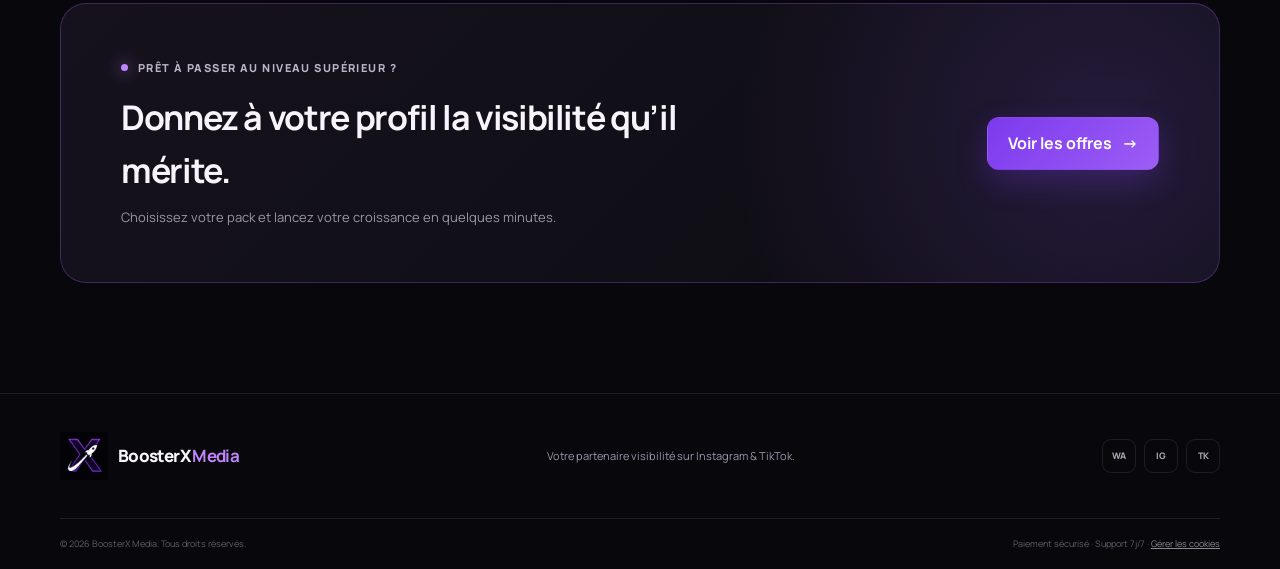
==== commit 9c8bbff0: "improve SEO foundations" ====
--- a/index.html
+++ b/index.html
@@ -3,8 +3,8 @@
 <head>
   <meta charset="utf-8">
   <meta name="viewport" content="width=device-width, initial-scale=1">
-  <title>Booster Instagram & TikTok — BoosterX Media</title>
-  <meta name="description" content="Boostez votre visibilité sur Instagram et TikTok avec des packs d’abonnés et de likes, une livraison rapide, un paiement sécurisé et un support humain.">
+  <title>Packs d’abonnés Instagram et TikTok | BoosterX Media</title>
+  <meta name="description" content="Découvrez les packs BoosterX Media pour acheter des abonnés Instagram, des likes Instagram et des abonnés TikTok, sans abonnement ni mot de passe.">
   <meta name="robots" content="index,follow,max-image-preview:large">
   <link rel="canonical" href="https://www.boosterxmedia.com/">
   <link rel="alternate" hreflang="fr" href="https://www.boosterxmedia.com/">
@@ -66,7 +66,7 @@
     <section class="hero container">
       <div class="hero-copy reveal">
         <div class="eyebrow"><span></span> Instagram & TikTok, simplement</div>
-        <h1>Votre visibilité mérite un vrai <em>coup d’accélérateur.</em></h1>
+        <h1>Des abonnés Instagram et TikTok pour <em>renforcer votre profil.</em></h1>
         <p>Développez votre présence avec des abonnés et des likes livrés rapidement. Des packs clairs, un paiement sécurisé et un accompagnement humain.</p>
         <div class="hero-actions">
           <a class="button button-primary" href="#packs">Découvrir les packs <span aria-hidden="true">→</span></a>
@@ -138,9 +138,9 @@
         </div>
 
         <div class="pack-panel combo-grid" id="combo-packs">
-          <article class="combo-card"><span>Starter</span><h3>1 000 <small>abonnés</small></h3><div class="plus">+</div><h3>1 000 <small>likes</small></h3><div class="combo-price">19,90 €</div><button class="order-btn button button-primary" data-pack="Pack Starter (1K abonnés + 1K likes)" data-platform="Instagram" data-type="combo" data-amount="19.90">Choisir Starter</button></article>
-          <article class="combo-card combo-featured"><div class="top-badge">Meilleur choix</div><span>Boost</span><h3>5 000 <small>abonnés</small></h3><div class="plus">+</div><h3>5 000 <small>likes</small></h3><div class="combo-price">79 €</div><button class="order-btn button button-primary" data-pack="Pack Boost (5K abonnés + 5K likes)" data-platform="Instagram" data-type="combo" data-amount="79">Choisir Boost</button></article>
-          <article class="combo-card"><span>Premium</span><h3>10 000 <small>abonnés</small></h3><div class="plus">+</div><h3>10 000 <small>likes</small></h3><div class="combo-price">139 €</div><button class="order-btn button button-primary" data-pack="Pack Premium (10K abonnés + 10K likes)" data-platform="Instagram" data-type="combo" data-amount="139">Choisir Premium</button></article>
+          <article class="combo-card"><span>Starter</span><h3>1 000 <small>abonnés</small></h3><div class="plus">+</div><h3>1 000 <small>likes</small></h3><div class="combo-price">22,90 €</div><div class="combo-saving">Économisez 2,90 €</div><button class="order-btn button button-primary" data-pack="Pack Starter (1K abonnés + 1K likes)" data-platform="Instagram" data-type="combo" data-amount="22.90">Choisir Starter</button></article>
+          <article class="combo-card combo-featured"><div class="top-badge">Meilleur choix</div><span>Boost</span><h3>5 000 <small>abonnés</small></h3><div class="plus">+</div><h3>5 000 <small>likes</small></h3><div class="combo-price">99,90 €</div><div class="combo-saving">Économisez 6,90 €</div><button class="order-btn button button-primary" data-pack="Pack Boost (5K abonnés + 5K likes)" data-platform="Instagram" data-type="combo" data-amount="99.90">Choisir Boost</button></article>
+          <article class="combo-card"><span>Premium</span><h3>10 000 <small>abonnés</small></h3><div class="plus">+</div><h3>10 000 <small>likes</small></h3><div class="combo-price">179,90 €</div><div class="combo-saving">Économisez 16,90 €</div><button class="order-btn button button-primary" data-pack="Pack Premium (10K abonnés + 10K likes)" data-platform="Instagram" data-type="combo" data-amount="179.90">Choisir Premium</button></article>
         </div>
         <div class="payment-line"><span>🔒</span> Paiement sécurisé via <b>PayPal</b> <i></i> Aucun abonnement <i></i> Support après commande</div>
       </div>
--- a/styles.css
+++ b/styles.css
@@ -1,4 +1,4 @@
-:root{--bg:#08070c;--surface:#111017;--surface2:#17151e;--line:rgba(255,255,255,.09);--text:#f7f5fb;--muted:#9b97a7;--purple:#8b5cf6;--purple2:#c084fc;--green:#68e1a4;--radius:22px;--shadow:0 28px 70px rgba(0,0,0,.38)}*{box-sizing:border-box}html{scroll-behavior:smooth}body{margin:0;background:var(--bg);color:var(--text);font-family:Manrope,system-ui,sans-serif;line-height:1.55;overflow-x:hidden}button,input{font:inherit}button,a{-webkit-tap-highlight-color:transparent}a{color:inherit;text-decoration:none}.container{width:min(1160px,calc(100% - 40px));margin-inline:auto}.skip-link{position:fixed;left:16px;top:-80px;background:#fff;color:#000;padding:10px 16px;z-index:1000;border-radius:8px}.skip-link:focus{top:16px}.ambient{position:absolute;border-radius:999px;pointer-events:none;filter:blur(100px);opacity:.18}.ambient-one{width:520px;height:520px;background:#7c3aed;top:-200px;right:-150px}.ambient-two{width:400px;height:400px;background:#4f46e5;top:750px;left:-280px}.site-header{position:relative;z-index:20;border-bottom:1px solid var(--line);background:rgba(8,7,12,.72);backdrop-filter:blur(18px)}.nav-wrap{height:78px;display:flex;align-items:center;justify-content:space-between}.brand{display:flex;align-items:center;gap:10px;font-weight:800;letter-spacing:-.04em}.brand img{width:48px;height:48px;object-fit:contain}.brand span{font-size:17px}.brand strong{color:var(--purple2)}.desktop-nav{display:flex;gap:34px;color:#b8b4c2;font-size:14px;font-weight:600}.desktop-nav a{transition:.2s}.desktop-nav a:hover{color:#fff}.button{border:1px solid transparent;display:inline-flex;align-items:center;justify-content:center;gap:10px;border-radius:12px;padding:13px 20px;font-weight:700;cursor:pointer;transition:transform .2s,box-shadow .2s,border-color .2s}.button:hover{transform:translateY(-2px)}.button-small{padding:10px 16px;font-size:13px;background:#fff;color:#111}.button-primary{background:linear-gradient(135deg,#7c3aed,#9d5df5);box-shadow:0 12px 30px rgba(124,58,237,.25);color:#fff}.button-primary:hover{box-shadow:0 16px 40px rgba(124,58,237,.38)}.button-ghost{border-color:var(--line);background:rgba(255,255,255,.03)}.hero{min-height:720px;display:grid;grid-template-columns:1.05fr .95fr;gap:70px;align-items:center;padding-top:78px;padding-bottom:80px;position:relative}.eyebrow{display:flex;align-items:center;gap:10px;text-transform:uppercase;letter-spacing:.13em;color:#bbb5c8;font-size:11px;font-weight:800}.eyebrow span{width:7px;height:7px;border-radius:50%;background:var(--purple2);box-shadow:0 0 16px var(--purple2)}h1,h2,h3,p{margin-top:0}.hero h1{font-size:clamp(47px,5.3vw,76px);line-height:1.04;letter-spacing:-.062em;margin:24px 0}.hero h1 em,.section-heading h2 em{font-style:normal;color:var(--purple2)}.hero-copy>p{font-size:17px;color:#aaa6b4;max-width:610px;line-height:1.75}.hero-actions{display:flex;gap:12px;margin-top:34px}.hero-proof{display:flex;align-items:center;gap:13px;margin-top:35px}.avatars{display:flex}.avatars span{display:grid;place-items:center;width:32px;height:32px;border-radius:50%;background:#27222f;border:2px solid var(--bg);margin-left:-7px;color:#d8d2e3;font-size:10px;font-weight:800}.avatars span:first-child{margin-left:0}.stars{color:#f3c969;font-size:12px;letter-spacing:1px}.hero-proof small{color:#85818e;font-size:11px}.hero-visual{height:560px;position:relative;display:grid;place-items:center}.hero-visual:before{content:"";position:absolute;width:410px;height:410px;border-radius:50%;background:radial-gradient(circle,rgba(139,92,246,.32),transparent 67%);filter:blur(18px)}.orbit{position:absolute;border:1px solid rgba(192,132,252,.13);border-radius:50%}.orbit-one{width:490px;height:490px}.orbit-two{width:390px;height:390px}.phone{width:280px;height:530px;padding:19px 17px;border:7px solid #292630;border-radius:42px;background:linear-gradient(150deg,#17151d,#0d0c11);box-shadow:var(--shadow),0 0 0 1px rgba(255,255,255,.08);position:relative;z-index:2;transform:rotate(3deg)}.phone-top,.social-head{display:flex;justify-content:space-between;align-items:center;font-size:9px}.phone-top i{width:70px;height:18px;background:#050506;border-radius:20px}.social-head{font-size:12px;margin-top:17px}.profile{text-align:center;display:flex;flex-direction:column;align-items:center;margin-top:15px}.profile-logo{width:64px;height:64px;border-radius:50%;padding:5px;background:linear-gradient(135deg,#ec4899,#8b5cf6,#3b82f6)}.profile-logo img{width:100%;height:100%;object-fit:contain;background:#0d0c12;border-radius:50%}.profile strong{font-size:12px;margin-top:8px}.profile span{font-size:9px;color:var(--muted)}.metrics{display:grid;grid-template-columns:1fr 1fr;margin:18px 0;padding:13px 0;border-block:1px solid var(--line)}.metrics div{display:flex;flex-direction:column;align-items:center}.metrics div+div{border-left:1px solid var(--line)}.metrics b{font-size:19px}.metrics span{font-size:8px;color:var(--muted)}.chart{padding:14px;border:1px solid var(--line);border-radius:15px;background:rgba(255,255,255,.025)}.chart-head{display:flex;justify-content:space-between;font-size:9px}.chart-head strong{color:var(--green)}.bars{height:75px;display:flex;align-items:end;gap:7px;margin-top:10px}.bars i{flex:1;border-radius:4px 4px 1px 1px;background:linear-gradient(#a66cf6,#5b32b7);height:24%}.bars i:nth-child(2){height:38%}.bars i:nth-child(3){height:32%}.bars i:nth-child(4){height:53%}.bars i:nth-child(5){height:67%}.bars i:nth-child(6){height:62%}.bars i:nth-child(7){height:88%}.mini-posts{display:grid;grid-template-columns:repeat(3,1fr);gap:5px;margin-top:12px}.mini-posts span{aspect-ratio:1;border-radius:7px;background:linear-gradient(145deg,#292330,#121016)}.mini-posts span:nth-child(2){background:linear-gradient(145deg,#3d2757,#151019)}.float-card{position:absolute;z-index:3;display:flex;gap:11px;align-items:center;padding:12px 15px;background:rgba(22,20,29,.92);border:1px solid var(--line);border-radius:14px;box-shadow:0 16px 35px rgba(0,0,0,.35);backdrop-filter:blur(12px);animation:float 4s ease-in-out infinite}.float-card>span{width:33px;height:33px;display:grid;place-items:center;border-radius:10px;background:rgba(139,92,246,.17);color:#d8b4fe}.float-card div{display:flex;flex-direction:column}.float-card b{font-size:12px}.float-card small{font-size:8px;color:var(--muted)}.float-like{left:10px;top:140px}.float-growth{right:-15px;bottom:95px;animation-delay:-2s}@keyframes float{50%{transform:translateY(-9px)}}.trust-strip{border-block:1px solid var(--line);background:rgba(255,255,255,.017)}.trust-grid{display:grid;grid-template-columns:repeat(4,1fr);padding-block:28px}.trust-grid div{display:flex;flex-direction:column;align-items:center}.trust-grid div+div{border-left:1px solid var(--line)}.trust-grid b{font-size:22px;letter-spacing:-.04em}.trust-grid span{font-size:11px;color:var(--muted);margin-top:3px}.section{padding-top:120px;padding-bottom:120px}.section-heading{max-width:640px}.section-heading.centered{text-align:center;margin-inline:auto}.section-heading.centered .eyebrow{justify-content:center}.section-heading h2{font-size:clamp(34px,4vw,54px);line-height:1.12;letter-spacing:-.05em;margin:18px 0}.section-heading>p{color:var(--muted);font-size:15px}.benefits-grid{display:grid;grid-template-columns:repeat(3,1fr);gap:18px;margin-top:50px}.benefit-card{padding:28px;border:1px solid var(--line);background:linear-gradient(145deg,rgba(255,255,255,.045),rgba(255,255,255,.015));border-radius:var(--radius);transition:.3s}.benefit-card:hover{transform:translateY(-5px);border-color:rgba(192,132,252,.28)}.icon-box{width:45px;height:45px;display:grid;place-items:center;background:rgba(139,92,246,.12);border:1px solid rgba(192,132,252,.18);border-radius:13px;color:#d8b4fe}.benefit-card h3{font-size:17px;margin:22px 0 9px}.benefit-card p{color:var(--muted);font-size:13px;min-height:61px}.benefit-card>span{font-size:10px;color:#cfc9d8}.packs-section{background:linear-gradient(180deg,transparent,rgba(139,92,246,.045),transparent)}.tabs{width:max-content;margin:38px auto 30px;padding:5px;border:1px solid var(--line);background:#100e15;border-radius:13px}.tab{border:0;background:transparent;color:#8f899b;padding:10px 18px;border-radius:9px;cursor:pointer;font-size:12px;font-weight:700}.tab span{font-size:8px;color:#d8b4fe;margin-left:5px}.tab.active{background:#27222f;color:#fff}.pack-panel{display:none}.pack-panel.active{display:grid}.pack-panel{grid-template-columns:repeat(3,1fr);gap:18px}.price-card,.combo-card{position:relative;padding:27px;border:1px solid var(--line);background:#100f15;border-radius:var(--radius)}.price-card.featured{border-color:rgba(168,85,247,.45);box-shadow:0 20px 60px rgba(84,34,135,.18)}.top-badge{position:absolute;right:18px;top:17px;padding:5px 9px;border-radius:99px;background:rgba(139,92,246,.15);color:#d8b4fe;font-size:8px;font-weight:800;text-transform:uppercase;letter-spacing:.08em}.platform-icon{width:41px;height:41px;display:grid;place-items:center;border-radius:12px;font-weight:800}.platform-icon.instagram{background:linear-gradient(135deg,rgba(236,72,153,.18),rgba(139,92,246,.2));color:#f0abfc}.platform-icon.tiktok{background:linear-gradient(135deg,rgba(34,211,238,.16),rgba(244,63,94,.13));color:#8ae8ef}.card-title{margin:16px 0 7px}.card-title span{font-size:9px;color:#8e8996;text-transform:uppercase;letter-spacing:.12em}.card-title h3{font-size:22px;margin:1px 0}.price-card>p{font-size:12px;color:var(--muted);min-height:38px}.choice-list{display:grid;gap:8px;margin-top:19px}.choice-list .order-btn{width:100%;border:1px solid var(--line);background:rgba(255,255,255,.02);color:#d8d4df;border-radius:11px;padding:12px 13px;display:flex;justify-content:space-between;align-items:center;cursor:pointer;transition:.2s;text-align:left}.choice-list .order-btn:hover{border-color:#8150ce;background:rgba(139,92,246,.08)}.choice-list b{color:#fff}.choice-list strong{color:#fff;font-size:13px}.choice-list small{font-size:7px;padding:3px 6px;color:#d8b4fe;background:rgba(139,92,246,.17);border-radius:99px;margin-left:4px;text-transform:uppercase}.popular-choice{border-color:rgba(139,92,246,.3)!important}.card-note{font-size:8px;color:#777180;text-align:center;margin-top:17px}.combo-grid{grid-template-columns:repeat(3,1fr);gap:18px}.combo-card{text-align:center;padding:38px 25px}.combo-card>span{text-transform:uppercase;letter-spacing:.15em;color:#b89bdd;font-size:10px;font-weight:800}.combo-card h3{font-size:30px;margin:18px 0}.combo-card h3 small{display:block;font-weight:500;font-size:10px;color:var(--muted)}.plus{color:#716b79}.combo-price{font-size:32px;font-weight:800;margin:25px 0}.combo-card .button{width:100%}.combo-featured{border-color:rgba(139,92,246,.5);transform:translateY(-7px)}.payment-line{text-align:center;margin-top:27px;color:#7f7988;font-size:10px}.payment-line span{color:var(--green)}.payment-line b{color:#bcb7c5}.payment-line i{display:inline-block;width:3px;height:3px;border-radius:50%;background:#504b56;margin:0 10px}.process-section .section-heading{text-align:center;margin:auto}.process-section .section-heading .eyebrow{justify-content:center}.steps{display:grid;grid-template-columns:repeat(3,1fr);margin-top:50px;counter-reset:x}.steps article{padding:0 45px;text-align:center;position:relative}.steps article+article:before{content:"";position:absolute;left:-30%;top:23px;width:60%;border-top:1px dashed rgba(192,132,252,.3)}.steps b{width:48px;height:48px;border-radius:50%;display:grid;place-items:center;margin:auto;background:#17131f;border:1px solid rgba(192,132,252,.25);color:#d8b4fe;font-size:11px}.steps h3{font-size:15px;margin:18px 0 8px}.steps p{color:var(--muted);font-size:12px}.faq-section{border-top:1px solid var(--line);background:rgba(255,255,255,.012)}.faq-layout{display:grid;grid-template-columns:.8fr 1.2fr;gap:100px}.text-link{display:inline-block;color:#d8b4fe;font-size:12px;font-weight:700;margin-top:15px}.faq-list details{border-bottom:1px solid var(--line);padding:20px 2px}.faq-list summary{list-style:none;cursor:pointer;font-weight:700;font-size:14px;display:flex;justify-content:space-between;align-items:center}.faq-list summary::-webkit-details-marker{display:none}.faq-list summary span{font-size:22px;color:#aaa3b4;font-weight:400;transition:.2s}.faq-list details[open] summary span{transform:rotate(45deg)}.faq-list p{color:var(--muted);font-size:12px;line-height:1.75;padding-right:40px;margin:13px 0 0}.cta-section{margin-top:110px;margin-bottom:110px;padding:55px 60px;border:1px solid rgba(168,85,247,.3);border-radius:26px;background:radial-gradient(circle at 90% 50%,rgba(139,92,246,.18),transparent 35%),linear-gradient(135deg,#15121d,#0d0c11);display:flex;justify-content:space-between;align-items:center}.cta-section h2{font-size:34px;letter-spacing:-.04em;max-width:650px;margin:15px 0 10px}.cta-section p{color:var(--muted);font-size:13px;margin:0}.footer{border-top:1px solid var(--line)}.footer-top{display:flex;align-items:center;justify-content:space-between;padding-block:38px}.footer-top>p{margin:0;color:var(--muted);font-size:11px}.social-links{display:flex;gap:8px}.social-links a{width:34px;height:34px;display:grid;place-items:center;border:1px solid var(--line);border-radius:9px;font-size:9px;font-weight:800;color:#aaa5b2}.footer-bottom{border-top:1px solid var(--line);padding-block:18px;display:flex;justify-content:space-between;color:#625d69;font-size:9px}.modal{position:fixed;inset:0;z-index:100;display:none;align-items:center;justify-content:center;padding:20px}.modal.open{display:flex}.modal-backdrop{position:absolute;inset:0;background:rgba(3,3,5,.78);backdrop-filter:blur(8px)}.modal-card{position:relative;width:min(480px,100%);max-height:calc(100vh - 30px);overflow:auto;padding:34px;background:#121017;border:1px solid rgba(255,255,255,.12);border-radius:24px;box-shadow:var(--shadow)}.modal-close{position:absolute;right:18px;top:15px;border:0;background:transparent;color:#aaa;font-size:26px;cursor:pointer}.modal-icon{width:42px;height:42px;display:grid;place-items:center;border-radius:12px;background:rgba(139,92,246,.15);color:#d8b4fe}.modal-kicker{display:block;font-size:9px;text-transform:uppercase;letter-spacing:.12em;color:#9f99a9;font-weight:800;margin-top:15px}.modal-card h2{font-size:27px;margin:4px 0}.modal-card>p{color:#c4a7e8;font-size:12px}.modal-card form{display:grid;gap:14px;margin-top:22px}.modal-card label{font-size:11px;font-weight:700;color:#c9c4d0}.modal-card label>span{color:#c084fc}.modal-card input{width:100%;margin-top:6px;padding:12px 13px;border:1px solid var(--line);border-radius:10px;background:#0b0a0e;color:#fff;outline:none;font-size:13px}.modal-card input:focus{border-color:#8b5cf6;box-shadow:0 0 0 3px rgba(139,92,246,.12)}.input-wrap{position:relative}.input-wrap i{position:absolute;left:13px;top:17px;color:#766f80;font-style:normal}.input-wrap input{padding-left:31px}.secure-note{padding:10px 12px;border-radius:9px;background:rgba(104,225,164,.06);color:#83c8a6;font-size:9px}.submit-button{width:100%;justify-content:space-between;margin-top:3px}.modal-foot{text-align:center;color:#716b78;font-size:8px}.toast{position:fixed;right:20px;bottom:20px;z-index:120;display:flex;gap:10px;align-items:center;padding:13px 16px;border:1px solid var(--line);background:#17141d;border-radius:13px;box-shadow:var(--shadow);transform:translateY(120px);opacity:0;transition:.3s}.toast.show{transform:none;opacity:1}.toast>span{color:var(--green)}.toast div{display:flex;flex-direction:column}.toast b{font-size:10px}.toast small{font-size:8px;color:var(--muted)}.reveal{opacity:0;transform:translateY(22px);transition:opacity .7s ease,transform .7s ease}.reveal.visible{opacity:1;transform:none}
+:root{--bg:#08070c;--surface:#111017;--surface2:#17151e;--line:rgba(255,255,255,.09);--text:#f7f5fb;--muted:#9b97a7;--purple:#8b5cf6;--purple2:#c084fc;--green:#68e1a4;--radius:22px;--shadow:0 28px 70px rgba(0,0,0,.38)}*{box-sizing:border-box}html{scroll-behavior:smooth}body{margin:0;background:var(--bg);color:var(--text);font-family:Manrope,system-ui,sans-serif;line-height:1.55;overflow-x:hidden}button,input{font:inherit}button,a{-webkit-tap-highlight-color:transparent}a{color:inherit;text-decoration:none}.container{width:min(1160px,calc(100% - 40px));margin-inline:auto}.skip-link{position:fixed;left:16px;top:-80px;background:#fff;color:#000;padding:10px 16px;z-index:1000;border-radius:8px}.skip-link:focus{top:16px}.ambient{position:absolute;border-radius:999px;pointer-events:none;filter:blur(100px);opacity:.18}.ambient-one{width:520px;height:520px;background:#7c3aed;top:-200px;right:-150px}.ambient-two{width:400px;height:400px;background:#4f46e5;top:750px;left:-280px}.site-header{position:relative;z-index:20;border-bottom:1px solid var(--line);background:rgba(8,7,12,.72);backdrop-filter:blur(18px)}.nav-wrap{height:78px;display:flex;align-items:center;justify-content:space-between}.brand{display:flex;align-items:center;gap:10px;font-weight:800;letter-spacing:-.04em}.brand img{width:48px;height:48px;object-fit:contain}.brand span{font-size:17px}.brand strong{color:var(--purple2)}.desktop-nav{display:flex;gap:34px;color:#b8b4c2;font-size:14px;font-weight:600}.desktop-nav a{transition:.2s}.desktop-nav a:hover{color:#fff}.button{border:1px solid transparent;display:inline-flex;align-items:center;justify-content:center;gap:10px;border-radius:12px;padding:13px 20px;font-weight:700;cursor:pointer;transition:transform .2s,box-shadow .2s,border-color .2s}.button:hover{transform:translateY(-2px)}.button-small{padding:10px 16px;font-size:13px;background:#fff;color:#111}.button-primary{background:linear-gradient(135deg,#7c3aed,#9d5df5);box-shadow:0 12px 30px rgba(124,58,237,.25);color:#fff}.button-primary:hover{box-shadow:0 16px 40px rgba(124,58,237,.38)}.button-ghost{border-color:var(--line);background:rgba(255,255,255,.03)}.hero{min-height:720px;display:grid;grid-template-columns:1.05fr .95fr;gap:70px;align-items:center;padding-top:78px;padding-bottom:80px;position:relative}.eyebrow{display:flex;align-items:center;gap:10px;text-transform:uppercase;letter-spacing:.13em;color:#bbb5c8;font-size:11px;font-weight:800}.eyebrow span{width:7px;height:7px;border-radius:50%;background:var(--purple2);box-shadow:0 0 16px var(--purple2)}h1,h2,h3,p{margin-top:0}.hero h1{font-size:clamp(47px,5.3vw,76px);line-height:1.04;letter-spacing:-.062em;margin:24px 0}.hero h1 em,.section-heading h2 em{font-style:normal;color:var(--purple2)}.hero-copy>p{font-size:17px;color:#aaa6b4;max-width:610px;line-height:1.75}.hero-actions{display:flex;gap:12px;margin-top:34px}.hero-proof{display:flex;align-items:center;gap:13px;margin-top:35px}.avatars{display:flex}.avatars span{display:grid;place-items:center;width:32px;height:32px;border-radius:50%;background:#27222f;border:2px solid var(--bg);margin-left:-7px;color:#d8d2e3;font-size:10px;font-weight:800}.avatars span:first-child{margin-left:0}.stars{color:#f3c969;font-size:12px;letter-spacing:1px}.hero-proof small{color:#85818e;font-size:11px}.hero-visual{height:560px;position:relative;display:grid;place-items:center}.hero-visual:before{content:"";position:absolute;width:410px;height:410px;border-radius:50%;background:radial-gradient(circle,rgba(139,92,246,.32),transparent 67%);filter:blur(18px)}.orbit{position:absolute;border:1px solid rgba(192,132,252,.13);border-radius:50%}.orbit-one{width:490px;height:490px}.orbit-two{width:390px;height:390px}.phone{width:280px;height:530px;padding:19px 17px;border:7px solid #292630;border-radius:42px;background:linear-gradient(150deg,#17151d,#0d0c11);box-shadow:var(--shadow),0 0 0 1px rgba(255,255,255,.08);position:relative;z-index:2;transform:rotate(3deg)}.phone-top,.social-head{display:flex;justify-content:space-between;align-items:center;font-size:9px}.phone-top i{width:70px;height:18px;background:#050506;border-radius:20px}.social-head{font-size:12px;margin-top:17px}.profile{text-align:center;display:flex;flex-direction:column;align-items:center;margin-top:15px}.profile-logo{width:64px;height:64px;border-radius:50%;padding:5px;background:linear-gradient(135deg,#ec4899,#8b5cf6,#3b82f6)}.profile-logo img{width:100%;height:100%;object-fit:contain;background:#0d0c12;border-radius:50%}.profile strong{font-size:12px;margin-top:8px}.profile span{font-size:9px;color:var(--muted)}.metrics{display:grid;grid-template-columns:1fr 1fr;margin:18px 0;padding:13px 0;border-block:1px solid var(--line)}.metrics div{display:flex;flex-direction:column;align-items:center}.metrics div+div{border-left:1px solid var(--line)}.metrics b{font-size:19px}.metrics span{font-size:8px;color:var(--muted)}.chart{padding:14px;border:1px solid var(--line);border-radius:15px;background:rgba(255,255,255,.025)}.chart-head{display:flex;justify-content:space-between;font-size:9px}.chart-head strong{color:var(--green)}.bars{height:75px;display:flex;align-items:end;gap:7px;margin-top:10px}.bars i{flex:1;border-radius:4px 4px 1px 1px;background:linear-gradient(#a66cf6,#5b32b7);height:24%}.bars i:nth-child(2){height:38%}.bars i:nth-child(3){height:32%}.bars i:nth-child(4){height:53%}.bars i:nth-child(5){height:67%}.bars i:nth-child(6){height:62%}.bars i:nth-child(7){height:88%}.mini-posts{display:grid;grid-template-columns:repeat(3,1fr);gap:5px;margin-top:12px}.mini-posts span{aspect-ratio:1;border-radius:7px;background:linear-gradient(145deg,#292330,#121016)}.mini-posts span:nth-child(2){background:linear-gradient(145deg,#3d2757,#151019)}.float-card{position:absolute;z-index:3;display:flex;gap:11px;align-items:center;padding:12px 15px;background:rgba(22,20,29,.92);border:1px solid var(--line);border-radius:14px;box-shadow:0 16px 35px rgba(0,0,0,.35);backdrop-filter:blur(12px);animation:float 4s ease-in-out infinite}.float-card>span{width:33px;height:33px;display:grid;place-items:center;border-radius:10px;background:rgba(139,92,246,.17);color:#d8b4fe}.float-card div{display:flex;flex-direction:column}.float-card b{font-size:12px}.float-card small{font-size:8px;color:var(--muted)}.float-like{left:10px;top:140px}.float-growth{right:-15px;bottom:95px;animation-delay:-2s}@keyframes float{50%{transform:translateY(-9px)}}.trust-strip{border-block:1px solid var(--line);background:rgba(255,255,255,.017)}.trust-grid{display:grid;grid-template-columns:repeat(4,1fr);padding-block:28px}.trust-grid div{display:flex;flex-direction:column;align-items:center}.trust-grid div+div{border-left:1px solid var(--line)}.trust-grid b{font-size:22px;letter-spacing:-.04em}.trust-grid span{font-size:11px;color:var(--muted);margin-top:3px}.section{padding-top:120px;padding-bottom:120px}.section-heading{max-width:640px}.section-heading.centered{text-align:center;margin-inline:auto}.section-heading.centered .eyebrow{justify-content:center}.section-heading h2{font-size:clamp(34px,4vw,54px);line-height:1.12;letter-spacing:-.05em;margin:18px 0}.section-heading>p{color:var(--muted);font-size:15px}.benefits-grid{display:grid;grid-template-columns:repeat(3,1fr);gap:18px;margin-top:50px}.benefit-card{padding:28px;border:1px solid var(--line);background:linear-gradient(145deg,rgba(255,255,255,.045),rgba(255,255,255,.015));border-radius:var(--radius);transition:.3s}.benefit-card:hover{transform:translateY(-5px);border-color:rgba(192,132,252,.28)}.icon-box{width:45px;height:45px;display:grid;place-items:center;background:rgba(139,92,246,.12);border:1px solid rgba(192,132,252,.18);border-radius:13px;color:#d8b4fe}.benefit-card h3{font-size:17px;margin:22px 0 9px}.benefit-card p{color:var(--muted);font-size:13px;min-height:61px}.benefit-card>span{font-size:10px;color:#cfc9d8}.packs-section{background:linear-gradient(180deg,transparent,rgba(139,92,246,.045),transparent)}.tabs{width:max-content;margin:38px auto 30px;padding:5px;border:1px solid var(--line);background:#100e15;border-radius:13px}.tab{border:0;background:transparent;color:#8f899b;padding:10px 18px;border-radius:9px;cursor:pointer;font-size:12px;font-weight:700}.tab span{font-size:8px;color:#d8b4fe;margin-left:5px}.tab.active{background:#27222f;color:#fff}.pack-panel{display:none}.pack-panel.active{display:grid}.pack-panel{grid-template-columns:repeat(3,1fr);gap:18px}.price-card,.combo-card{position:relative;padding:27px;border:1px solid var(--line);background:#100f15;border-radius:var(--radius)}.price-card.featured{border-color:rgba(168,85,247,.45);box-shadow:0 20px 60px rgba(84,34,135,.18)}.top-badge{position:absolute;right:18px;top:17px;padding:5px 9px;border-radius:99px;background:rgba(139,92,246,.15);color:#d8b4fe;font-size:8px;font-weight:800;text-transform:uppercase;letter-spacing:.08em}.platform-icon{width:41px;height:41px;display:grid;place-items:center;border-radius:12px;font-weight:800}.platform-icon.instagram{background:linear-gradient(135deg,rgba(236,72,153,.18),rgba(139,92,246,.2));color:#f0abfc}.platform-icon.tiktok{background:linear-gradient(135deg,rgba(34,211,238,.16),rgba(244,63,94,.13));color:#8ae8ef}.card-title{margin:16px 0 7px}.card-title span{font-size:9px;color:#8e8996;text-transform:uppercase;letter-spacing:.12em}.card-title h3{font-size:22px;margin:1px 0}.price-card>p{font-size:12px;color:var(--muted);min-height:38px}.choice-list{display:grid;gap:8px;margin-top:19px}.choice-list .order-btn{width:100%;border:1px solid var(--line);background:rgba(255,255,255,.02);color:#d8d4df;border-radius:11px;padding:12px 13px;display:flex;justify-content:space-between;align-items:center;cursor:pointer;transition:.2s;text-align:left}.choice-list .order-btn:hover{border-color:#8150ce;background:rgba(139,92,246,.08)}.choice-list b{color:#fff}.choice-list strong{color:#fff;font-size:13px}.choice-list small{font-size:7px;padding:3px 6px;color:#d8b4fe;background:rgba(139,92,246,.17);border-radius:99px;margin-left:4px;text-transform:uppercase}.popular-choice{border-color:rgba(139,92,246,.3)!important}.card-note{font-size:8px;color:#777180;text-align:center;margin-top:17px}.combo-grid{grid-template-columns:repeat(3,1fr);gap:18px}.combo-card{text-align:center;padding:38px 25px}.combo-card>span{text-transform:uppercase;letter-spacing:.15em;color:#b89bdd;font-size:10px;font-weight:800}.combo-card h3{font-size:30px;margin:18px 0}.combo-card h3 small{display:block;font-weight:500;font-size:10px;color:var(--muted)}.plus{color:#716b79}.combo-price{font-size:32px;font-weight:800;margin:25px 0 6px}.combo-saving{margin-bottom:20px;color:#d8b4fe;font-size:9px;font-weight:800;text-transform:uppercase;letter-spacing:.05em}.combo-card .button{width:100%}.combo-featured{border-color:rgba(139,92,246,.5);transform:translateY(-7px)}.payment-line{text-align:center;margin-top:27px;color:#7f7988;font-size:10px}.payment-line span{color:var(--green)}.payment-line b{color:#bcb7c5}.payment-line i{display:inline-block;width:3px;height:3px;border-radius:50%;background:#504b56;margin:0 10px}.process-section .section-heading{text-align:center;margin:auto}.process-section .section-heading .eyebrow{justify-content:center}.steps{display:grid;grid-template-columns:repeat(3,1fr);margin-top:50px;counter-reset:x}.steps article{padding:0 45px;text-align:center;position:relative}.steps article+article:before{content:"";position:absolute;left:-30%;top:23px;width:60%;border-top:1px dashed rgba(192,132,252,.3)}.steps b{width:48px;height:48px;border-radius:50%;display:grid;place-items:center;margin:auto;background:#17131f;border:1px solid rgba(192,132,252,.25);color:#d8b4fe;font-size:11px}.steps h3{font-size:15px;margin:18px 0 8px}.steps p{color:var(--muted);font-size:12px}.faq-section{border-top:1px solid var(--line);background:rgba(255,255,255,.012)}.faq-layout{display:grid;grid-template-columns:.8fr 1.2fr;gap:100px}.text-link{display:inline-block;color:#d8b4fe;font-size:12px;font-weight:700;margin-top:15px}.faq-list details{border-bottom:1px solid var(--line);padding:20px 2px}.faq-list summary{list-style:none;cursor:pointer;font-weight:700;font-size:14px;display:flex;justify-content:space-between;align-items:center}.faq-list summary::-webkit-details-marker{display:none}.faq-list summary span{font-size:22px;color:#aaa3b4;font-weight:400;transition:.2s}.faq-list details[open] summary span{transform:rotate(45deg)}.faq-list p{color:var(--muted);font-size:12px;line-height:1.75;padding-right:40px;margin:13px 0 0}.cta-section{margin-top:110px;margin-bottom:110px;padding:55px 60px;border:1px solid rgba(168,85,247,.3);border-radius:26px;background:radial-gradient(circle at 90% 50%,rgba(139,92,246,.18),transparent 35%),linear-gradient(135deg,#15121d,#0d0c11);display:flex;justify-content:space-between;align-items:center}.cta-section h2{font-size:34px;letter-spacing:-.04em;max-width:650px;margin:15px 0 10px}.cta-section p{color:var(--muted);font-size:13px;margin:0}.footer{border-top:1px solid var(--line)}.footer-top{display:flex;align-items:center;justify-content:space-between;padding-block:38px}.footer-top>p{margin:0;color:var(--muted);font-size:11px}.social-links{display:flex;gap:8px}.social-links a{width:34px;height:34px;display:grid;place-items:center;border:1px solid var(--line);border-radius:9px;font-size:9px;font-weight:800;color:#aaa5b2}.footer-bottom{border-top:1px solid var(--line);padding-block:18px;display:flex;justify-content:space-between;color:#625d69;font-size:9px}.modal{position:fixed;inset:0;z-index:100;display:none;align-items:center;justify-content:center;padding:20px}.modal.open{display:flex}.modal-backdrop{position:absolute;inset:0;background:rgba(3,3,5,.78);backdrop-filter:blur(8px)}.modal-card{position:relative;width:min(480px,100%);max-height:calc(100vh - 30px);overflow:auto;padding:34px;background:#121017;border:1px solid rgba(255,255,255,.12);border-radius:24px;box-shadow:var(--shadow)}.modal-close{position:absolute;right:18px;top:15px;border:0;background:transparent;color:#aaa;font-size:26px;cursor:pointer}.modal-icon{width:42px;height:42px;display:grid;place-items:center;border-radius:12px;background:rgba(139,92,246,.15);color:#d8b4fe}.modal-kicker{display:block;font-size:9px;text-transform:uppercase;letter-spacing:.12em;color:#9f99a9;font-weight:800;margin-top:15px}.modal-card h2{font-size:27px;margin:4px 0}.modal-card>p{color:#c4a7e8;font-size:12px}.modal-card form{display:grid;gap:14px;margin-top:22px}.modal-card label{font-size:11px;font-weight:700;color:#c9c4d0}.modal-card label>span{color:#c084fc}.modal-card input{width:100%;margin-top:6px;padding:12px 13px;border:1px solid var(--line);border-radius:10px;background:#0b0a0e;color:#fff;outline:none;font-size:13px}.modal-card input:focus{border-color:#8b5cf6;box-shadow:0 0 0 3px rgba(139,92,246,.12)}.input-wrap{position:relative}.input-wrap i{position:absolute;left:13px;top:17px;color:#766f80;font-style:normal}.input-wrap input{padding-left:31px}.secure-note{padding:10px 12px;border-radius:9px;background:rgba(104,225,164,.06);color:#83c8a6;font-size:9px}.submit-button{width:100%;justify-content:space-between;margin-top:3px}.modal-foot{text-align:center;color:#716b78;font-size:8px}.toast{position:fixed;right:20px;bottom:20px;z-index:120;display:flex;gap:10px;align-items:center;padding:13px 16px;border:1px solid var(--line);background:#17141d;border-radius:13px;box-shadow:var(--shadow);transform:translateY(120px);opacity:0;transition:.3s}.toast.show{transform:none;opacity:1}.toast>span{color:var(--green)}.toast div{display:flex;flex-direction:column}.toast b{font-size:10px}.toast small{font-size:8px;color:var(--muted)}.reveal{opacity:0;transform:translateY(22px);transition:opacity .7s ease,transform .7s ease}.reveal.visible{opacity:1;transform:none}
 @media(max-width:900px){.desktop-nav{display:none}.hero{grid-template-columns:1fr;padding-top:60px;text-align:center;gap:25px}.hero-copy>p{margin-inline:auto}.hero-actions,.hero-proof,.hero-copy .eyebrow{justify-content:center}.hero-visual{height:520px}.benefits-grid,.pack-panel,.combo-grid{grid-template-columns:1fr}.price-card{max-width:520px;width:100%;margin:auto}.combo-featured{transform:none}.faq-layout{grid-template-columns:1fr;gap:35px}.cta-section{padding:45px;gap:30px}.steps article{padding-inline:15px}}
 @media(max-width:620px){.container{width:min(100% - 28px,1160px)}.nav-wrap{height:68px}.brand img{width:40px;height:40px}.brand span{font-size:14px}.button-small{font-size:0;padding:10px}.button-small span{font-size:14px}.hero{min-height:auto;padding-top:48px;padding-bottom:45px}.hero h1{font-size:42px}.hero-copy>p{font-size:14px}.hero-actions{flex-direction:column}.hero-actions .button{width:100%}.hero-proof{align-items:center;text-align:left}.hero-visual{height:470px;transform:scale(.9);margin-inline:-25px}.phone{width:250px;height:480px}.float-like{left:-5px}.float-growth{right:-5px}.trust-grid{grid-template-columns:1fr 1fr;gap:24px 0}.trust-grid div:nth-child(3){border-left:0}.trust-grid b{font-size:19px}.section{padding-block:85px}.benefits-grid{margin-top:35px}.tabs{width:100%;display:grid;grid-template-columns:1fr 1fr}.tab{padding-inline:5px}.payment-line{line-height:2}.payment-line i{display:none}.steps{grid-template-columns:1fr;gap:35px}.steps article+article:before{display:none}.faq-list summary{font-size:13px;gap:15px}.cta-section{margin-top:70px;margin-bottom:70px;padding:35px 25px;display:block;text-align:center}.cta-section .eyebrow{justify-content:center}.cta-section h2{font-size:28px}.cta-section .button{margin-top:25px;width:100%}.footer-top{flex-direction:column;gap:20px;text-align:center}.footer-bottom{flex-direction:column;gap:5px;text-align:center}.modal-card{padding:28px 22px}.modal-card h2{font-size:24px}}
 .order-recovery{position:fixed;z-index:90;left:50%;bottom:18px;transform:translateX(-50%);width:min(580px,calc(100% - 28px));padding:13px 13px 13px 17px;border:1px solid rgba(104,225,164,.2);background:rgba(18,16,23,.96);backdrop-filter:blur(18px);border-radius:15px;box-shadow:var(--shadow);align-items:center;gap:14px}.order-recovery:not([hidden]){display:flex}.order-recovery>div{display:flex;align-items:center;gap:11px;flex:1}.order-recovery>div>span{width:30px;height:30px;display:grid;place-items:center;border-radius:50%;background:rgba(104,225,164,.1);color:var(--green)}.order-recovery p{display:flex;flex-direction:column;margin:0}.order-recovery b{font-size:11px}.order-recovery small{color:var(--muted);font-size:8px}.order-recovery .button{padding:9px 14px;font-size:10px}.order-recovery>button{border:0;background:transparent;color:#817b88;font-size:19px;cursor:pointer}
@@ -11,3 +11,4 @@
 @media(prefers-reduced-motion:reduce){html{scroll-behavior:auto}.reveal{opacity:1;transform:none;transition:none}.float-card{animation:none}}
 .nav-actions{display:flex;align-items:center;gap:10px}.language-switch{display:grid;place-items:center;min-width:38px;height:38px;padding:0 9px;border:1px solid var(--line);border-radius:10px;color:#d8d4df;background:rgba(255,255,255,.025);font-size:11px;font-weight:800;letter-spacing:.08em;transition:.2s}.language-switch:hover{border-color:rgba(192,132,252,.45);background:rgba(139,92,246,.1)}
 @media(max-width:620px){.nav-actions{gap:6px}.language-switch{min-width:35px;height:35px}.nav-actions .button-small{display:none}}
+@media(max-width:620px){.ambient{display:none}.hero-visual{width:100%;margin-inline:0}.orbit-one{width:380px;height:380px}.float-like{left:0}.float-growth{right:0}}
